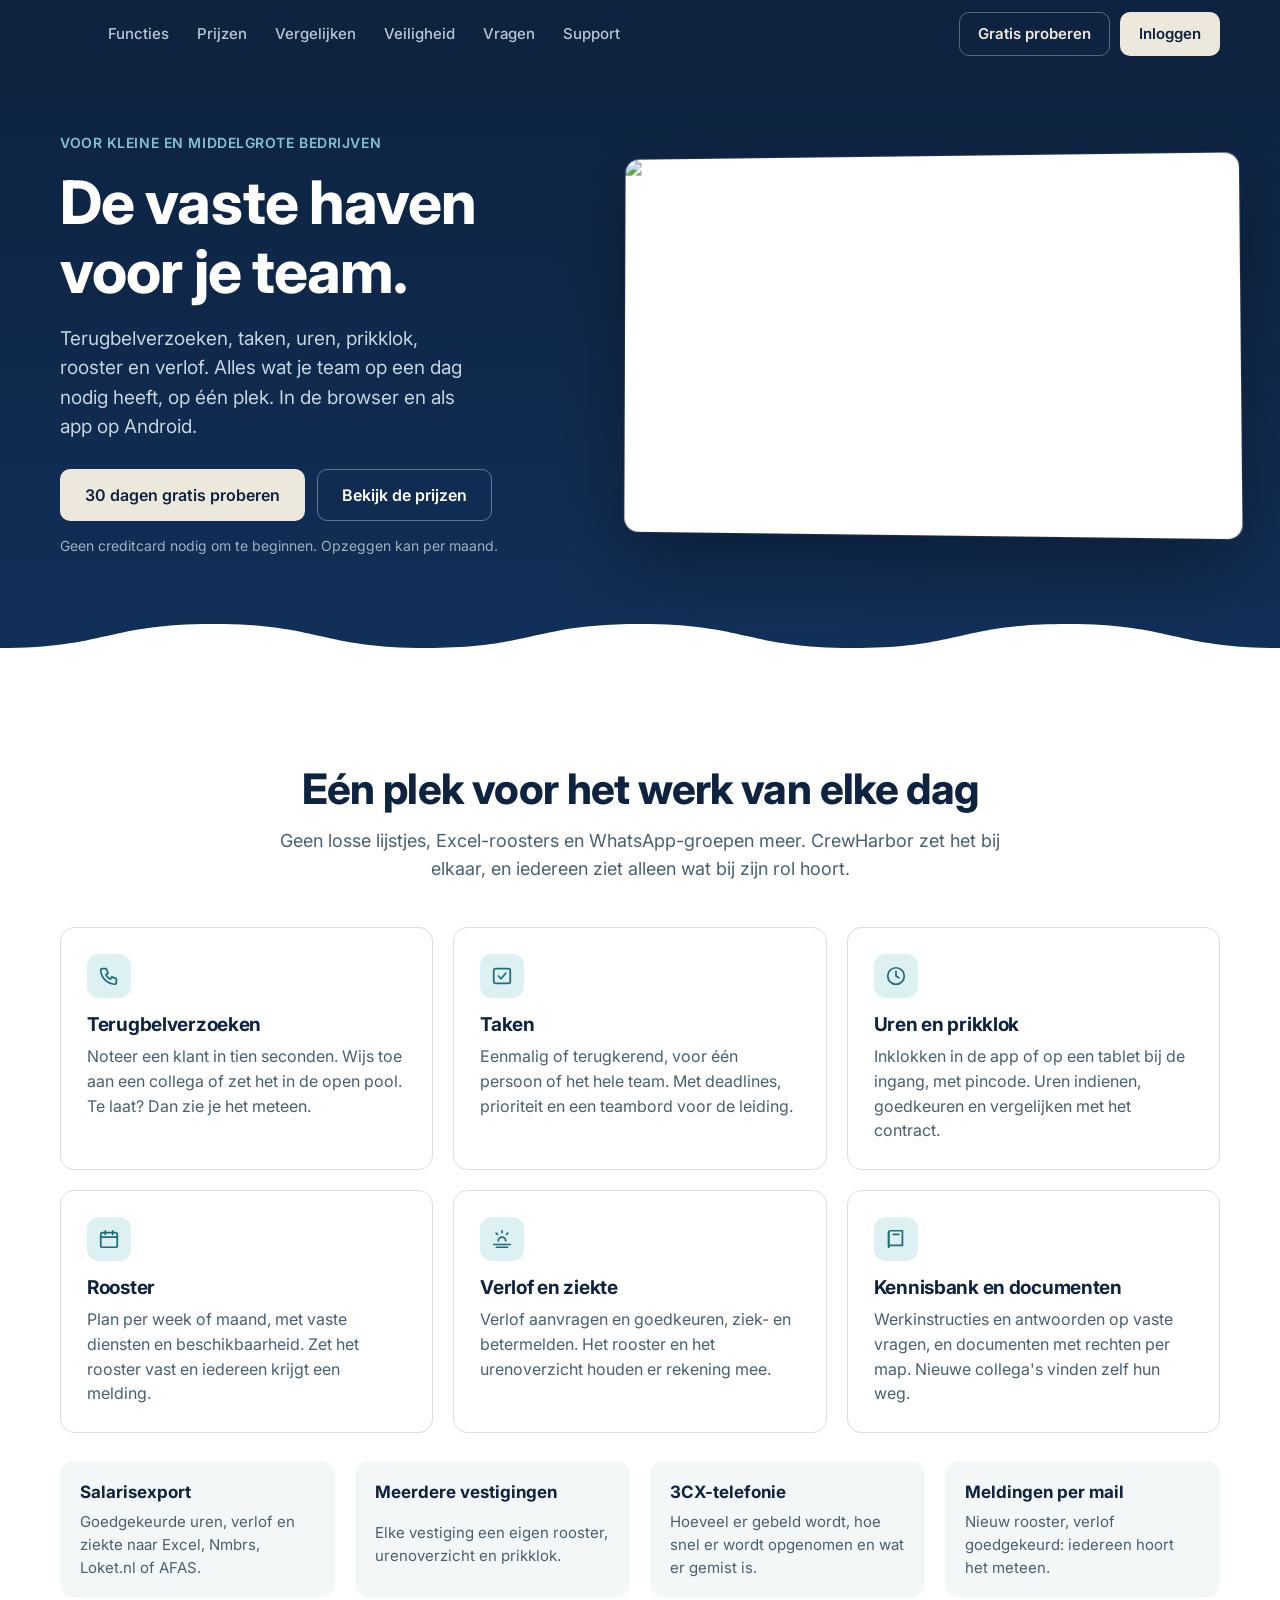
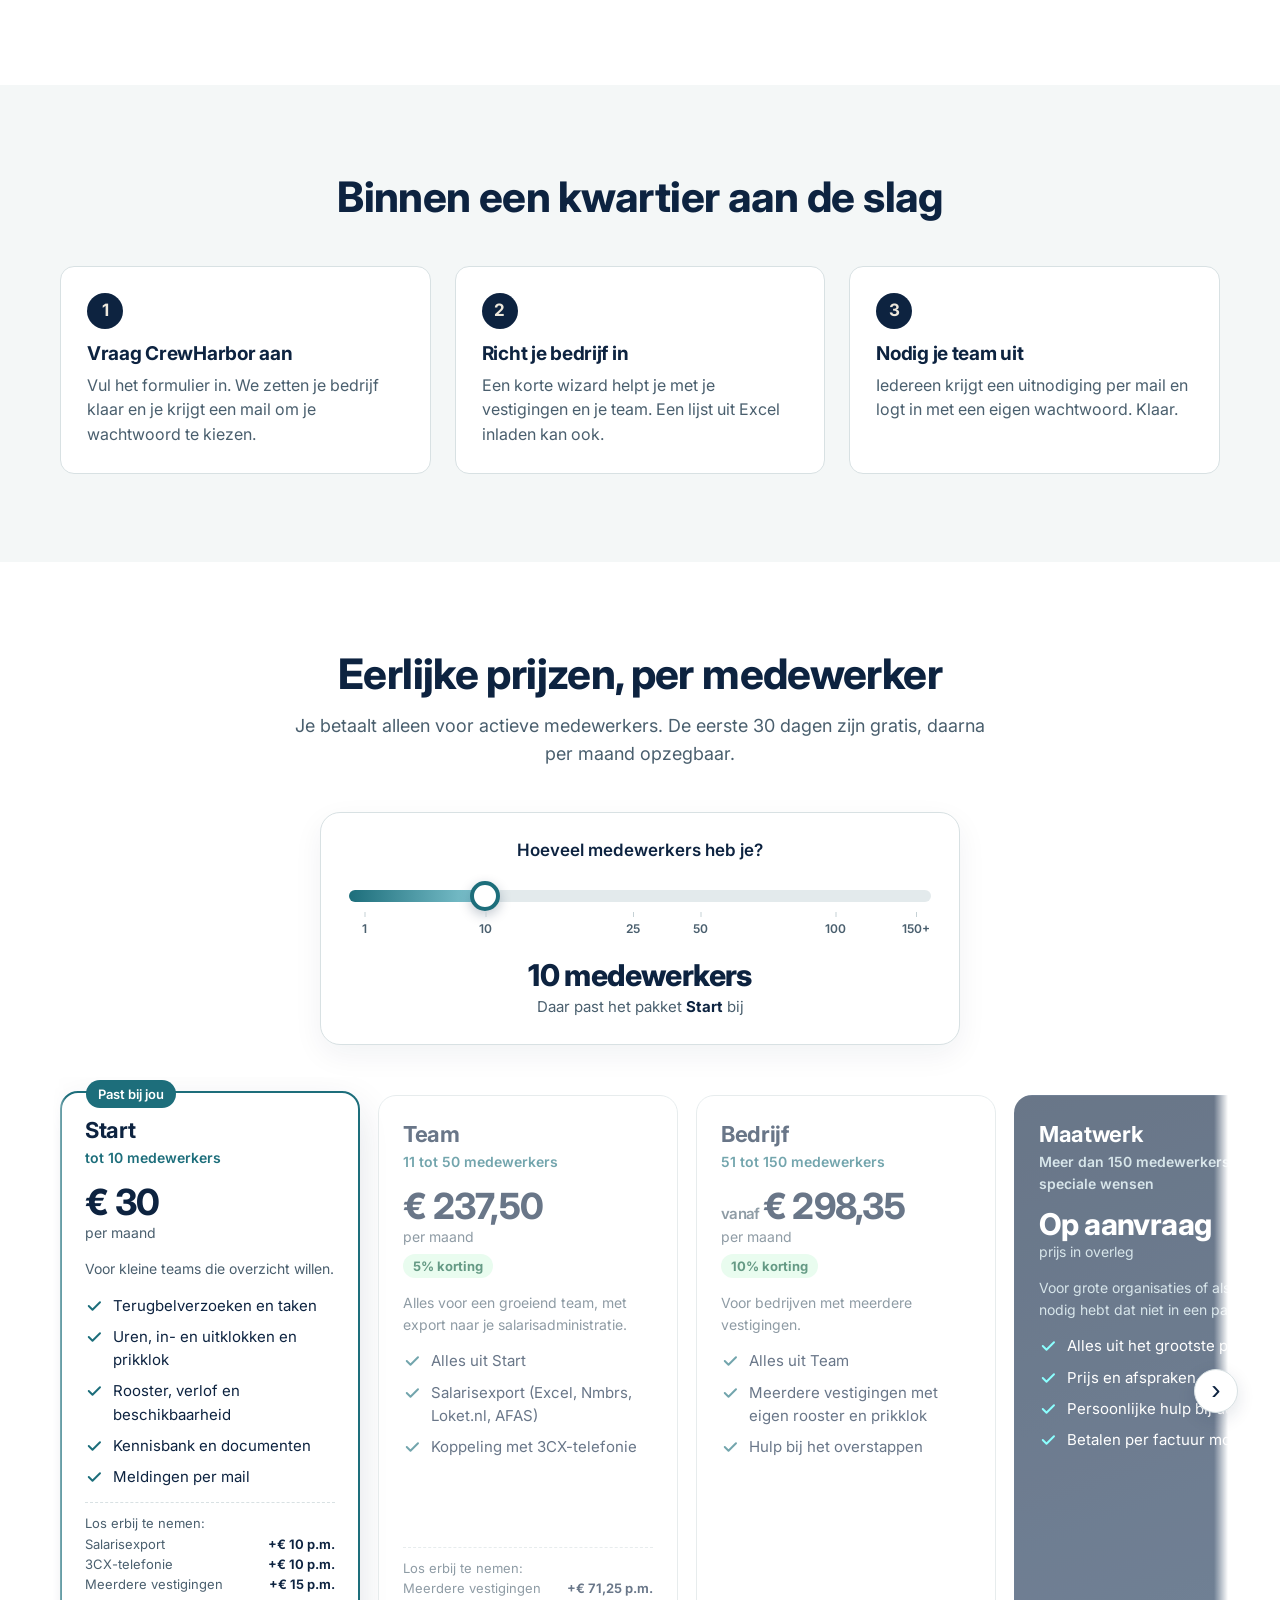
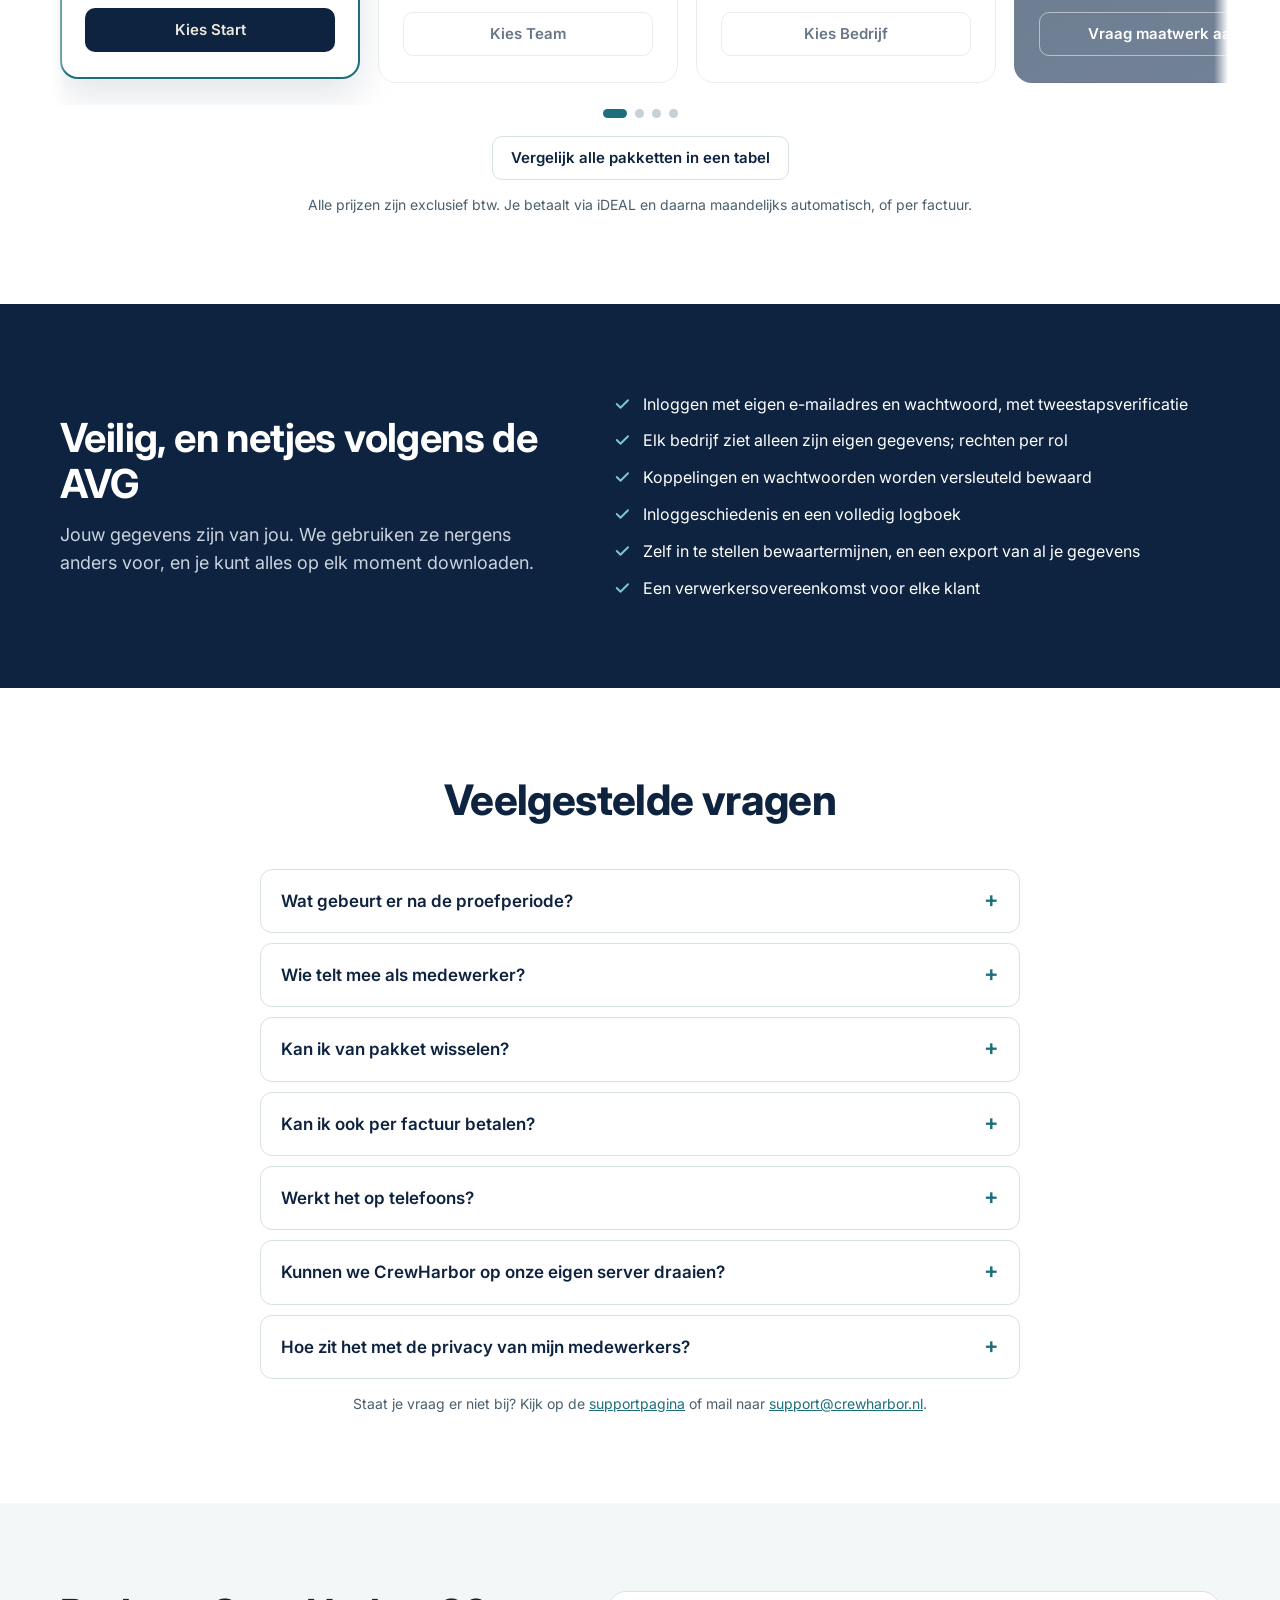
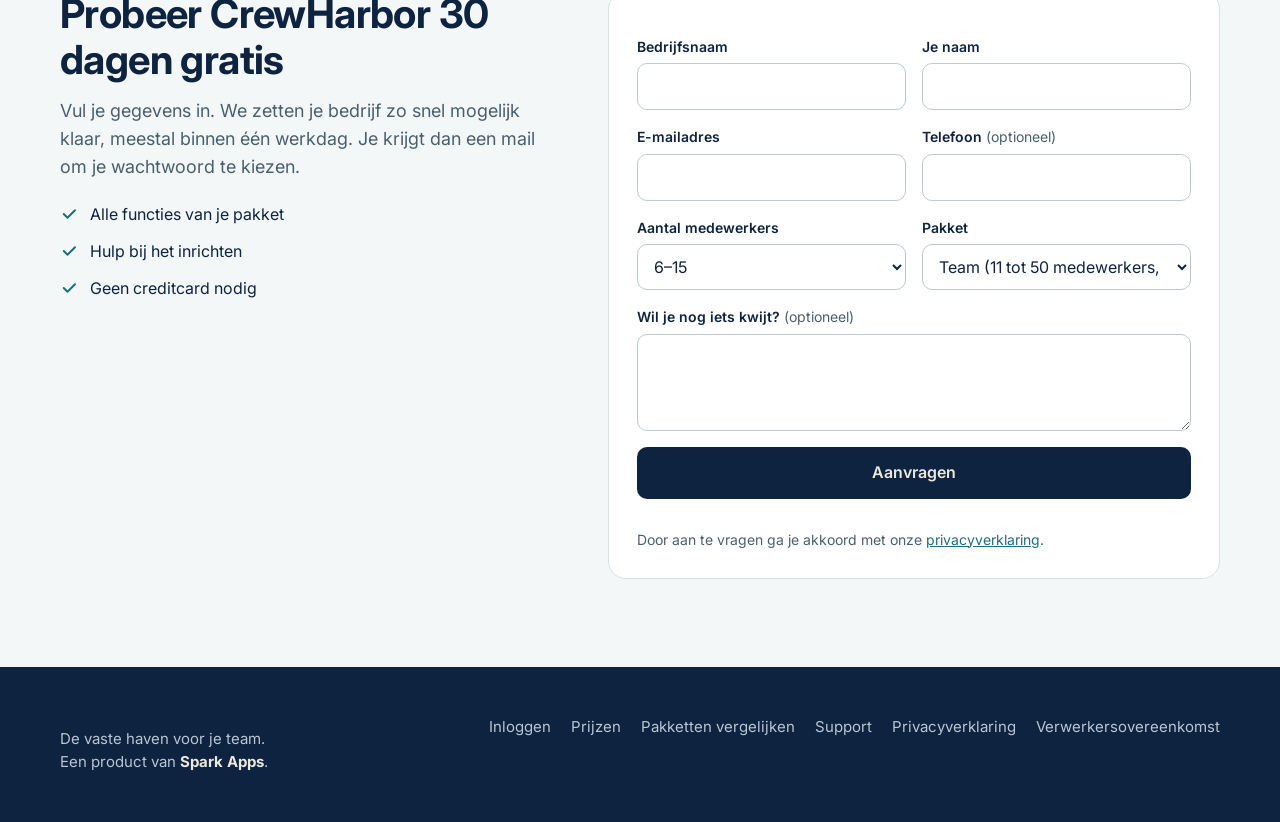
==== index.html @ 1b653700 "Pakketten: bladeren met de schuif, vergelijkingspagina, schuif-max in Beheer, afronden op € 100 Co-A" ====
<!doctype html>
<html lang="nl">
<head>
<meta charset="utf-8">
<meta name="viewport" content="width=device-width, initial-scale=1, viewport-fit=cover">
<meta name="theme-color" content="#0D2340">
<title>CrewHarbor · de vaste haven voor je team</title>
<meta name="description" content="CrewHarbor is het werkplatform voor kleine bedrijven: terugbelverzoeken, taken, uren, prikklok, rooster en verlof op één plek. 30 dagen gratis proberen.">
<meta property="og:title" content="CrewHarbor · de vaste haven voor je team">
<meta property="og:description" content="Terugbelverzoeken, taken, uren, rooster en verlof voor kleine bedrijven. Op één plek.">
<meta property="og:image" content="img/app-overzicht.png">
<link rel="icon" href="app/icon.svg" type="image/svg+xml">
<link rel="preconnect" href="https://fonts.googleapis.com">
<link rel="preconnect" href="https://fonts.gstatic.com" crossorigin>
<link rel="stylesheet" href="https://fonts.googleapis.com/css2?family=Inter:opsz,wght@14..32,400..750&display=swap">
<link rel="stylesheet" href="site.css?v=7">
<script>
  // oude links (uitnodigingen, wachtwoord) gaan naar de app
  if (/^#\/[a-z]/.test(location.hash)) location.replace('app/' + location.hash);
</script>
</head>
<body>
<a class="skip" href="#main">Naar de inhoud</a>
<header class="top" id="top">
  <div class="wrap top-in">
    <a class="brand" href="./" aria-label="CrewHarbor, naar het begin"><span id="logo"></span></a>
    <nav class="nav" aria-label="Hoofdmenu">
      <a href="#functies">Functies</a>
      <a href="#prijzen">Prijzen</a>
      <a href="prijzen.html">Vergelijken</a>
      <a href="#veilig">Veiligheid</a>
      <a href="#vragen">Vragen</a>
      <a href="support.html">Support</a>
    </nav>
    <div class="top-act">
      <a class="btn ghost-light hide-s" href="#aanvragen">Gratis proberen</a>
      <a class="btn light" href="app/">Inloggen</a>
    </div>
  </div>
</header>

<main id="main">
  <section class="hero">
    <div class="wrap hero-in">
      <div class="hero-copy">
        <p class="eyebrow">Voor kleine en middelgrote bedrijven</p>
        <h1>De vaste haven voor je team.</h1>
        <p class="lead">Terugbelverzoeken, taken, uren, prikklok, rooster en verlof. Alles wat je team op een dag nodig heeft, op één plek. In de browser en als app op Android.</p>
        <div class="cta">
          <a class="btn primary big" href="#aanvragen">30 dagen gratis proberen</a>
          <a class="btn outline big" href="#prijzen">Bekijk de prijzen</a>
        </div>
        <p class="fine">Geen creditcard nodig om te beginnen. Opzeggen kan per maand.</p>
      </div>
      <figure class="hero-shot">
        <img src="img/app-overzicht.png" width="1440" height="900" alt="Het overzicht van CrewHarbor met open terugbelverzoeken, taken en het rooster van vandaag" fetchpriority="high">
      </figure>
    </div>
    <svg class="wave" viewBox="0 0 1440 60" preserveAspectRatio="none" aria-hidden="true"><path d="M0 30c120 0 120-24 240-24s120 24 240 24 120-24 240-24 120 24 240 24 120-24 240-24 120 24 240 24v30H0z"/></svg>
  </section>

  <section class="band" id="functies" aria-labelledby="f-h">
    <div class="wrap">
      <div class="sec-head">
        <h2 id="f-h">Eén plek voor het werk van elke dag</h2>
        <p>Geen losse lijstjes, Excel-roosters en WhatsApp-groepen meer. CrewHarbor zet het bij elkaar, en iedereen ziet alleen wat bij zijn rol hoort.</p>
      </div>
      <div class="features">
        <article class="feat"><span class="ico" aria-hidden="true"><svg viewBox="0 0 24 24"><path d="M5 4h4l2 5-2.5 1.5a11 11 0 0 0 5 5L15 13l5 2v4a2 2 0 0 1-2 2A16 16 0 0 1 3 6a2 2 0 0 1 2-2"/></svg></span>
          <h3>Terugbelverzoeken</h3><p>Noteer een klant in tien seconden. Wijs toe aan een collega of zet het in de open pool. Te laat? Dan zie je het meteen.</p></article>
        <article class="feat"><span class="ico" aria-hidden="true"><svg viewBox="0 0 24 24"><rect x="3" y="4" width="18" height="16" rx="2"/><path d="m8 12 3 3 5-6"/></svg></span>
          <h3>Taken</h3><p>Eenmalig of terugkerend, voor één persoon of het hele team. Met deadlines, prioriteit en een teambord voor de leiding.</p></article>
        <article class="feat"><span class="ico" aria-hidden="true"><svg viewBox="0 0 24 24"><circle cx="12" cy="12" r="9"/><path d="M12 7v5l3 2"/></svg></span>
          <h3>Uren en prikklok</h3><p>Inklokken in de app of op een tablet bij de ingang, met pincode. Uren indienen, goedkeuren en vergelijken met het contract.</p></article>
        <article class="feat"><span class="ico" aria-hidden="true"><svg viewBox="0 0 24 24"><rect x="3" y="5" width="18" height="16" rx="2"/><path d="M3 10h18M8 3v4M16 3v4"/></svg></span>
          <h3>Rooster</h3><p>Plan per week of maand, met vaste diensten en beschikbaarheid. Zet het rooster vast en iedereen krijgt een melding.</p></article>
        <article class="feat"><span class="ico" aria-hidden="true"><svg viewBox="0 0 24 24"><path d="M8 14a4 4 0 0 1 8 0"/><path d="M3 18h18M6 21h12M12 3v2M5.6 5.6 7 7M17 7l1.4-1.4"/></svg></span>
          <h3>Verlof en ziekte</h3><p>Verlof aanvragen en goedkeuren, ziek- en betermelden. Het rooster en het urenoverzicht houden er rekening mee.</p></article>
        <article class="feat"><span class="ico" aria-hidden="true"><svg viewBox="0 0 24 24"><path d="M4 5a2 2 0 0 1 2-2h13v16H6a2 2 0 0 0-2 2z"/><path d="M4 19V5M9 7h6"/></svg></span>
          <h3>Kennisbank en documenten</h3><p>Werkinstructies en antwoorden op vaste vragen, en documenten met rechten per map. Nieuwe collega's vinden zelf hun weg.</p></article>
      </div>
      <div class="extras">
        <div class="extra"><strong>Salarisexport</strong><span>Goedgekeurde uren, verlof en ziekte naar Excel, Nmbrs, Loket.nl of AFAS.</span></div>
        <div class="extra"><strong>Meerdere vestigingen</strong><span>Elke vestiging een eigen rooster, urenoverzicht en prikklok.</span></div>
        <div class="extra"><strong>3CX-telefonie</strong><span>Hoeveel er gebeld wordt, hoe snel er wordt opgenomen en wat er gemist is.</span></div>
        <div class="extra"><strong>Meldingen per mail</strong><span>Nieuw rooster, verlof goedgekeurd: iedereen hoort het meteen.</span></div>
      </div>
    </div>
  </section>

  <section class="band light" aria-labelledby="s-h">
    <div class="wrap">
      <div class="sec-head"><h2 id="s-h">Binnen een kwartier aan de slag</h2></div>
      <ol class="steps">
        <li><span class="num">1</span><h3>Vraag CrewHarbor aan</h3><p>Vul het formulier in. We zetten je bedrijf klaar en je krijgt een mail om je wachtwoord te kiezen.</p></li>
        <li><span class="num">2</span><h3>Richt je bedrijf in</h3><p>Een korte wizard helpt je met je vestigingen en je team. Een lijst uit Excel inladen kan ook.</p></li>
        <li><span class="num">3</span><h3>Nodig je team uit</h3><p>Iedereen krijgt een uitnodiging per mail en logt in met een eigen wachtwoord. Klaar.</p></li>
      </ol>
    </div>
  </section>

  <section class="band" id="prijzen" aria-labelledby="p-h">
    <div class="wrap">
      <div class="sec-head">
        <h2 id="p-h">Eerlijke prijzen, per medewerker</h2>
        <p>Je betaalt alleen voor actieve medewerkers. De eerste 30 dagen zijn gratis, daarna per maand opzegbaar.</p>
      </div>
      <div class="calc">
        <label for="calc-n">Hoeveel medewerkers heb je?</label>
        <div class="calc-row">
          <div class="calc-slider">
            <input type="range" id="calc-n" min="0" max="100" value="9" step="1" aria-describedby="calc-out" aria-valuetext="10 medewerkers">
            <div class="calc-ticks" id="calc-ticks" aria-hidden="true"></div>
          </div>
        </div>
        <div class="calc-out" id="calc-out" aria-live="polite"></div>
      </div>
      <div class="plans-wrap">
        <button type="button" class="plans-arrow prev" id="plans-prev" aria-label="Vorige pakketten">&#8249;</button>
        <div class="plans" id="plans" aria-live="polite"></div>
        <button type="button" class="plans-arrow next" id="plans-next" aria-label="Volgende pakketten">&#8250;</button>
      </div>
      <div class="plans-dots" id="plans-dots"></div>
      <p class="center plans-more"><a class="btn outline" href="prijzen.html">Vergelijk alle pakketten in een tabel</a></p>
      <p class="fine center">Alle prijzen zijn exclusief btw. Je betaalt via iDEAL en daarna maandelijks automatisch, of per factuur.</p>
    </div>
  </section>

  <section class="band dark" id="veilig" aria-labelledby="v-h">
    <div class="wrap veilig">
      <div>
        <h2 id="v-h">Veilig, en netjes volgens de AVG</h2>
        <p>Jouw gegevens zijn van jou. We gebruiken ze nergens anders voor, en je kunt alles op elk moment downloaden.</p>
      </div>
      <ul class="checks">
        <li>Inloggen met eigen e-mailadres en wachtwoord, met tweestapsverificatie</li>
        <li>Elk bedrijf ziet alleen zijn eigen gegevens; rechten per rol</li>
        <li>Koppelingen en wachtwoorden worden versleuteld bewaard</li>
        <li>Inloggeschiedenis en een volledig logboek</li>
        <li>Zelf in te stellen bewaartermijnen, en een export van al je gegevens</li>
        <li>Een verwerkersovereenkomst voor elke klant</li>
      </ul>
    </div>
  </section>

  <section class="band" id="vragen" aria-labelledby="q-h">
    <div class="wrap narrow">
      <div class="sec-head"><h2 id="q-h">Veelgestelde vragen</h2></div>
      <div class="faq">
        <details><summary>Wat gebeurt er na de proefperiode?</summary><p>Je krijgt een week van tevoren een seintje in CrewHarbor. Stel je een betaling in, dan ga je gewoon door. Doe je niets, dan nemen we contact met je op; er wordt niets automatisch afgeschreven.</p></details>
        <details><summary>Wie telt mee als medewerker?</summary><p>Iedereen met een actief account. Oud-medewerkers in het archief tellen niet mee. Komt er iemand bij of gaat er iemand weg, dan past het bedrag zich vanzelf aan.</p></details>
        <details><summary>Kan ik van pakket wisselen?</summary><p>Ja, op elk moment bij Instellingen → Abonnement. Het nieuwe bedrag geldt vanaf de volgende betaling.</p></details>
        <details><summary>Kan ik ook per factuur betalen?</summary><p>Ja. Kies bij Instellingen → Abonnement voor betalen per factuur. Je krijgt dan elke maand een factuur per mail, ook als PDF te downloaden.</p></details>
        <details><summary>Werkt het op telefoons?</summary><p>CrewHarbor werkt in elke browser. Voor Android is er een app; op iPhone gebruik je de website, die je op je beginscherm kunt zetten.</p></details>
        <details><summary>Kunnen we CrewHarbor op onze eigen server draaien?</summary><p>Ja, voor het pakket Bedrijf kan CrewHarbor ook op een eigen server. Vraag ons naar de mogelijkheden.</p></details>
        <details><summary>Hoe zit het met de privacy van mijn medewerkers?</summary><p>Je bent zelf verantwoordelijk voor de gegevens van je medewerkers; CrewHarbor verwerkt ze in jouw opdracht. Daarvoor sluiten we een verwerkersovereenkomst. Lees ook onze <a href="app/privacy.html">privacyverklaring</a>.</p></details>
      </div>
      <p class="fine center">Staat je vraag er niet bij? Kijk op de <a href="support.html">supportpagina</a> of mail naar <a href="mailto:support@crewharbor.nl">support@crewharbor.nl</a>.</p>
    </div>
  </section>

  <section class="band light" id="aanvragen" aria-labelledby="a-h">
    <div class="wrap ask">
      <div class="ask-copy">
        <h2 id="a-h">Probeer CrewHarbor 30 dagen gratis</h2>
        <p>Vul je gegevens in. We zetten je bedrijf zo snel mogelijk klaar, meestal binnen één werkdag. Je krijgt dan een mail om je wachtwoord te kiezen.</p>
        <ul class="checks dark-ink">
          <li>Alle functies van je pakket</li>
          <li>Hulp bij het inrichten</li>
          <li>Geen creditcard nodig</li>
        </ul>
      </div>
      <form class="card ask-form" id="ask" novalidate>
        <div id="ask-msg" role="status" aria-live="polite"></div>
        <div class="fields2">
          <div class="field"><label for="a-company">Bedrijfsnaam</label><input class="input" id="a-company" name="company" autocomplete="organization" required></div>
          <div class="field"><label for="a-name">Je naam</label><input class="input" id="a-name" name="contactName" autocomplete="name" required></div>
          <div class="field"><label for="a-email">E-mailadres</label><input class="input" id="a-email" name="email" type="email" autocomplete="email" autocapitalize="none" spellcheck="false" required></div>
          <div class="field"><label for="a-phone">Telefoon <span class="opt">(optioneel)</span></label><input class="input" id="a-phone" name="phone" type="tel" autocomplete="tel"></div>
          <div class="field"><label for="a-emp">Aantal medewerkers</label><select class="input" id="a-emp" name="employees"><option>1–5</option><option selected>6–15</option><option>16–50</option><option>51–150</option><option>151–500</option><option>Meer dan 500</option></select></div>
          <div class="field"><label for="a-plan">Pakket</label><select class="input" id="a-plan" name="plan"></select></div>
        </div>
        <div class="field"><label for="a-msg">Wil je nog iets kwijt? <span class="opt">(optioneel)</span></label><textarea class="input" id="a-msg" name="message" rows="3" maxlength="1000"></textarea></div>
        <div class="hp" aria-hidden="true"><label for="a-web">Website</label><input id="a-web" name="website" tabindex="-1" autocomplete="off"></div>
        <button class="btn primary big" type="submit">Aanvragen</button>
        <p class="fine">Door aan te vragen ga je akkoord met onze <a href="app/privacy.html">privacyverklaring</a>.</p>
      </form>
    </div>
  </section>
</main>

<footer class="foot">
  <div class="wrap foot-in">
    <div><span id="logo2"></span><p>De vaste haven voor je team.<br>Een product van <strong>Spark Apps</strong>.</p></div>
    <nav aria-label="Onderaan">
      <a href="app/">Inloggen</a>
      <a href="#prijzen">Prijzen</a>
      <a href="prijzen.html">Pakketten vergelijken</a>
      <a href="support.html">Support</a>
      <a href="app/privacy.html">Privacyverklaring</a>
      <a href="app/verwerkersovereenkomst.html">Verwerkersovereenkomst</a>
    </nav>
  </div>
</footer>

<script src="app/config.js"></script>
<script src="app/logo.js"></script>
<script src="site.js?v=6"></script>
</body>
</html>
---- site.css ----
/* CrewHarbor · website */
:root {
  --ink: #0D2340; --ink-2: #2E4560; --muted: #4A5F6E; --line: #D8E1E3; --bg: #F4F7F7; --card: #fff;
  --navy: #0D2340; --navy-2: #1B3557; --cream: #EDE8DC; --water: #7FC4CF; --accent: #1D6E7B; --accent-soft: #DDF0F2;
  --red: #B3261E; --green: #2F7A4D;
  --logo-top: #EDE8DC; --logo-water: #7FC4CF;
  --r: 14px;
}
* { box-sizing: border-box; }
html { scroll-behavior: smooth; -webkit-text-size-adjust: 100%; }
@media (prefers-reduced-motion: reduce) { html { scroll-behavior: auto; } }
body { margin: 0; font-family: Inter, "Segoe UI", system-ui, -apple-system, sans-serif; font-optical-sizing: auto; color: var(--ink); background: #fff; font-size: 17px; line-height: 1.55; }
img { max-width: 100%; height: auto; display: block; }
a { color: var(--accent); }
h1, h2, h3 { line-height: 1.15; letter-spacing: -0.015em; margin: 0; }
p { margin: 0; }
.wrap { width: min(1160px, 100% - 32px); margin: 0 auto; }
.narrow { width: min(760px, 100% - 32px); }
.skip { position: absolute; left: -999px; top: 8px; background: #fff; padding: 8px 12px; border-radius: 8px; z-index: 50; }
.skip:focus { left: 8px; }
:focus-visible { outline: 3px solid var(--water); outline-offset: 2px; border-radius: 6px; }

/* knoppen */
.btn { display: inline-flex; align-items: center; justify-content: center; gap: 8px; min-height: 44px; padding: 0 18px; border-radius: 10px; font: inherit; font-size: 15px; font-weight: 600; text-decoration: none; border: 1px solid transparent; cursor: pointer; white-space: nowrap; }
.btn.big { min-height: 52px; padding: 0 24px; font-size: 16px; }
.btn.primary { background: var(--navy); color: var(--cream); }
.btn.primary:hover { background: var(--navy-2); }
.btn.outline { border-color: var(--line); color: var(--ink); background: #fff; }
.btn.outline:hover { border-color: var(--ink); }
.btn.light { background: var(--cream); color: var(--navy); }
.btn.light:hover { background: #fff; }
.btn.ghost-light { color: var(--cream); border-color: rgba(237, 232, 220, .35); }
.btn.ghost-light:hover { border-color: var(--cream); }
.btn[disabled] { opacity: .6; cursor: default; }

/* bovenbalk */
.top { position: sticky; top: 0; z-index: 20; background: var(--navy); color: var(--cream); }
.top-in { display: flex; align-items: center; gap: 24px; min-height: 68px; }
.brand { display: inline-flex; align-items: center; text-decoration: none; }
.brand svg { display: block; }
.nav { display: flex; gap: 4px; margin-left: 12px; }
.nav a { color: #B9C6D3; text-decoration: none; font-size: 15px; font-weight: 500; padding: 8px 12px; border-radius: 8px; }
.nav a:hover { color: #fff; background: var(--navy-2); }
.top-act { margin-left: auto; display: flex; gap: 10px; }

/* hero */
.hero { position: relative; background: linear-gradient(180deg, var(--navy) 0%, #12305A 100%); color: #fff; padding: 64px 0 120px; overflow: hidden; }
.hero-in { display: grid; grid-template-columns: minmax(0, 1fr) minmax(0, 1.15fr); gap: 48px; align-items: center; }
.eyebrow { color: var(--water); font-weight: 600; font-size: 14px; letter-spacing: .04em; text-transform: uppercase; margin-bottom: 14px; }
.hero h1 { font-size: clamp(38px, 5.2vw, 60px); font-weight: 750; color: #fff; }
.lead { font-size: 19px; color: #C8D3DE; margin-top: 18px; max-width: 34ch; }
.cta { display: flex; gap: 12px; flex-wrap: wrap; margin-top: 28px; }
.hero .btn.primary { background: var(--cream); color: var(--navy); }
.hero .btn.primary:hover { background: #fff; }
.hero .btn.outline { background: transparent; color: #fff; border-color: rgba(255, 255, 255, .35); }
.hero .btn.outline:hover { border-color: #fff; }
.fine { font-size: 14px; color: var(--muted); margin-top: 14px; }
.hero .fine { color: #9FB0C1; }
.center { text-align: center; }
.hero-shot { margin: 0; border-radius: 14px; overflow: hidden; box-shadow: 0 30px 80px rgba(0, 0, 0, .35), 0 0 0 1px rgba(255, 255, 255, .08); background: #fff; transform: perspective(1600px) rotateY(-6deg) rotateX(2deg); transform-origin: left center; }
@media (prefers-reduced-motion: reduce) { .hero-shot { transform: none; } }
.wave { position: absolute; left: 0; right: 0; bottom: -1px; width: 100%; height: 60px; fill: #fff; }

/* secties */
.band { padding: 88px 0; }
.band.light { background: var(--bg); }
.band.dark { background: var(--navy); color: #fff; }
.sec-head { max-width: 720px; margin: 0 auto 44px; text-align: center; }
.sec-head h2 { font-size: clamp(30px, 3.6vw, 42px); font-weight: 750; }
.sec-head p { margin-top: 14px; color: var(--muted); font-size: 18px; }
.features { display: grid; grid-template-columns: repeat(3, minmax(0, 1fr)); gap: 20px; }
.feat { padding: 26px; border: 1px solid var(--line); border-radius: var(--r); background: #fff; }
.feat h3 { font-size: 19px; margin: 16px 0 8px; }
.feat p { color: var(--muted); font-size: 16px; }
.ico { width: 44px; height: 44px; border-radius: 12px; background: var(--accent-soft); display: grid; place-items: center; }
.ico svg { width: 22px; height: 22px; fill: none; stroke: var(--accent); stroke-width: 1.9; stroke-linecap: round; stroke-linejoin: round; }
.extras { display: grid; grid-template-columns: repeat(4, minmax(0, 1fr)); gap: 20px; margin-top: 28px; }
.extra { padding: 18px 20px; border-radius: var(--r); background: var(--bg); display: grid; gap: 4px; }
.extra span { color: var(--muted); font-size: 15px; }
.steps { list-style: none; margin: 0; padding: 0; display: grid; grid-template-columns: repeat(3, minmax(0, 1fr)); gap: 24px; counter-reset: s; }
.steps li { background: #fff; border: 1px solid var(--line); border-radius: var(--r); padding: 26px; }
.steps h3 { font-size: 19px; margin: 14px 0 8px; }
.steps p { color: var(--muted); font-size: 16px; }
.num { width: 36px; height: 36px; border-radius: 50%; background: var(--navy); color: var(--cream); display: grid; place-items: center; font-weight: 700; }

/* prijzen */
.calc { max-width: 520px; margin: 0 auto 32px; text-align: center; }
.calc label { font-weight: 600; }
.calc-row { display: flex; align-items: center; gap: 16px; margin-top: 10px; }
.calc input[type=range] { flex: 1; accent-color: var(--navy); height: 32px; }
.calc output { min-width: 3ch; font-size: 22px; font-weight: 750; text-align: right; }
.plans { display: grid; grid-template-columns: repeat(auto-fit, minmax(260px, 1fr)); gap: 20px; align-items: stretch; }
.plan { position: relative; display: flex; flex-direction: column; gap: 16px; padding: 28px; border: 1px solid var(--line); border-radius: 18px; background: #fff; }
.plan.pop { border: 2px solid var(--accent); padding: 27px; box-shadow: 0 16px 40px rgba(13, 35, 64, .1); }
.plan .tag { position: absolute; top: -13px; left: 24px; background: var(--accent); color: #fff; font-size: 13px; font-weight: 600; padding: 4px 12px; border-radius: 99px; }
.plan h3 { font-size: 22px; }
.plan .tagline { color: var(--muted); font-size: 15px; min-height: 2.8em; }
.price { display: flex; align-items: baseline; gap: 6px; flex-wrap: wrap; }
.price strong { font-size: 40px; font-weight: 750; letter-spacing: -0.02em; }
.price span { color: var(--muted); font-size: 15px; }
.est { background: var(--bg); border-radius: 10px; padding: 10px 14px; font-size: 15px; }
.est strong { font-size: 17px; }
.plan ul { list-style: none; margin: 0; padding: 0; display: grid; gap: 8px; flex: 1; }
.plan li { display: flex; gap: 10px; font-size: 15px; }
.plan li::before, .checks li::before { content: ""; flex: none; width: 18px; height: 18px; margin-top: 3px; background: no-repeat center/18px url("data:image/svg+xml,%3Csvg xmlns='http://www.w3.org/2000/svg' viewBox='0 0 24 24' fill='none' stroke='%231D6E7B' stroke-width='2.6' stroke-linecap='round' stroke-linejoin='round'%3E%3Cpath d='M5 12l5 5L20 7'/%3E%3C/svg%3E"); }
.plan .btn { width: 100%; }

/* veilig */
.veilig { display: grid; grid-template-columns: minmax(0, 1fr) minmax(0, 1.2fr); gap: 48px; align-items: center; }
.veilig h2 { font-size: clamp(28px, 3.4vw, 40px); color: #fff; }
.veilig p { color: #C8D3DE; margin-top: 14px; font-size: 18px; }
.checks { list-style: none; margin: 0; padding: 0; display: grid; gap: 12px; }
.checks li { display: flex; gap: 12px; font-size: 16px; }
.band.dark .checks li::before { background-image: url("data:image/svg+xml,%3Csvg xmlns='http://www.w3.org/2000/svg' viewBox='0 0 24 24' fill='none' stroke='%237FC4CF' stroke-width='2.6' stroke-linecap='round' stroke-linejoin='round'%3E%3Cpath d='M5 12l5 5L20 7'/%3E%3C/svg%3E"); }

/* vragen */
.faq { display: grid; gap: 10px; }
.faq details { border: 1px solid var(--line); border-radius: 12px; padding: 0 20px; background: #fff; }
.faq summary { cursor: pointer; font-weight: 600; padding: 18px 0; list-style: none; display: flex; justify-content: space-between; gap: 16px; }
.faq summary::-webkit-details-marker { display: none; }
.faq summary::after { content: "+"; font-size: 22px; line-height: 1; color: var(--accent); }
.faq details[open] summary::after { content: "–"; }
.faq details p { padding: 0 0 18px; color: var(--ink-2); }

/* aanvragen */
.ask { display: grid; grid-template-columns: minmax(0, .9fr) minmax(0, 1.1fr); gap: 48px; align-items: start; }
.ask-copy h2 { font-size: clamp(28px, 3.4vw, 40px); }
.ask-copy p { margin: 14px 0 22px; color: var(--muted); font-size: 18px; }
.card { background: #fff; border: 1px solid var(--line); border-radius: 18px; padding: 28px; }
.ask-form { display: grid; gap: 16px; }
.fields2 { display: grid; grid-template-columns: repeat(2, minmax(0, 1fr)); gap: 16px; }
.field { display: grid; gap: 6px; min-width: 0; }
.field label { font-size: 14px; font-weight: 600; }
.opt { font-weight: 400; color: var(--muted); }
.input { width: 100%; min-height: 46px; padding: 10px 12px; border: 1px solid #BCCAD0; border-radius: 10px; font: inherit; font-size: 16px; color: var(--ink); background: #fff; }
textarea.input { resize: vertical; }
.input:focus { outline: 2px solid var(--accent); outline-offset: 0; border-color: var(--accent); }
.hp { position: absolute; left: -9999px; width: 1px; height: 1px; overflow: hidden; }
.alert { padding: 12px 16px; border-radius: 10px; font-size: 15px; }
.alert.error { background: #FBE6E4; color: var(--red); }
.alert.ok { background: #E3F3E8; color: #1E5A36; }
.done { text-align: center; display: grid; gap: 10px; padding: 24px 8px; }
.done h3 { font-size: 24px; }

/* voet */
.foot { background: var(--navy); color: #B9C6D3; padding: 48px 0; }
.foot-in { display: flex; justify-content: space-between; gap: 32px; flex-wrap: wrap; }
.foot p { margin-top: 12px; font-size: 15px; }
.foot strong { color: var(--cream); }
.foot nav { display: flex; gap: 8px 20px; flex-wrap: wrap; align-items: flex-start; }
.foot a { color: #B9C6D3; text-decoration: none; font-size: 15px; }
.foot a:hover { color: #fff; text-decoration: underline; }

@media (max-width: 980px) {
  .hero-in, .veilig, .ask { grid-template-columns: 1fr; }
  .hero { padding: 48px 0 96px; }
  .hero-shot { transform: none; }
  .features { grid-template-columns: repeat(2, minmax(0, 1fr)); }
  .extras { grid-template-columns: repeat(2, minmax(0, 1fr)); }
  .nav { display: none; }
}
@media (max-width: 640px) {
  body { font-size: 16px; }
  .band { padding: 64px 0; }
  .features, .extras, .steps, .fields2 { grid-template-columns: 1fr; }
  .hide-s { display: none; }
  .card, .plan { padding: 22px; }
  .plan.pop { padding: 21px; }
  .top-in { min-height: 60px; gap: 12px; }
  .lead { font-size: 17px; }
}
.ch-logo .lt { fill: var(--logo-top); }
.ch-logo .lw { fill: var(--logo-water); }

/* prijsmodel: pakket dat past bij het gekozen aantal medewerkers */
.plan.fits { border: 2px solid var(--accent); padding: 27px; box-shadow: 0 16px 40px rgba(13, 35, 64, .12); }
.plan .price small { font-size: 15px; font-weight: 600; color: var(--muted); }

/* ---------- prijzen v2 ---------- */
.calc { max-width: 640px; background: #fff; border: 1px solid var(--line); border-radius: 20px; padding: 24px 28px; box-shadow: 0 10px 30px rgba(13,35,64,.06); }
.calc-row { gap: 12px; }
.calc-min { font-size: 13px; color: var(--muted); font-weight: 600; }
.calc-num { width: 88px; min-height: 44px; border: 1px solid var(--line); border-radius: 10px; font: inherit; font-size: 18px; font-weight: 700; text-align: center; padding: 0 6px; }
.calc-out { display: flex; flex-direction: column; align-items: center; gap: 2px; margin-top: 14px; min-height: 92px; justify-content: center; }
.calc-big { font-size: 34px; font-weight: 800; letter-spacing: -0.02em; line-height: 1.15; }
.calc-big small { font-size: 15px; font-weight: 500; color: var(--muted); letter-spacing: 0; }
.calc-label { color: var(--muted); font-size: 15px; }
.calc-label strong { color: var(--ink); }
.plans { grid-template-columns: repeat(auto-fit, minmax(230px, 1fr)); gap: 18px; }
.plan { gap: 14px; padding: 26px 24px; transition: opacity .2s, transform .2s, box-shadow .2s; }
.plan.dim { opacity: .62; }
.plan.dim:hover { opacity: 1; }
.plan.fits { transform: translateY(-4px); padding: 25px 23px; }
.plan .range { margin: 4px 0 0; font-size: 14px; font-weight: 600; color: var(--accent); }
.plan .tagline { min-height: 0; margin: 0; font-size: 14px; }
.plan .price { flex-direction: column; gap: 0; align-items: flex-start; }
.plan .price strong { font-size: 36px; line-height: 1.1; }
.plan .price span { font-size: 14px; }
.plan .disc { font-style: normal; margin-top: 6px; display: inline-block; background: #DCFAE6; color: #085D3A; font-size: 13px; font-weight: 700; padding: 2px 10px; border-radius: 99px; }
.plan .extras { margin: 0; font-size: 13px; color: var(--muted); border-top: 1px dashed var(--line); padding-top: 10px; }
.plan .extras b { color: var(--ink); font-weight: 650; }
.plan.custom { background: linear-gradient(160deg, #0D2340, #1B3557); color: #fff; border-color: transparent; }
.plan.custom .range, .plan.custom .tagline, .plan.custom .price span { color: #BFD6DE; }
.plan.custom .price strong { font-size: 30px; }
.plan.custom li::before { filter: brightness(2.4); }
.plan.custom .btn.outline { color: #fff; border-color: rgba(255,255,255,.5); }
.plan.custom.fits { box-shadow: 0 16px 40px rgba(13,35,64,.3); }
@media (max-width: 600px) { .calc { padding: 20px; } .calc-big { font-size: 28px; } .calc-num { width: 72px; } }
.plan.custom .btn.outline { background: transparent; }
.plan.custom .btn.primary { background: var(--cream); color: var(--navy); }
.plan ul { align-content: start; }
.plan .extras { display: block; }
.plan .extras span { display: flex; justify-content: space-between; gap: 8px; }

/* ---------- supportpagina ---------- */
.sr-only { position: absolute; width: 1px; height: 1px; overflow: hidden; clip: rect(0 0 0 0); white-space: nowrap; }
.sup-hero h1 { font-size: clamp(32px, 5vw, 46px); margin: 0 0 8px; }
.sup-search .input { width: 100%; min-height: 56px; font-size: 18px; border-radius: 14px; padding: 0 18px; }
.sup-ways { display: grid; grid-template-columns: repeat(auto-fit, minmax(200px, 1fr)); gap: 12px; margin-top: 18px; }
.sup-way { display: flex; flex-direction: column; gap: 2px; padding: 16px 18px; border: 1px solid var(--line); border-radius: 14px; background: #fff; color: var(--ink); text-decoration: none; }
.sup-way:hover { border-color: var(--accent); }
.sup-way span { color: var(--muted); font-size: 15px; }
.faq-cat { font-size: 15px; text-transform: uppercase; letter-spacing: .06em; color: var(--accent); margin: 28px 0 10px; }
.faq-cat:first-child { margin-top: 0; }

/* ---------- schuifbalk v2 ---------- */
.calc-row { align-items: flex-start; gap: 18px; }
.calc-slider { flex: 1; position: relative; padding-top: 10px; }
.calc input[type=range] { -webkit-appearance: none; appearance: none; width: 100%; height: 12px; border-radius: 99px; outline: none; cursor: pointer; margin: 0;
  background: linear-gradient(90deg, var(--accent) 0%, var(--water) var(--p, 10%), #E3EAEC var(--p, 10%)); }
.calc input[type=range]::-webkit-slider-thumb { -webkit-appearance: none; width: 30px; height: 30px; border-radius: 50%; background: #fff; border: 4px solid var(--accent); box-shadow: 0 4px 12px rgba(13,35,64,.25); transition: transform .15s; }
.calc input[type=range]::-moz-range-thumb { width: 22px; height: 22px; border-radius: 50%; background: #fff; border: 4px solid var(--accent); box-shadow: 0 4px 12px rgba(13,35,64,.25); }
.calc input[type=range]::-moz-range-track { background: transparent; }
.calc input[type=range]:hover::-webkit-slider-thumb, .calc input[type=range]:active::-webkit-slider-thumb { transform: scale(1.15); }
.calc input[type=range]:focus-visible::-webkit-slider-thumb { outline: 3px solid var(--water); outline-offset: 2px; }
.calc-ticks { position: relative; height: 22px; margin: 10px 15px 0; }
.calc-ticks span { position: absolute; transform: translateX(-50%); font-size: 12px; font-weight: 600; color: var(--muted); }
.calc-ticks span::before { content: ""; position: absolute; left: 50%; top: -8px; width: 1px; height: 5px; background: #C5D1D5; }
.calc-numwrap { display: flex; align-items: center; border: 1px solid var(--line); border-radius: 12px; overflow: hidden; background: #fff; flex: none; }
.calc-num { border: 0 !important; border-radius: 0 !important; width: 64px !important; -moz-appearance: textfield; }
.calc-num::-webkit-outer-spin-button, .calc-num::-webkit-inner-spin-button { -webkit-appearance: none; margin: 0; }
.calc-step { width: 38px; height: 46px; border: 0; background: var(--bg); color: var(--ink); font-size: 20px; font-weight: 700; cursor: pointer; }
.calc-step:hover { background: var(--accent-soft); color: var(--accent); }
@media (max-width: 600px) { .calc-row { flex-direction: column; align-items: stretch; } .calc-numwrap { align-self: center; } }
.calc-out { min-height: 64px; }
.calc-n { font-size: 30px; font-weight: 800; letter-spacing: -0.02em; line-height: 1.2; }

/* pakketten: horizontaal bladeren, nooit onder elkaar */
.plans-wrap { position: relative; }
.plans { display: flex !important; gap: 18px; overflow-x: auto; scroll-snap-type: x mandatory; scroll-padding: 0 8px; padding: 18px 8px 22px; margin: 0 -8px; scrollbar-width: none; overscroll-behavior-x: contain; }
.plans::-webkit-scrollbar { display: none; }
.plans .plan { flex: 0 0 300px; scroll-snap-align: center; transition: opacity .2s, transform .2s, box-shadow .2s; }
@media (max-width: 600px) { .plans .plan { flex-basis: 82%; } }
.plans-arrow { position: absolute; top: 50%; z-index: 2; width: 44px; height: 44px; margin-top: -22px; border-radius: 50%; border: 1px solid var(--line); background: #fff; color: var(--navy); font-size: 28px; line-height: 1; cursor: pointer; box-shadow: 0 6px 18px rgba(13,35,64,.12); display: grid; place-items: center; padding-bottom: 3px; }
.plans-arrow.prev { left: -18px; } .plans-arrow.next { right: -18px; }
.plans-arrow:disabled { opacity: 0; pointer-events: none; }
.plans-arrow:hover { background: var(--accent-soft); color: var(--accent); }
@media (max-width: 760px) { .plans-arrow { display: none; } }
.plans-dots { display: flex; justify-content: center; gap: 8px; margin: 4px 0 18px; }
.plans-dots button { width: 9px; height: 9px; border-radius: 50%; border: 0; padding: 0; background: #C5D1D5; cursor: pointer; transition: width .2s, background .2s; }
.plans-dots button.on { width: 24px; border-radius: 99px; background: var(--accent); }
.plan .tag[hidden] { display: none; }
.plans-more { margin: 0 0 10px; }

/* vergelijkingstabel */
.cmp-wrap { overflow-x: auto; border: 1px solid var(--line); border-radius: 18px; background: #fff; }
.cmp { width: 100%; border-collapse: collapse; min-width: 640px; font-size: 15px; }
.cmp th, .cmp td { padding: 13px 16px; text-align: center; border-bottom: 1px solid var(--line); }
.cmp th:first-child, .cmp td:first-child { text-align: left; position: sticky; left: 0; background: #fff; font-weight: 500; min-width: 190px; }
.cmp thead th { vertical-align: bottom; padding-top: 22px; }
.cmp thead th h3 { font-size: 20px; margin: 0 0 4px; }
.cmp thead .pr { font-size: 24px; font-weight: 750; letter-spacing: -.02em; }
.cmp thead .pr small { font-size: 13px; font-weight: 500; color: var(--muted); }
.cmp thead .rg { color: var(--muted); font-size: 13px; font-weight: 500; }
.cmp .grp td { background: var(--bg); font-weight: 700; font-size: 13px; text-transform: uppercase; letter-spacing: .04em; color: var(--muted); text-align: left; }
.cmp .yes { color: var(--accent); font-weight: 800; font-size: 18px; }
.cmp .no { color: #B4C0C6; }
.cmp .add { color: var(--ink-2); font-size: 14px; white-space: nowrap; }
.cmp .pop { background: rgba(29,110,123,.05); }
.cmp tbody tr:last-child td { border-bottom: 0; }
.cmp .btn { padding: 8px 14px; font-size: 14px; }
.cmp-legend { display: flex; gap: 18px; justify-content: center; flex-wrap: wrap; color: var(--muted); font-size: 14px; margin-top: 14px; }
.plans { -webkit-mask-image: linear-gradient(90deg, transparent 0, #000 14px, #000 calc(100% - 14px), transparent 100%); mask-image: linear-gradient(90deg, transparent 0, #000 14px, #000 calc(100% - 14px), transparent 100%); }
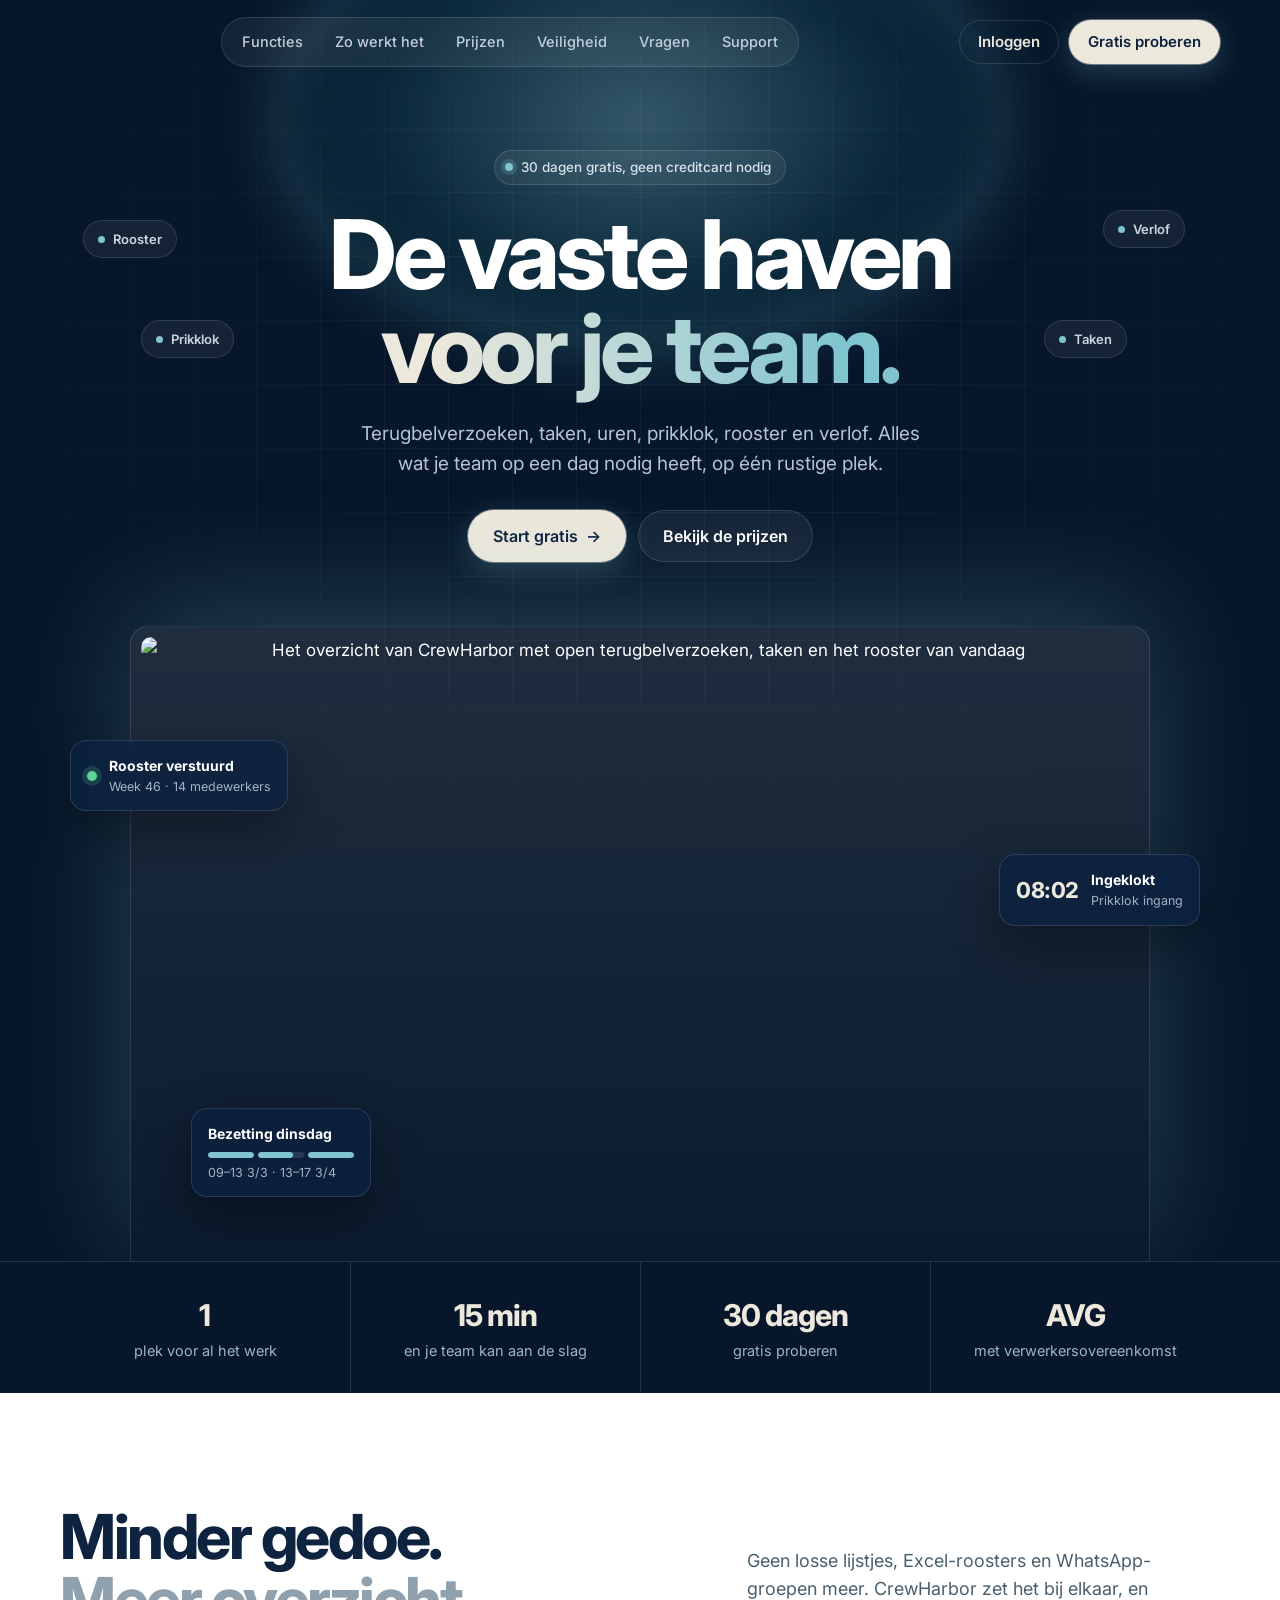
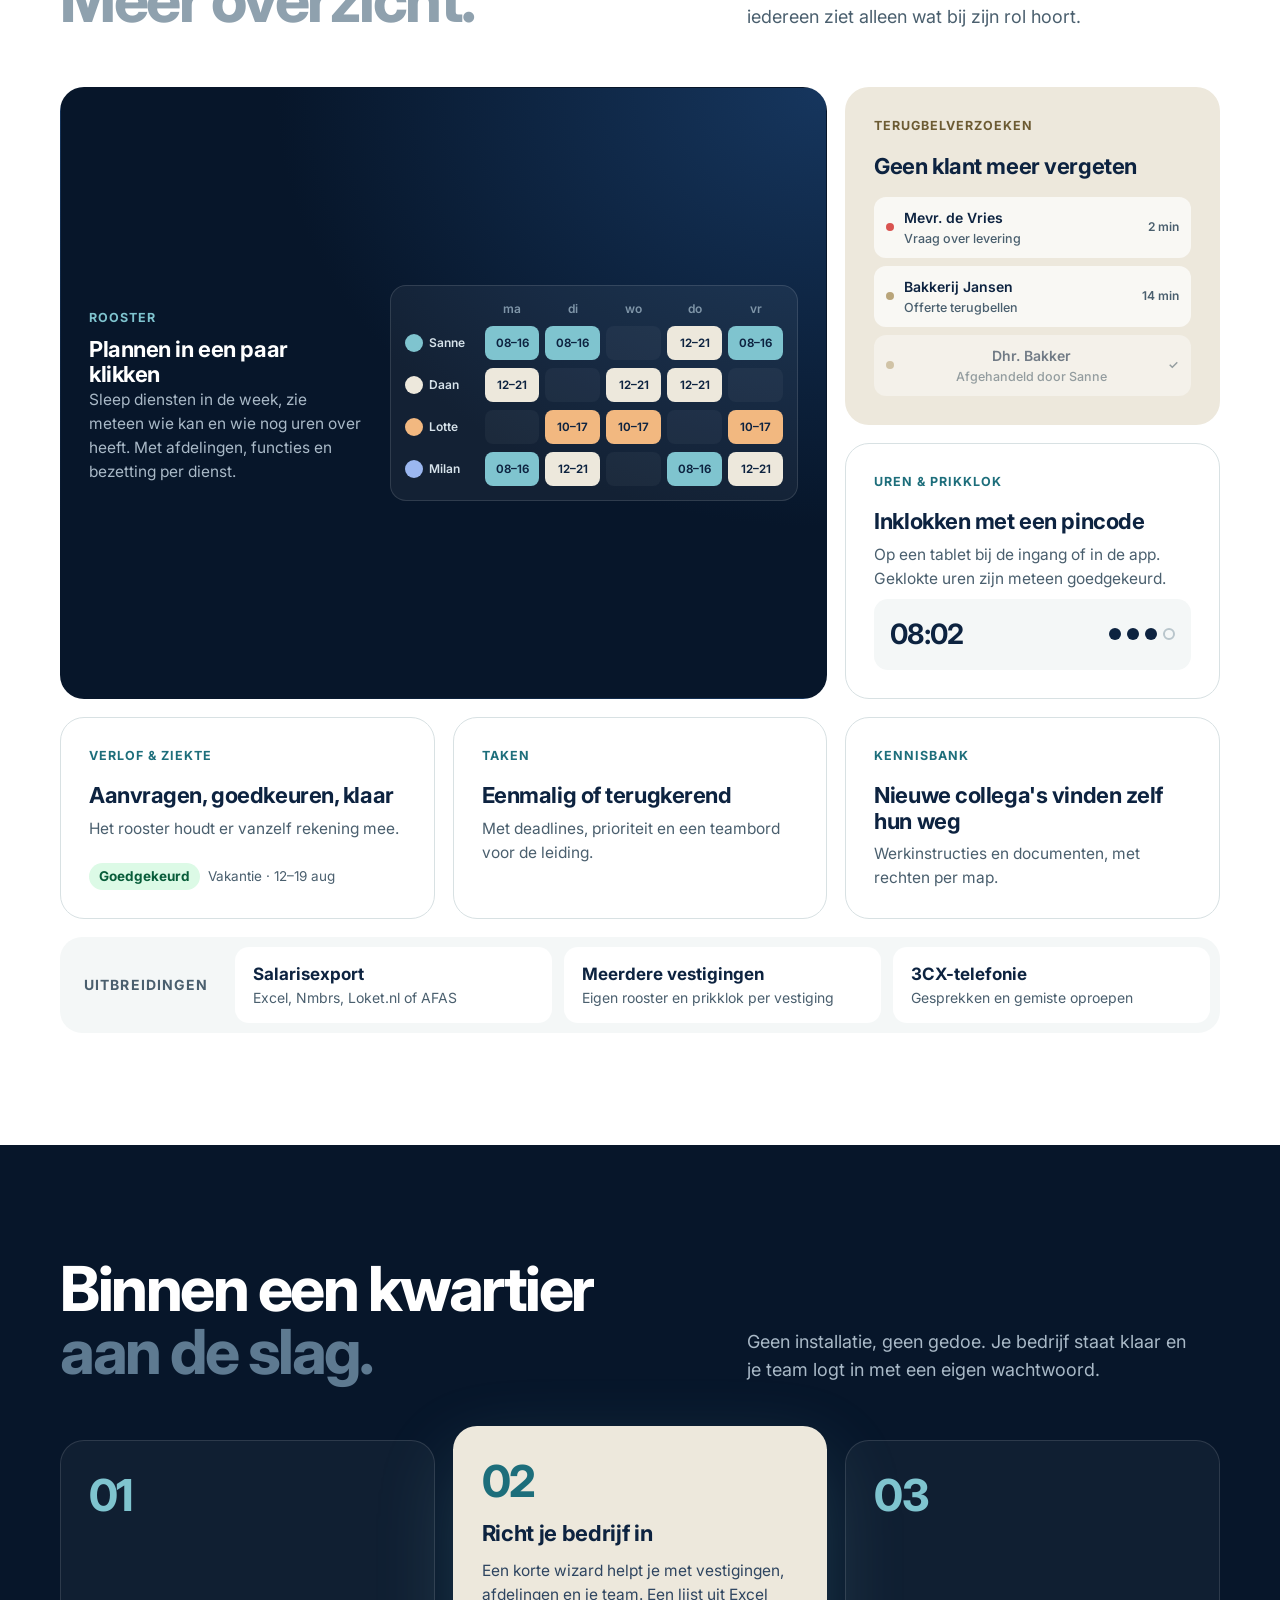
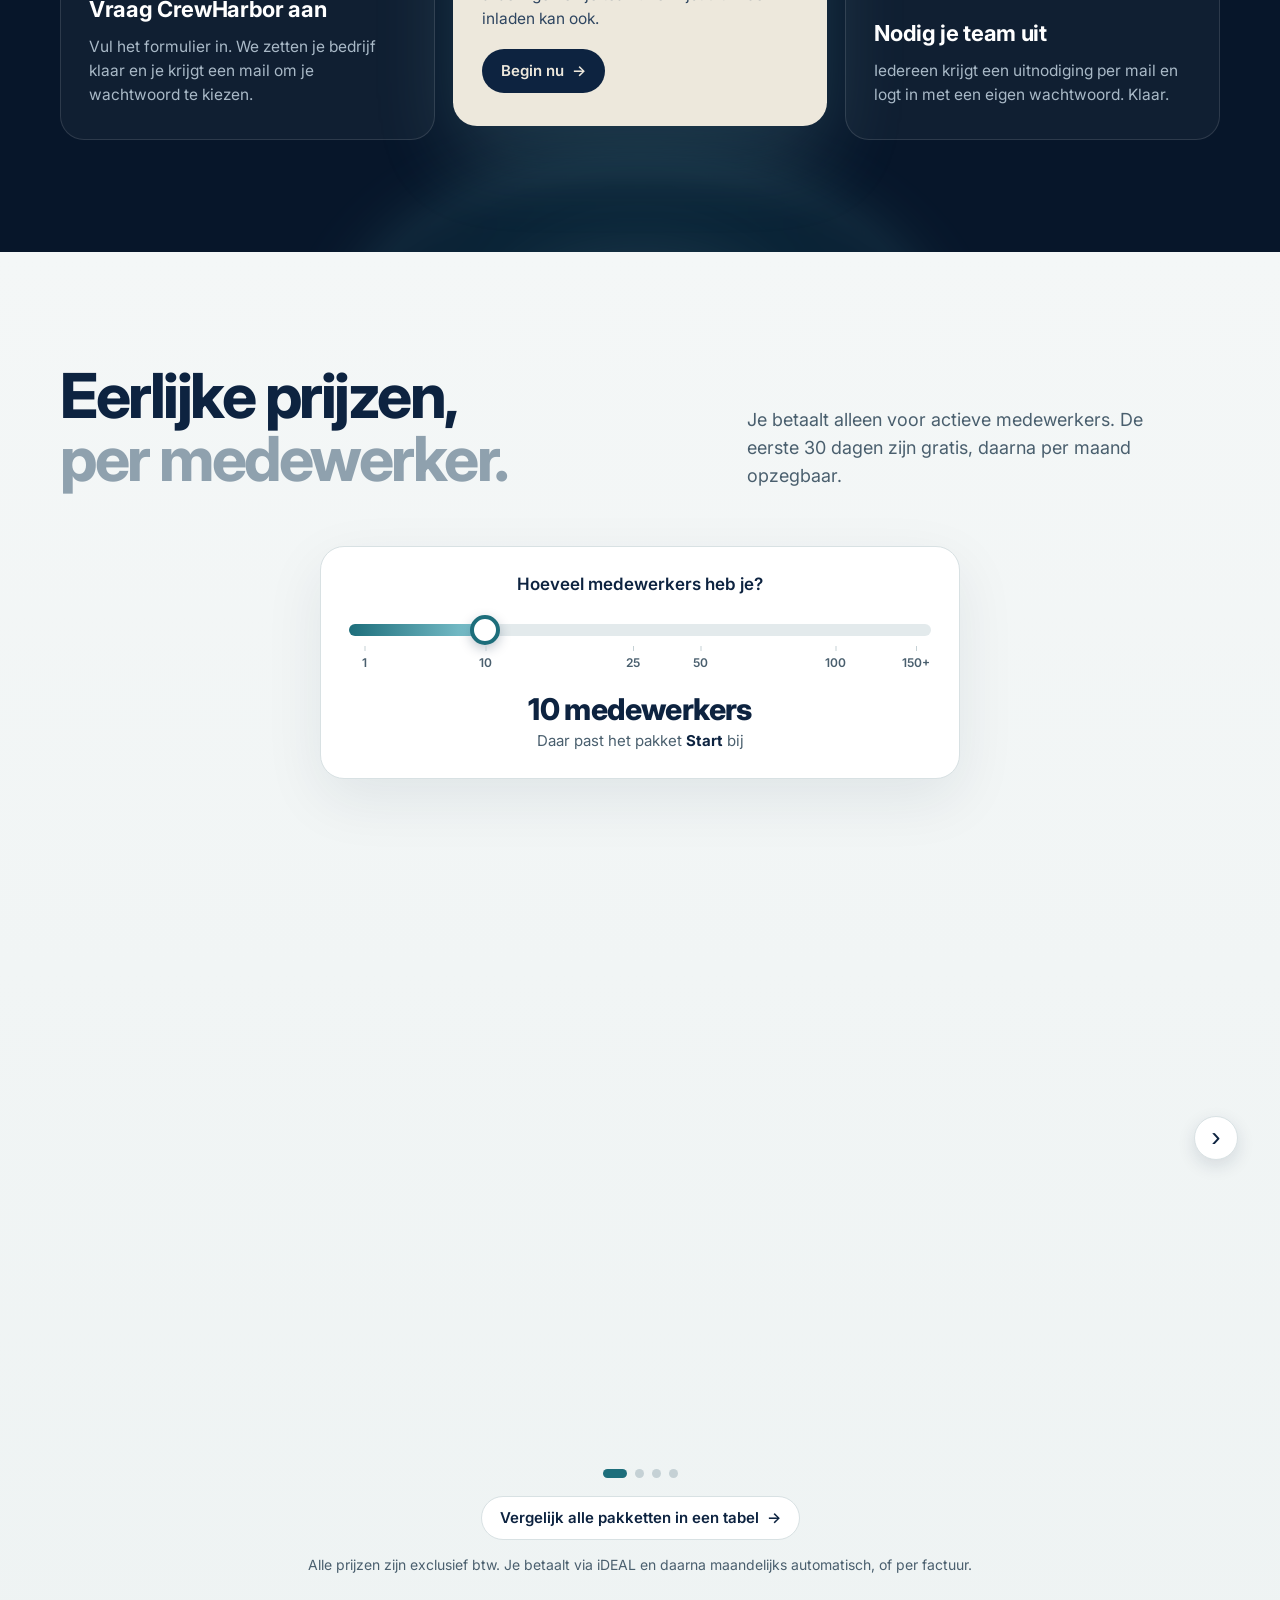
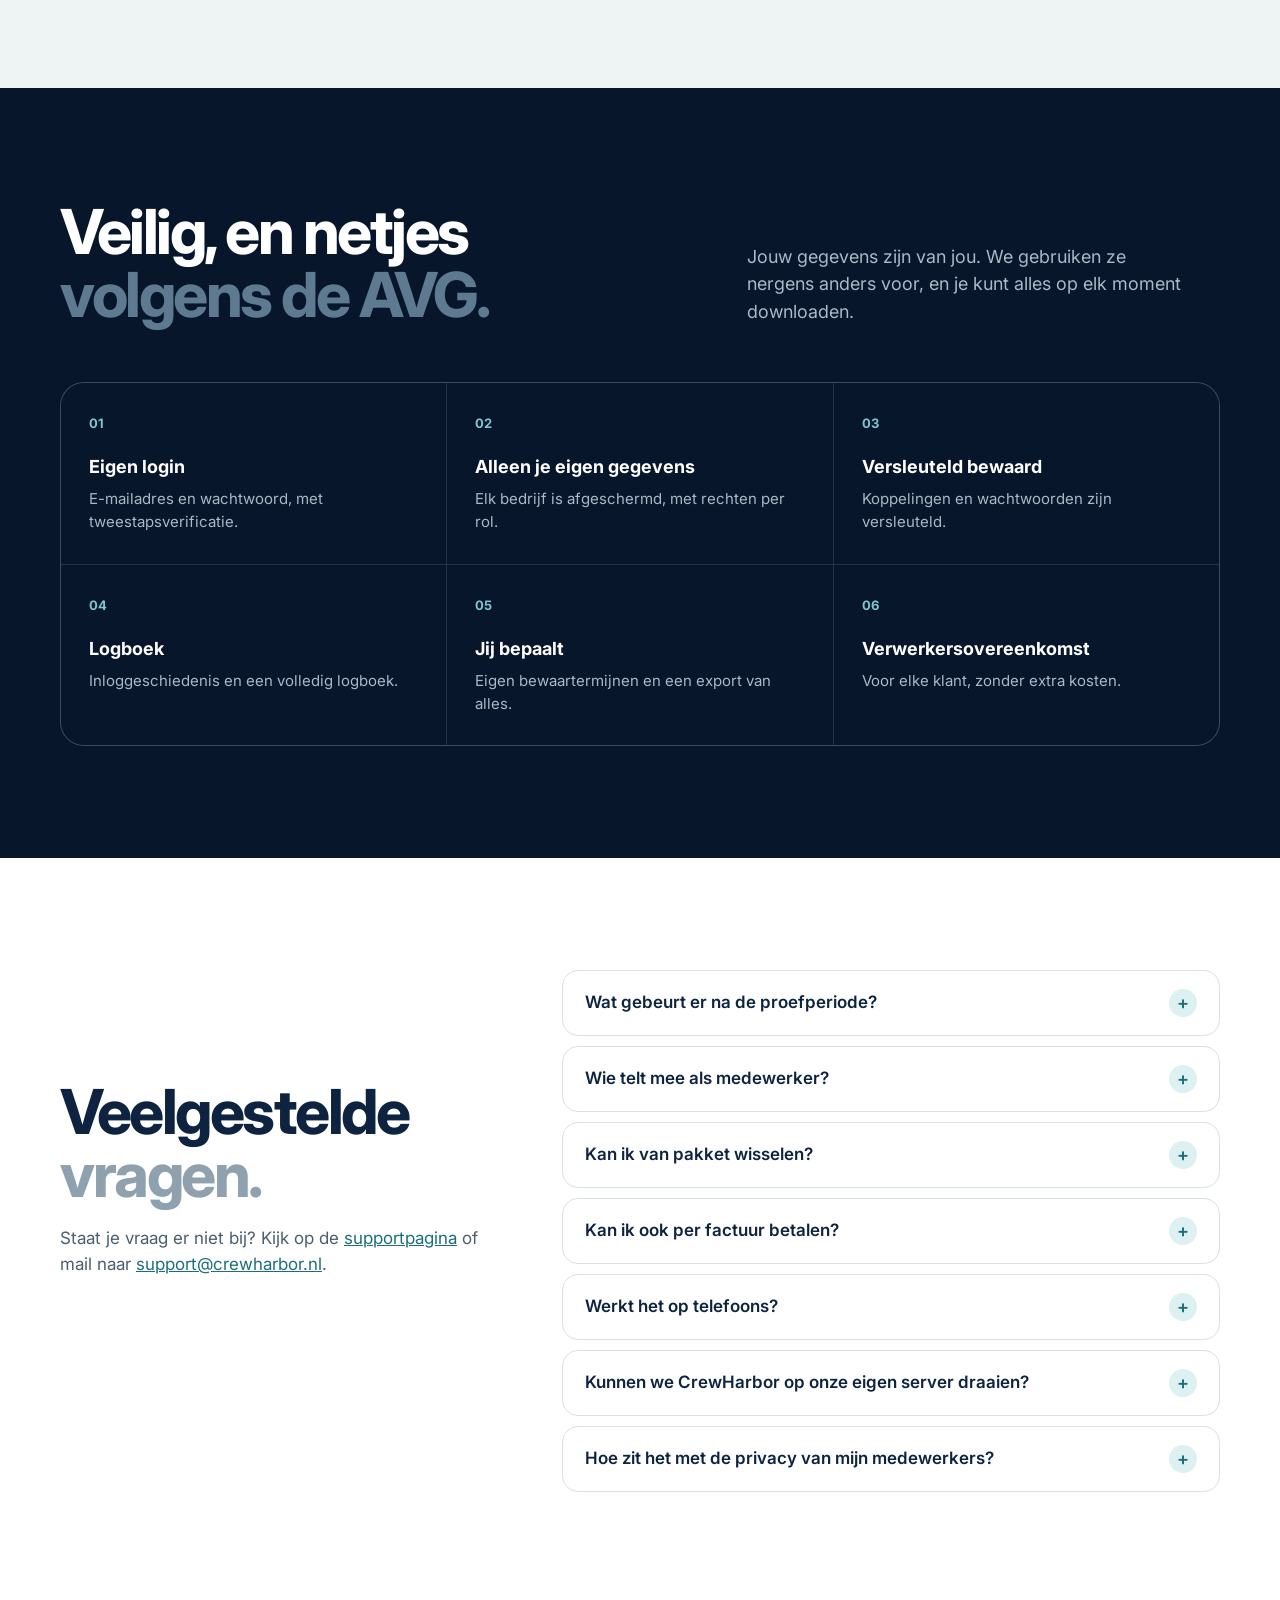
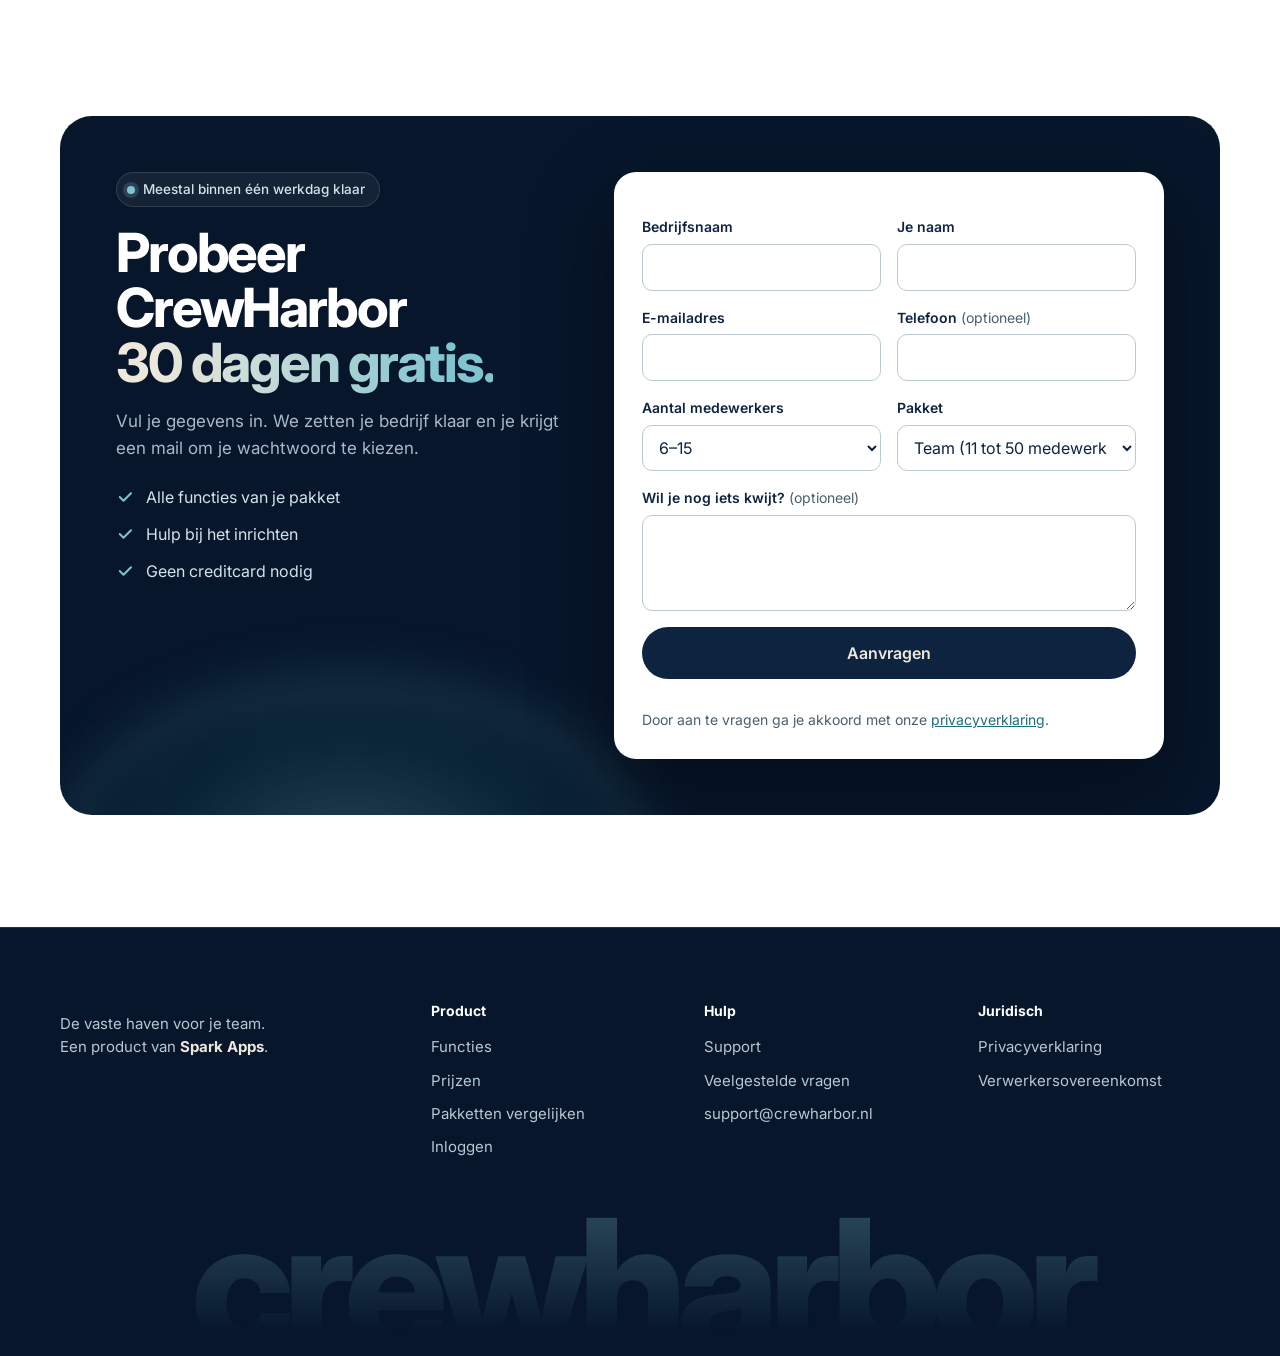
==== commit 5e15f999: "Website v3: nieuwe layout in CrewHarbor-huisstijl (zwevende menubalk, grote hero, bento-functies, st" ====
--- a/index.html
+++ b/index.html
@@ -13,96 +13,142 @@
 <link rel="preconnect" href="https://fonts.googleapis.com">
 <link rel="preconnect" href="https://fonts.gstatic.com" crossorigin>
 <link rel="stylesheet" href="https://fonts.googleapis.com/css2?family=Inter:opsz,wght@14..32,400..750&display=swap">
-<link rel="stylesheet" href="site.css?v=7">
+<link rel="stylesheet" href="site.css?v=8">
 <script>
   // oude links (uitnodigingen, wachtwoord) gaan naar de app
   if (/^#\/[a-z]/.test(location.hash)) location.replace('app/' + location.hash);
 </script>
 </head>
-<body>
+<body class="v3">
 <a class="skip" href="#main">Naar de inhoud</a>
 <header class="top" id="top">
   <div class="wrap top-in">
     <a class="brand" href="./" aria-label="CrewHarbor, naar het begin"><span id="logo"></span></a>
-    <nav class="nav" aria-label="Hoofdmenu">
+    <nav class="nav" id="nav" aria-label="Hoofdmenu">
       <a href="#functies">Functies</a>
+      <a href="#hoe">Zo werkt het</a>
       <a href="#prijzen">Prijzen</a>
-      <a href="prijzen.html">Vergelijken</a>
       <a href="#veilig">Veiligheid</a>
       <a href="#vragen">Vragen</a>
       <a href="support.html">Support</a>
     </nav>
     <div class="top-act">
-      <a class="btn ghost-light hide-s" href="#aanvragen">Gratis proberen</a>
-      <a class="btn light" href="app/">Inloggen</a>
+      <a class="btn light hide-s" href="app/">Inloggen</a>
+      <a class="btn glow" href="#aanvragen">Gratis proberen</a>
+      <button class="menu-btn" type="button" aria-label="Menu" aria-expanded="false" aria-controls="nav"><span></span></button>
     </div>
   </div>
 </header>
 
 <main id="main">
-  <section class="hero">
-    <div class="wrap hero-in">
-      <div class="hero-copy">
-        <p class="eyebrow">Voor kleine en middelgrote bedrijven</p>
-        <h1>De vaste haven voor je team.</h1>
-        <p class="lead">Terugbelverzoeken, taken, uren, prikklok, rooster en verlof. Alles wat je team op een dag nodig heeft, op één plek. In de browser en als app op Android.</p>
-        <div class="cta">
-          <a class="btn primary big" href="#aanvragen">30 dagen gratis proberen</a>
-          <a class="btn outline big" href="#prijzen">Bekijk de prijzen</a>
-        </div>
-        <p class="fine">Geen creditcard nodig om te beginnen. Opzeggen kan per maand.</p>
-      </div>
-      <figure class="hero-shot">
-        <img src="img/app-overzicht.png" width="1440" height="900" alt="Het overzicht van CrewHarbor met open terugbelverzoeken, taken en het rooster van vandaag" fetchpriority="high">
-      </figure>
-    </div>
-    <svg class="wave" viewBox="0 0 1440 60" preserveAspectRatio="none" aria-hidden="true"><path d="M0 30c120 0 120-24 240-24s120 24 240 24 120-24 240-24 120 24 240 24 120-24 240-24 120 24 240 24v30H0z"/></svg>
-  </section>
-
-  <section class="band" id="functies" aria-labelledby="f-h">
-    <div class="wrap">
-      <div class="sec-head">
-        <h2 id="f-h">Eén plek voor het werk van elke dag</h2>
+  <!-- hero -->
+  <section class="hx">
+    <div class="hx-glow" aria-hidden="true"></div>
+    <div class="wrap hx-in">
+      <span class="pill-badge"><i></i> 30 dagen gratis, geen creditcard nodig</span>
+      <h1>De vaste haven<br><span class="grad">voor je team.</span></h1>
+      <p class="hx-lead">Terugbelverzoeken, taken, uren, prikklok, rooster en verlof. Alles wat je team op een dag nodig heeft, op één rustige plek.</p>
+      <div class="cta">
+        <a class="btn glow big" href="#aanvragen">Start gratis <span class="arr" aria-hidden="true">→</span></a>
+        <a class="btn ghost big" href="#prijzen">Bekijk de prijzen</a>
+      </div>
+      <div class="hx-chips" aria-hidden="true">
+        <span class="chip c1">Rooster</span><span class="chip c2">Prikklok</span><span class="chip c3">Verlof</span><span class="chip c4">Taken</span>
+      </div>
+      <div class="hx-stage">
+        <figure class="hx-shot">
+          <img src="img/app-overzicht.png" width="1440" height="900" alt="Het overzicht van CrewHarbor met open terugbelverzoeken, taken en het rooster van vandaag" fetchpriority="high">
+        </figure>
+        <div class="float f1" aria-hidden="true"><span class="dot ok"></span><div><b>Rooster verstuurd</b><small>Week 46 · 14 medewerkers</small></div></div>
+        <div class="float f2" aria-hidden="true"><div class="clock">08:02</div><div><b>Ingeklokt</b><small>Prikklok ingang</small></div></div>
+        <div class="float f3" aria-hidden="true"><div><b>Bezetting dinsdag</b><div class="bars"><span style="--v:100%"></span><span style="--v:75%"></span><span style="--v:100%"></span></div><small>09–13 3/3 · 13–17 3/4</small></div></div>
+      </div>
+    </div>
+  </section>
+
+  <!-- kernwaarden -->
+  <section class="facts" aria-label="In het kort">
+    <div class="wrap facts-in">
+      <div><strong>1</strong><span>plek voor al het werk</span></div>
+      <div><strong>15 min</strong><span>en je team kan aan de slag</span></div>
+      <div><strong>30 dagen</strong><span>gratis proberen</span></div>
+      <div><strong>AVG</strong><span>met verwerkersovereenkomst</span></div>
+    </div>
+  </section>
+
+  <!-- intro + functies -->
+  <section class="sec" id="functies" aria-labelledby="f-h">
+    <div class="wrap">
+      <div class="split-head">
+        <h2 id="f-h">Minder gedoe.<br><span class="soft">Meer overzicht.</span></h2>
         <p>Geen losse lijstjes, Excel-roosters en WhatsApp-groepen meer. CrewHarbor zet het bij elkaar, en iedereen ziet alleen wat bij zijn rol hoort.</p>
       </div>
-      <div class="features">
-        <article class="feat"><span class="ico" aria-hidden="true"><svg viewBox="0 0 24 24"><path d="M5 4h4l2 5-2.5 1.5a11 11 0 0 0 5 5L15 13l5 2v4a2 2 0 0 1-2 2A16 16 0 0 1 3 6a2 2 0 0 1 2-2"/></svg></span>
-          <h3>Terugbelverzoeken</h3><p>Noteer een klant in tien seconden. Wijs toe aan een collega of zet het in de open pool. Te laat? Dan zie je het meteen.</p></article>
-        <article class="feat"><span class="ico" aria-hidden="true"><svg viewBox="0 0 24 24"><rect x="3" y="4" width="18" height="16" rx="2"/><path d="m8 12 3 3 5-6"/></svg></span>
-          <h3>Taken</h3><p>Eenmalig of terugkerend, voor één persoon of het hele team. Met deadlines, prioriteit en een teambord voor de leiding.</p></article>
-        <article class="feat"><span class="ico" aria-hidden="true"><svg viewBox="0 0 24 24"><circle cx="12" cy="12" r="9"/><path d="M12 7v5l3 2"/></svg></span>
-          <h3>Uren en prikklok</h3><p>Inklokken in de app of op een tablet bij de ingang, met pincode. Uren indienen, goedkeuren en vergelijken met het contract.</p></article>
-        <article class="feat"><span class="ico" aria-hidden="true"><svg viewBox="0 0 24 24"><rect x="3" y="5" width="18" height="16" rx="2"/><path d="M3 10h18M8 3v4M16 3v4"/></svg></span>
-          <h3>Rooster</h3><p>Plan per week of maand, met vaste diensten en beschikbaarheid. Zet het rooster vast en iedereen krijgt een melding.</p></article>
-        <article class="feat"><span class="ico" aria-hidden="true"><svg viewBox="0 0 24 24"><path d="M8 14a4 4 0 0 1 8 0"/><path d="M3 18h18M6 21h12M12 3v2M5.6 5.6 7 7M17 7l1.4-1.4"/></svg></span>
-          <h3>Verlof en ziekte</h3><p>Verlof aanvragen en goedkeuren, ziek- en betermelden. Het rooster en het urenoverzicht houden er rekening mee.</p></article>
-        <article class="feat"><span class="ico" aria-hidden="true"><svg viewBox="0 0 24 24"><path d="M4 5a2 2 0 0 1 2-2h13v16H6a2 2 0 0 0-2 2z"/><path d="M4 19V5M9 7h6"/></svg></span>
-          <h3>Kennisbank en documenten</h3><p>Werkinstructies en antwoorden op vaste vragen, en documenten met rechten per map. Nieuwe collega's vinden zelf hun weg.</p></article>
-      </div>
-      <div class="extras">
-        <div class="extra"><strong>Salarisexport</strong><span>Goedgekeurde uren, verlof en ziekte naar Excel, Nmbrs, Loket.nl of AFAS.</span></div>
-        <div class="extra"><strong>Meerdere vestigingen</strong><span>Elke vestiging een eigen rooster, urenoverzicht en prikklok.</span></div>
-        <div class="extra"><strong>3CX-telefonie</strong><span>Hoeveel er gebeld wordt, hoe snel er wordt opgenomen en wat er gemist is.</span></div>
-        <div class="extra"><strong>Meldingen per mail</strong><span>Nieuw rooster, verlof goedgekeurd: iedereen hoort het meteen.</span></div>
-      </div>
-    </div>
-  </section>
-
-  <section class="band light" aria-labelledby="s-h">
-    <div class="wrap">
-      <div class="sec-head"><h2 id="s-h">Binnen een kwartier aan de slag</h2></div>
-      <ol class="steps">
-        <li><span class="num">1</span><h3>Vraag CrewHarbor aan</h3><p>Vul het formulier in. We zetten je bedrijf klaar en je krijgt een mail om je wachtwoord te kiezen.</p></li>
-        <li><span class="num">2</span><h3>Richt je bedrijf in</h3><p>Een korte wizard helpt je met je vestigingen en je team. Een lijst uit Excel inladen kan ook.</p></li>
-        <li><span class="num">3</span><h3>Nodig je team uit</h3><p>Iedereen krijgt een uitnodiging per mail en logt in met een eigen wachtwoord. Klaar.</p></li>
+
+      <div class="bento">
+        <article class="bx big dark rv">
+          <div class="bx-txt"><span class="kicker">Rooster</span><h3>Plannen in een paar klikken</h3><p>Sleep diensten in de week, zie meteen wie kan en wie nog uren over heeft. Met afdelingen, functies en bezetting per dienst.</p></div>
+          <div class="mini-week" aria-hidden="true">
+            <div class="mw-h"><span></span><span>ma</span><span>di</span><span>wo</span><span>do</span><span>vr</span></div>
+            <div class="mw-r"><span class="who"><i style="--c:#7FC4CF"></i>Sanne</span><b class="s a">08–16</b><b class="s a">08–16</b><b></b><b class="s b">12–21</b><b class="s a">08–16</b></div>
+            <div class="mw-r"><span class="who"><i style="--c:#EDE8DC"></i>Daan</span><b class="s b">12–21</b><b></b><b class="s b">12–21</b><b class="s b">12–21</b><b></b></div>
+            <div class="mw-r"><span class="who"><i style="--c:#F2B880"></i>Lotte</span><b></b><b class="s c">10–17</b><b class="s c">10–17</b><b></b><b class="s c">10–17</b></div>
+            <div class="mw-r"><span class="who"><i style="--c:#9BB7F0"></i>Milan</span><b class="s a">08–16</b><b class="s b">12–21</b><b></b><b class="s a">08–16</b><b class="s b">12–21</b></div>
+          </div>
+        </article>
+        <article class="bx cream rv">
+          <span class="kicker">Terugbelverzoeken</span><h3>Geen klant meer vergeten</h3>
+          <div class="mini-list" aria-hidden="true">
+            <div><i class="pri hi"></i><span>Mevr. de Vries<small>Vraag over levering</small></span><em>2 min</em></div>
+            <div><i class="pri"></i><span>Bakkerij Jansen<small>Offerte terugbellen</small></span><em>14 min</em></div>
+            <div class="done"><i class="pri"></i><span>Dhr. Bakker<small>Afgehandeld door Sanne</small></span><em>✓</em></div>
+          </div>
+        </article>
+        <article class="bx rv">
+          <span class="kicker">Uren &amp; prikklok</span><h3>Inklokken met een pincode</h3><p>Op een tablet bij de ingang of in de app. Geklokte uren zijn meteen goedgekeurd.</p>
+          <div class="mini-pin" aria-hidden="true"><b>08:02</b><span><i></i><i></i><i></i><i class="e"></i></span></div>
+        </article>
+        <article class="bx rv">
+          <span class="kicker">Verlof &amp; ziekte</span><h3>Aanvragen, goedkeuren, klaar</h3><p>Het rooster houdt er vanzelf rekening mee.</p>
+          <div class="mini-leave" aria-hidden="true"><span class="ok">Goedgekeurd</span><span>Vakantie · 12–19 aug</span></div>
+        </article>
+        <article class="bx rv">
+          <span class="kicker">Taken</span><h3>Eenmalig of terugkerend</h3><p>Met deadlines, prioriteit en een teambord voor de leiding.</p>
+        </article>
+        <article class="bx rv">
+          <span class="kicker">Kennisbank</span><h3>Nieuwe collega's vinden zelf hun weg</h3><p>Werkinstructies en documenten, met rechten per map.</p>
+        </article>
+      </div>
+
+      <div class="addons">
+        <span class="addons-l">Uitbreidingen</span>
+        <div><strong>Salarisexport</strong><span>Excel, Nmbrs, Loket.nl of AFAS</span></div>
+        <div><strong>Meerdere vestigingen</strong><span>Eigen rooster en prikklok per vestiging</span></div>
+        <div><strong>3CX-telefonie</strong><span>Gesprekken en gemiste oproepen</span></div>
+      </div>
+    </div>
+  </section>
+
+  <!-- zo werkt het -->
+  <section class="sec deep" id="hoe" aria-labelledby="s-h">
+    <div class="hx-glow small" aria-hidden="true"></div>
+    <div class="wrap">
+      <div class="split-head light">
+        <h2 id="s-h">Binnen een kwartier<br><span class="soft">aan de slag.</span></h2>
+        <p>Geen installatie, geen gedoe. Je bedrijf staat klaar en je team logt in met een eigen wachtwoord.</p>
+      </div>
+      <ol class="steps3">
+        <li class="rv"><span class="no">01</span><h3>Vraag CrewHarbor aan</h3><p>Vul het formulier in. We zetten je bedrijf klaar en je krijgt een mail om je wachtwoord te kiezen.</p></li>
+        <li class="rv hl"><span class="no">02</span><h3>Richt je bedrijf in</h3><p>Een korte wizard helpt je met vestigingen, afdelingen en je team. Een lijst uit Excel inladen kan ook.</p><a class="btn dark" href="#aanvragen">Begin nu <span aria-hidden="true">→</span></a></li>
+        <li class="rv"><span class="no">03</span><h3>Nodig je team uit</h3><p>Iedereen krijgt een uitnodiging per mail en logt in met een eigen wachtwoord. Klaar.</p></li>
       </ol>
     </div>
   </section>
 
-  <section class="band" id="prijzen" aria-labelledby="p-h">
-    <div class="wrap">
-      <div class="sec-head">
-        <h2 id="p-h">Eerlijke prijzen, per medewerker</h2>
+  <!-- prijzen -->
+  <section class="sec tint" id="prijzen" aria-labelledby="p-h">
+    <div class="wrap">
+      <div class="split-head">
+        <h2 id="p-h">Eerlijke prijzen,<br><span class="soft">per medewerker.</span></h2>
         <p>Je betaalt alleen voor actieve medewerkers. De eerste 30 dagen zijn gratis, daarna per maand opzegbaar.</p>
       </div>
       <div class="calc">
@@ -121,31 +167,36 @@
         <button type="button" class="plans-arrow next" id="plans-next" aria-label="Volgende pakketten">&#8250;</button>
       </div>
       <div class="plans-dots" id="plans-dots"></div>
-      <p class="center plans-more"><a class="btn outline" href="prijzen.html">Vergelijk alle pakketten in een tabel</a></p>
+      <p class="center plans-more"><a class="btn outline" href="prijzen.html">Vergelijk alle pakketten in een tabel <span aria-hidden="true">→</span></a></p>
       <p class="fine center">Alle prijzen zijn exclusief btw. Je betaalt via iDEAL en daarna maandelijks automatisch, of per factuur.</p>
     </div>
   </section>
 
-  <section class="band dark" id="veilig" aria-labelledby="v-h">
-    <div class="wrap veilig">
-      <div>
-        <h2 id="v-h">Veilig, en netjes volgens de AVG</h2>
+  <!-- veilig -->
+  <section class="sec deep" id="veilig" aria-labelledby="v-h">
+    <div class="wrap">
+      <div class="split-head light">
+        <h2 id="v-h">Veilig, en netjes<br><span class="soft">volgens de AVG.</span></h2>
         <p>Jouw gegevens zijn van jou. We gebruiken ze nergens anders voor, en je kunt alles op elk moment downloaden.</p>
       </div>
-      <ul class="checks">
-        <li>Inloggen met eigen e-mailadres en wachtwoord, met tweestapsverificatie</li>
-        <li>Elk bedrijf ziet alleen zijn eigen gegevens; rechten per rol</li>
-        <li>Koppelingen en wachtwoorden worden versleuteld bewaard</li>
-        <li>Inloggeschiedenis en een volledig logboek</li>
-        <li>Zelf in te stellen bewaartermijnen, en een export van al je gegevens</li>
-        <li>Een verwerkersovereenkomst voor elke klant</li>
-      </ul>
-    </div>
-  </section>
-
-  <section class="band" id="vragen" aria-labelledby="q-h">
-    <div class="wrap narrow">
-      <div class="sec-head"><h2 id="q-h">Veelgestelde vragen</h2></div>
+      <div class="safe">
+        <div class="rv"><span class="si">01</span><b>Eigen login</b><p>E-mailadres en wachtwoord, met tweestapsverificatie.</p></div>
+        <div class="rv"><span class="si">02</span><b>Alleen je eigen gegevens</b><p>Elk bedrijf is afgeschermd, met rechten per rol.</p></div>
+        <div class="rv"><span class="si">03</span><b>Versleuteld bewaard</b><p>Koppelingen en wachtwoorden zijn versleuteld.</p></div>
+        <div class="rv"><span class="si">04</span><b>Logboek</b><p>Inloggeschiedenis en een volledig logboek.</p></div>
+        <div class="rv"><span class="si">05</span><b>Jij bepaalt</b><p>Eigen bewaartermijnen en een export van alles.</p></div>
+        <div class="rv"><span class="si">06</span><b>Verwerkersovereenkomst</b><p>Voor elke klant, zonder extra kosten.</p></div>
+      </div>
+    </div>
+  </section>
+
+  <!-- vragen -->
+  <section class="sec" id="vragen" aria-labelledby="q-h">
+    <div class="wrap qa">
+      <div class="qa-head">
+        <h2 id="q-h">Veelgestelde<br><span class="soft">vragen.</span></h2>
+        <p>Staat je vraag er niet bij? Kijk op de <a href="support.html">supportpagina</a> of mail naar <a href="mailto:support@crewharbor.nl">support@crewharbor.nl</a>.</p>
+      </div>
       <div class="faq">
         <details><summary>Wat gebeurt er na de proefperiode?</summary><p>Je krijgt een week van tevoren een seintje in CrewHarbor. Stel je een betaling in, dan ga je gewoon door. Doe je niets, dan nemen we contact met je op; er wordt niets automatisch afgeschreven.</p></details>
         <details><summary>Wie telt mee als medewerker?</summary><p>Iedereen met een actief account. Oud-medewerkers in het archief tellen niet mee. Komt er iemand bij of gaat er iemand weg, dan past het bedrag zich vanzelf aan.</p></details>
@@ -155,22 +206,25 @@
         <details><summary>Kunnen we CrewHarbor op onze eigen server draaien?</summary><p>Ja, voor het pakket Bedrijf kan CrewHarbor ook op een eigen server. Vraag ons naar de mogelijkheden.</p></details>
         <details><summary>Hoe zit het met de privacy van mijn medewerkers?</summary><p>Je bent zelf verantwoordelijk voor de gegevens van je medewerkers; CrewHarbor verwerkt ze in jouw opdracht. Daarvoor sluiten we een verwerkersovereenkomst. Lees ook onze <a href="app/privacy.html">privacyverklaring</a>.</p></details>
       </div>
-      <p class="fine center">Staat je vraag er niet bij? Kijk op de <a href="support.html">supportpagina</a> of mail naar <a href="mailto:support@crewharbor.nl">support@crewharbor.nl</a>.</p>
-    </div>
-  </section>
-
-  <section class="band light" id="aanvragen" aria-labelledby="a-h">
-    <div class="wrap ask">
-      <div class="ask-copy">
-        <h2 id="a-h">Probeer CrewHarbor 30 dagen gratis</h2>
-        <p>Vul je gegevens in. We zetten je bedrijf zo snel mogelijk klaar, meestal binnen één werkdag. Je krijgt dan een mail om je wachtwoord te kiezen.</p>
-        <ul class="checks dark-ink">
-          <li>Alle functies van je pakket</li>
-          <li>Hulp bij het inrichten</li>
-          <li>Geen creditcard nodig</li>
-        </ul>
-      </div>
-      <form class="card ask-form" id="ask" novalidate>
+    </div>
+  </section>
+
+  <!-- aanvragen -->
+  <section class="sec" id="aanvragen" aria-labelledby="a-h">
+    <div class="wrap">
+      <div class="cta-box">
+        <div class="hx-glow small" aria-hidden="true"></div>
+        <div class="cta-copy">
+          <span class="pill-badge"><i></i> Meestal binnen één werkdag klaar</span>
+          <h2 id="a-h">Probeer CrewHarbor<br><span class="grad">30 dagen gratis.</span></h2>
+          <p>Vul je gegevens in. We zetten je bedrijf klaar en je krijgt een mail om je wachtwoord te kiezen.</p>
+          <ul class="checks">
+            <li>Alle functies van je pakket</li>
+            <li>Hulp bij het inrichten</li>
+            <li>Geen creditcard nodig</li>
+          </ul>
+        </div>
+        <form class="ask-form" id="ask" novalidate>
         <div id="ask-msg" role="status" aria-live="polite"></div>
         <div class="fields2">
           <div class="field"><label for="a-company">Bedrijfsnaam</label><input class="input" id="a-company" name="company" autocomplete="organization" required></div>
@@ -185,26 +239,26 @@
         <button class="btn primary big" type="submit">Aanvragen</button>
         <p class="fine">Door aan te vragen ga je akkoord met onze <a href="app/privacy.html">privacyverklaring</a>.</p>
       </form>
+      </div>
     </div>
   </section>
 </main>
 
-<footer class="foot">
-  <div class="wrap foot-in">
-    <div><span id="logo2"></span><p>De vaste haven voor je team.<br>Een product van <strong>Spark Apps</strong>.</p></div>
-    <nav aria-label="Onderaan">
-      <a href="app/">Inloggen</a>
-      <a href="#prijzen">Prijzen</a>
-      <a href="prijzen.html">Pakketten vergelijken</a>
-      <a href="support.html">Support</a>
-      <a href="app/privacy.html">Privacyverklaring</a>
-      <a href="app/verwerkersovereenkomst.html">Verwerkersovereenkomst</a>
-    </nav>
+<footer class="foot v3f">
+  <div class="wrap">
+    <div class="foot-cols">
+      <div class="foot-brand"><span id="logo2"></span><p>De vaste haven voor je team.<br>Een product van <strong>Spark Apps</strong>.</p></div>
+      <nav aria-label="Product"><b>Product</b><a href="#functies">Functies</a><a href="#prijzen">Prijzen</a><a href="prijzen.html">Pakketten vergelijken</a><a href="app/">Inloggen</a></nav>
+      <nav aria-label="Hulp"><b>Hulp</b><a href="support.html">Support</a><a href="#vragen">Veelgestelde vragen</a><a href="mailto:support@crewharbor.nl">support@crewharbor.nl</a></nav>
+      <nav aria-label="Juridisch"><b>Juridisch</b><a href="app/privacy.html">Privacyverklaring</a><a href="app/verwerkersovereenkomst.html">Verwerkersovereenkomst</a></nav>
+    </div>
+    <div class="foot-word" aria-hidden="true">crewharbor</div>
   </div>
 </footer>
 
 <script src="app/config.js"></script>
 <script src="app/logo.js"></script>
-<script src="site.js?v=6"></script>
+<script src="site.js?v=7"></script>
+<script src="nav.js?v=1"></script>
 </body>
 </html>
--- a/site.css
+++ b/site.css
@@ -281,3 +281,195 @@
 .cmp .btn { padding: 8px 14px; font-size: 14px; }
 .cmp-legend { display: flex; gap: 18px; justify-content: center; flex-wrap: wrap; color: var(--muted); font-size: 14px; margin-top: 14px; }
 .plans { -webkit-mask-image: linear-gradient(90deg, transparent 0, #000 14px, #000 calc(100% - 14px), transparent 100%); mask-image: linear-gradient(90deg, transparent 0, #000 14px, #000 calc(100% - 14px), transparent 100%); }
+
+/* =====================================================================
+   Website v3: nieuwe layout, zelfde huisstijl (navy, crème, teal, Inter)
+   ===================================================================== */
+:root { --deep: #07162A; --deep-2: #0C2240; --glass: rgba(255,255,255,.06); --glass-line: rgba(255,255,255,.12); }
+
+/* balk: zwevende pil */
+.top { background: var(--deep); transition: background .25s, box-shadow .25s; }
+.v3 .top { position: sticky; background: transparent; margin-bottom: -84px; }
+.v3 .top::before { content: ""; position: absolute; inset: 0; background: rgba(7,22,42,.0); backdrop-filter: blur(0); transition: background .25s, backdrop-filter .25s; z-index: -1; }
+.v3 .top.scrolled::before { background: rgba(7,22,42,.82); backdrop-filter: blur(14px); -webkit-backdrop-filter: blur(14px); }
+.top-in { min-height: 84px; }
+.nav { margin: 0 auto; padding: 5px; gap: 2px; border-radius: 99px; background: var(--glass); border: 1px solid var(--glass-line); }
+.nav a { border-radius: 99px; padding: 8px 15px; font-size: 14.5px; color: #C3CFDB; }
+.nav a:hover, .nav a[aria-current] { background: rgba(255,255,255,.1); color: #fff; }
+.top-act { margin-left: 0; align-items: center; }
+.btn { border-radius: 99px; }
+.btn.light { background: transparent; color: var(--cream); border-color: var(--glass-line); }
+.btn.light:hover { background: rgba(255,255,255,.08); border-color: rgba(255,255,255,.3); }
+.btn.glow { background: var(--cream); color: var(--navy); box-shadow: 0 0 0 1px rgba(237,232,220,.4), 0 8px 30px rgba(127,196,207,.25); }
+.btn.glow:hover { background: #fff; box-shadow: 0 0 0 1px #fff, 0 10px 40px rgba(127,196,207,.45); }
+.btn.ghost { color: #fff; border-color: var(--glass-line); background: var(--glass); }
+.btn.ghost:hover { border-color: rgba(255,255,255,.4); }
+.btn.dark { background: var(--navy); color: var(--cream); }
+.btn .arr { transition: transform .2s; }
+.btn:hover .arr { transform: translateX(3px); }
+.menu-btn { display: none; width: 44px; height: 44px; border-radius: 50%; border: 1px solid var(--glass-line); background: var(--glass); cursor: pointer; position: relative; }
+.menu-btn span, .menu-btn span::before, .menu-btn span::after { position: absolute; left: 13px; width: 18px; height: 2px; background: var(--cream); border-radius: 2px; content: ""; transition: transform .2s, top .2s; }
+.menu-btn span { top: 21px; } .menu-btn span::before { left: 0; top: -6px; } .menu-btn span::after { left: 0; top: 6px; }
+.top.open .menu-btn span { background: transparent; } .top.open .menu-btn span::before { top: 0; transform: rotate(45deg); } .top.open .menu-btn span::after { top: 0; transform: rotate(-45deg); }
+
+/* hero */
+.hx { position: relative; overflow: hidden; background: var(--deep); color: #fff; padding: 150px 0 0; text-align: center; isolation: isolate; }
+.hx::after { content: ""; position: absolute; inset: 0; z-index: -1; background-image: linear-gradient(rgba(255,255,255,.035) 1px, transparent 1px), linear-gradient(90deg, rgba(255,255,255,.035) 1px, transparent 1px); background-size: 64px 64px; -webkit-mask-image: radial-gradient(ellipse 70% 60% at 50% 30%, #000 30%, transparent 75%); mask-image: radial-gradient(ellipse 70% 60% at 50% 30%, #000 30%, transparent 75%); }
+.hx-glow { position: absolute; z-index: -1; left: 50%; top: -260px; width: 1100px; height: 760px; transform: translateX(-50%); pointer-events: none;
+  background: radial-gradient(closest-side, rgba(127,196,207,.38), rgba(29,110,123,.22) 45%, transparent 75%); filter: blur(10px); animation: glow 9s ease-in-out infinite alternate; }
+.hx-glow::after { content: ""; position: absolute; inset: 22% 18%; border-radius: 50%; border: 1px solid rgba(127,196,207,.25); box-shadow: 0 0 80px rgba(127,196,207,.25), inset 0 0 80px rgba(127,196,207,.12); }
+.hx-glow.small { top: auto; bottom: -420px; width: 900px; height: 640px; opacity: .7; }
+@keyframes glow { to { transform: translateX(-50%) scale(1.08); opacity: .85; } }
+.hx-in { position: relative; }
+.pill-badge { display: inline-flex; align-items: center; gap: 8px; padding: 6px 14px 6px 10px; border-radius: 99px; background: var(--glass); border: 1px solid var(--glass-line); color: #D6E2EA; font-size: 13.5px; font-weight: 500; }
+.pill-badge i { width: 8px; height: 8px; border-radius: 50%; background: var(--water); box-shadow: 0 0 0 4px rgba(127,196,207,.2); }
+.hx h1 { margin: 22px auto 0; font-size: clamp(44px, 7.6vw, 96px); font-weight: 750; letter-spacing: -0.045em; line-height: .98; color: #fff; }
+.grad { background: linear-gradient(90deg, var(--cream) 10%, var(--water) 90%); -webkit-background-clip: text; background-clip: text; color: transparent; }
+.hx-lead { max-width: 560px; margin: 24px auto 0; font-size: 19px; color: #B6C4D2; }
+.hx .cta { justify-content: center; margin-top: 32px; }
+.hx-chips .chip { position: absolute; padding: 8px 14px; border-radius: 99px; background: var(--glass); border: 1px solid var(--glass-line); color: #C9D6E1; font-size: 13px; font-weight: 600; backdrop-filter: blur(6px); animation: bob 6s ease-in-out infinite; }
+.hx-chips .chip::before { content: ""; display: inline-block; width: 7px; height: 7px; border-radius: 50%; background: var(--water); margin-right: 8px; vertical-align: 1px; }
+.chip.c1 { left: 2%; top: 70px; } .chip.c2 { left: 7%; top: 170px; animation-delay: -2s; } .chip.c3 { right: 3%; top: 60px; animation-delay: -1s; } .chip.c4 { right: 8%; top: 170px; animation-delay: -3s; }
+@keyframes bob { 50% { transform: translateY(-8px); } }
+.hx-stage { position: relative; max-width: 1020px; margin: 64px auto 0; }
+.hx-shot { margin: 0; border-radius: 18px 18px 0 0; overflow: hidden; border: 1px solid var(--glass-line); border-bottom: 0; padding: 10px 10px 0; background: linear-gradient(180deg, rgba(255,255,255,.1), rgba(255,255,255,.02)); box-shadow: 0 -20px 120px rgba(127,196,207,.25); }
+.hx-shot img { border-radius: 10px 10px 0 0; }
+.float { position: absolute; display: flex; gap: 12px; align-items: center; text-align: left; padding: 14px 16px; border-radius: 16px; background: rgba(12,34,64,.78); border: 1px solid var(--glass-line); backdrop-filter: blur(14px); -webkit-backdrop-filter: blur(14px); box-shadow: 0 20px 50px rgba(0,0,0,.35); animation: bob 7s ease-in-out infinite; }
+.float b { display: block; font-size: 14px; color: #fff; } .float small { display: block; font-size: 12.5px; color: #9FB3C4; }
+.float .dot { width: 10px; height: 10px; border-radius: 50%; } .float .dot.ok { background: #5FD39A; box-shadow: 0 0 0 5px rgba(95,211,154,.18); }
+.float .clock { font-size: 22px; font-weight: 750; color: var(--cream); letter-spacing: -.02em; }
+.float .bars { display: flex; gap: 4px; margin: 7px 0 5px; } .float .bars span { width: 46px; height: 6px; border-radius: 9px; background: rgba(255,255,255,.12); position: relative; overflow: hidden; }
+.float .bars span::after { content: ""; position: absolute; inset: 0; width: var(--v); background: var(--water); border-radius: 9px; }
+.f1 { left: -60px; top: 18%; } .f2 { right: -50px; top: 36%; animation-delay: -2.5s; } .f3 { left: 6%; bottom: 10%; animation-delay: -4s; }
+
+/* feiten */
+.facts { background: var(--deep); border-top: 1px solid var(--glass-line); }
+.facts-in { display: grid; grid-template-columns: repeat(4, 1fr); }
+.facts-in div { padding: 30px 20px; display: grid; gap: 2px; text-align: center; border-left: 1px solid var(--glass-line); }
+.facts-in div:first-child { border-left: 0; }
+.facts strong { font-size: 30px; font-weight: 750; letter-spacing: -.03em; color: var(--cream); }
+.facts span { color: #9FB3C4; font-size: 14.5px; }
+
+/* secties */
+.sec { position: relative; padding: 112px 0; overflow: hidden; }
+.sec.deep { background: var(--deep); color: #fff; isolation: isolate; }
+.sec.tint { background: linear-gradient(180deg, #F4F7F7, #EEF3F3); }
+.split-head { display: grid; grid-template-columns: 1.15fr .85fr; gap: 48px; align-items: end; margin-bottom: 56px; }
+.split-head h2, .qa-head h2 { font-size: clamp(36px, 5vw, 62px); font-weight: 750; letter-spacing: -0.04em; line-height: 1.02; }
+.split-head p { font-size: 18px; color: var(--muted); max-width: 440px; }
+.soft { color: #8FA1AE; }
+.split-head.light p { color: #A9B9C7; } .split-head.light .soft, .deep .soft { color: #5E7A91; }
+.kicker { display: inline-block; font-size: 12.5px; font-weight: 700; letter-spacing: .08em; text-transform: uppercase; color: var(--accent); margin-bottom: 10px; }
+
+/* bento */
+.bento { display: grid; grid-template-columns: repeat(3, 1fr); gap: 18px; }
+.bx { position: relative; padding: 28px; border-radius: 24px; background: #fff; border: 1px solid var(--line); display: flex; flex-direction: column; gap: 8px; overflow: hidden; transition: transform .25s, box-shadow .25s; }
+.bx:hover { transform: translateY(-4px); box-shadow: 0 24px 50px rgba(13,35,64,.1); }
+.bx h3 { font-size: 22px; letter-spacing: -.02em; } .bx p { color: var(--muted); font-size: 15.5px; }
+.bx.big { grid-column: span 2; grid-row: span 2; display: grid; grid-template-columns: .8fr 1.2fr; gap: 28px; align-items: center; }
+.bx.dark { background: radial-gradient(120% 120% at 100% 0%, #16365E, var(--deep) 60%); color: #fff; border-color: transparent; }
+.bx.dark p { color: #A9B9C7; } .bx.dark .kicker { color: var(--water); }
+.bx.cream { background: var(--cream); border-color: transparent; } .bx.cream .kicker { color: #6C5B33; }
+.mini-week { background: rgba(255,255,255,.05); border: 1px solid var(--glass-line); border-radius: 16px; padding: 14px; display: grid; gap: 8px; font-size: 12px; }
+.mw-h, .mw-r { display: grid; grid-template-columns: 74px repeat(5, 1fr); gap: 6px; align-items: center; }
+.mw-h span { color: #7F95A8; font-weight: 600; text-align: center; }
+.mw-r .who { display: flex; align-items: center; gap: 6px; color: #D6E2EA; font-weight: 600; }
+.mw-r .who i { width: 18px; height: 18px; border-radius: 50%; background: var(--c); }
+.mw-r b { height: 34px; border-radius: 8px; background: rgba(255,255,255,.04); display: grid; place-items: center; font-weight: 650; font-size: 11.5px; }
+.mw-r b.s { color: var(--navy); } .s.a { background: var(--water); } .s.b { background: var(--cream); } .s.c { background: #F2B880; }
+.mini-list { display: grid; gap: 8px; margin-top: 10px; }
+.mini-list div { display: grid; grid-template-columns: auto 1fr auto; gap: 10px; align-items: center; padding: 10px 12px; border-radius: 12px; background: rgba(255,255,255,.7); font-size: 14px; font-weight: 600; }
+.mini-list small { display: block; font-weight: 500; color: var(--muted); font-size: 12.5px; }
+.mini-list em { font-style: normal; font-size: 12px; color: var(--muted); }
+.mini-list .pri { width: 8px; height: 8px; border-radius: 50%; background: #B9A57A; } .mini-list .pri.hi { background: #D9534F; }
+.mini-list .done { opacity: .55; }
+.mini-pin { margin-top: auto; display: flex; justify-content: space-between; align-items: center; padding: 14px 16px; border-radius: 14px; background: var(--bg); }
+.mini-pin b { font-size: 28px; letter-spacing: -.03em; } .mini-pin span { display: flex; gap: 6px; }
+.mini-pin i { width: 12px; height: 12px; border-radius: 50%; background: var(--navy); } .mini-pin i.e { background: transparent; border: 2px solid #B9C6CC; }
+.mini-leave { margin-top: auto; display: flex; gap: 8px; align-items: center; flex-wrap: wrap; font-size: 13.5px; color: var(--muted); }
+.mini-leave .ok { background: #DCFAE6; color: #085D3A; font-weight: 700; padding: 3px 10px; border-radius: 99px; }
+.addons { display: flex; gap: 12px; align-items: stretch; flex-wrap: wrap; margin-top: 18px; padding: 10px; border-radius: 22px; background: var(--bg); }
+.addons-l { align-self: center; padding: 0 14px; font-size: 12.5px; font-weight: 700; letter-spacing: .08em; text-transform: uppercase; color: var(--accent); }
+.addons div { flex: 1 1 200px; padding: 14px 18px; border-radius: 14px; background: #fff; display: grid; }
+.addons span { color: var(--muted); font-size: 14px; }
+
+/* stappen */
+.steps3 { list-style: none; margin: 0; padding: 0; display: grid; grid-template-columns: repeat(3, 1fr); gap: 18px; }
+.steps3 li { padding: 32px 28px; border-radius: 24px; background: rgba(255,255,255,.04); border: 1px solid var(--glass-line); display: flex; flex-direction: column; gap: 12px; min-height: 300px; }
+.steps3 .no { font-size: 44px; font-weight: 750; letter-spacing: -.04em; color: var(--water); line-height: 1; margin-bottom: auto; }
+.steps3 h3 { font-size: 22px; color: #fff; } .steps3 p { color: #A9B9C7; font-size: 15.5px; }
+.steps3 li.hl { background: var(--cream); border-color: transparent; transform: translateY(-14px); box-shadow: 0 30px 80px rgba(127,196,207,.2); }
+.steps3 li.hl .no { color: var(--accent); } .steps3 li.hl h3 { color: var(--navy); } .steps3 li.hl p { color: var(--ink-2); }
+.steps3 li.hl .btn { align-self: flex-start; margin-top: 6px; }
+
+/* prijzen in v3 */
+.v3 .calc { box-shadow: 0 20px 60px rgba(13,35,64,.08); border-radius: 24px; }
+.v3 .plan { border-radius: 22px; }
+.v3 .btn.outline { border-radius: 99px; }
+
+/* veilig */
+.safe { display: grid; grid-template-columns: repeat(3, 1fr); gap: 1px; background: var(--glass-line); border: 1px solid var(--glass-line); border-radius: 24px; overflow: hidden; }
+.safe div { background: var(--deep); padding: 30px 28px; display: grid; gap: 6px; align-content: start; transition: background .25s; }
+.safe div:hover { background: #0B1F3A; }
+.safe .si { font-size: 13px; font-weight: 700; color: var(--water); margin-bottom: 14px; }
+.safe b { font-size: 18px; } .safe p { color: #A9B9C7; font-size: 15px; }
+
+/* vragen */
+.qa { display: grid; grid-template-columns: .8fr 1.2fr; gap: 64px; align-items: start; }
+.qa-head { position: sticky; top: 110px; } .qa-head p { margin-top: 18px; color: var(--muted); }
+.v3 .faq details { border-radius: 16px; padding: 0 22px; transition: border-color .2s, box-shadow .2s; }
+.v3 .faq details[open] { border-color: var(--accent); box-shadow: 0 10px 30px rgba(13,35,64,.06); }
+.v3 .faq summary::after { width: 28px; height: 28px; flex: none; border-radius: 50%; background: var(--accent-soft); display: grid; place-items: center; font-size: 18px; }
+
+/* aanvragen */
+.cta-box { position: relative; isolation: isolate; overflow: hidden; display: grid; grid-template-columns: .9fr 1.1fr; gap: 48px; padding: 56px; border-radius: 32px; background: var(--deep); color: #fff; }
+.cta-box .hx-glow.small { left: 25%; bottom: -380px; }
+.cta-copy h2 { margin-top: 18px; font-size: clamp(34px, 4.4vw, 54px); font-weight: 750; letter-spacing: -.04em; line-height: 1.02; }
+.cta-copy p { margin: 18px 0 24px; color: #A9B9C7; font-size: 17px; }
+.cta-copy .checks li { color: #D6E2EA; }
+.cta-copy .checks li::before { background-image: url("data:image/svg+xml,%3Csvg xmlns='http://www.w3.org/2000/svg' viewBox='0 0 24 24' fill='none' stroke='%237FC4CF' stroke-width='2.6' stroke-linecap='round' stroke-linejoin='round'%3E%3Cpath d='M5 12l5 5L20 7'/%3E%3C/svg%3E"); }
+.cta-box .ask-form { background: #fff; color: var(--ink); border-radius: 22px; padding: 28px; box-shadow: 0 30px 80px rgba(0,0,0,.35); }
+.cta-box .ask-form .btn.primary { width: 100%; }
+.cta-box .done h3 { color: var(--ink); }
+
+/* voet */
+.v3f { background: var(--deep); padding: 72px 0 0; overflow: hidden; border-top: 1px solid var(--glass-line); }
+.foot-cols { display: grid; grid-template-columns: 1.4fr repeat(3, 1fr); gap: 32px; }
+.v3f nav { display: grid; gap: 10px; align-content: start; }
+.v3f nav b { color: #fff; font-size: 14px; margin-bottom: 4px; }
+.foot-word { margin-top: 56px; font-size: clamp(64px, 17vw, 240px); font-weight: 800; letter-spacing: -.06em; line-height: .78; text-align: center; color: transparent;
+  background: linear-gradient(180deg, rgba(127,196,207,.28), rgba(127,196,207,0) 85%); -webkit-background-clip: text; background-clip: text; user-select: none; }
+
+/* inschuiven */
+.rv-on .rv { opacity: 0; transform: translateY(24px); transition: opacity .7s ease, transform .7s cubic-bezier(.2,.7,.2,1); }
+.rv-on .rv.in { opacity: 1; transform: none; }
+.rv-on .steps3 li.hl.in { transform: translateY(-14px); }
+@media (prefers-reduced-motion: reduce) { .hx-glow, .chip, .float { animation: none !important; } }
+
+/* responsief */
+@media (max-width: 1100px) { .f1 { left: -10px; } .f2 { right: -10px; } .chip.c2, .chip.c4 { display: none; } }
+@media (max-width: 980px) {
+  .v3 .nav { display: none; position: absolute; left: 16px; right: 16px; top: 76px; flex-direction: column; border-radius: 20px; padding: 8px; background: rgba(7,22,42,.97); backdrop-filter: blur(14px); }
+  .v3 .top.open .nav { display: flex; } .v3 .nav a { padding: 12px 16px; font-size: 16px; }
+  .menu-btn { display: block; } .top-act { margin-left: auto; }
+  .split-head, .qa, .cta-box { grid-template-columns: 1fr; } .split-head { gap: 18px; } .qa { gap: 28px; } .qa-head { position: static; }
+  .bento { grid-template-columns: 1fr 1fr; } .bx.big { grid-template-columns: 1fr; }
+  .steps3 { grid-template-columns: 1fr; } .steps3 li { min-height: 0; } .steps3 li.hl, .rv-on .steps3 li.hl.in { transform: none; } .steps3 .no { margin-bottom: 10px; }
+  .safe { grid-template-columns: 1fr 1fr; }
+  .facts-in { grid-template-columns: 1fr 1fr; } .facts-in div:nth-child(3) { border-left: 0; } .facts-in div:nth-child(n+3) { border-top: 1px solid var(--glass-line); }
+  .foot-cols { grid-template-columns: 1fr 1fr; }
+  .chip { display: none; }
+  .cta-box { padding: 36px 28px; }
+}
+@media (max-width: 640px) {
+  .hx { padding-top: 120px; } .hx-lead { font-size: 17px; }
+  .hx-stage { margin-top: 44px; } .float { display: none; } .float.f1 { display: flex; left: 8px; top: auto; bottom: 14px; padding: 10px 12px; }
+  .sec { padding: 80px 0; }
+  .bento, .safe { grid-template-columns: 1fr; } .bx.big { grid-column: auto; grid-row: auto; }
+  .mw-h, .mw-r { grid-template-columns: 56px repeat(5, 1fr); gap: 4px; } .mw-r b { font-size: 10px; height: 30px; }
+  .cta-box { padding: 28px 18px; border-radius: 24px; } .cta-box .ask-form { padding: 20px; }
+  .foot-cols { grid-template-columns: 1fr; }
+}
+.foot-word { font-size: clamp(54px, 14.2vw, 196px); white-space: nowrap; }
+.v3 .plans { padding: 22px 12px 44px; margin: 0 -12px; }
+@media (max-width: 640px) { .facts strong { font-size: 22px; } .facts-in div { padding: 20px 10px; } .facts span { font-size: 13px; } }
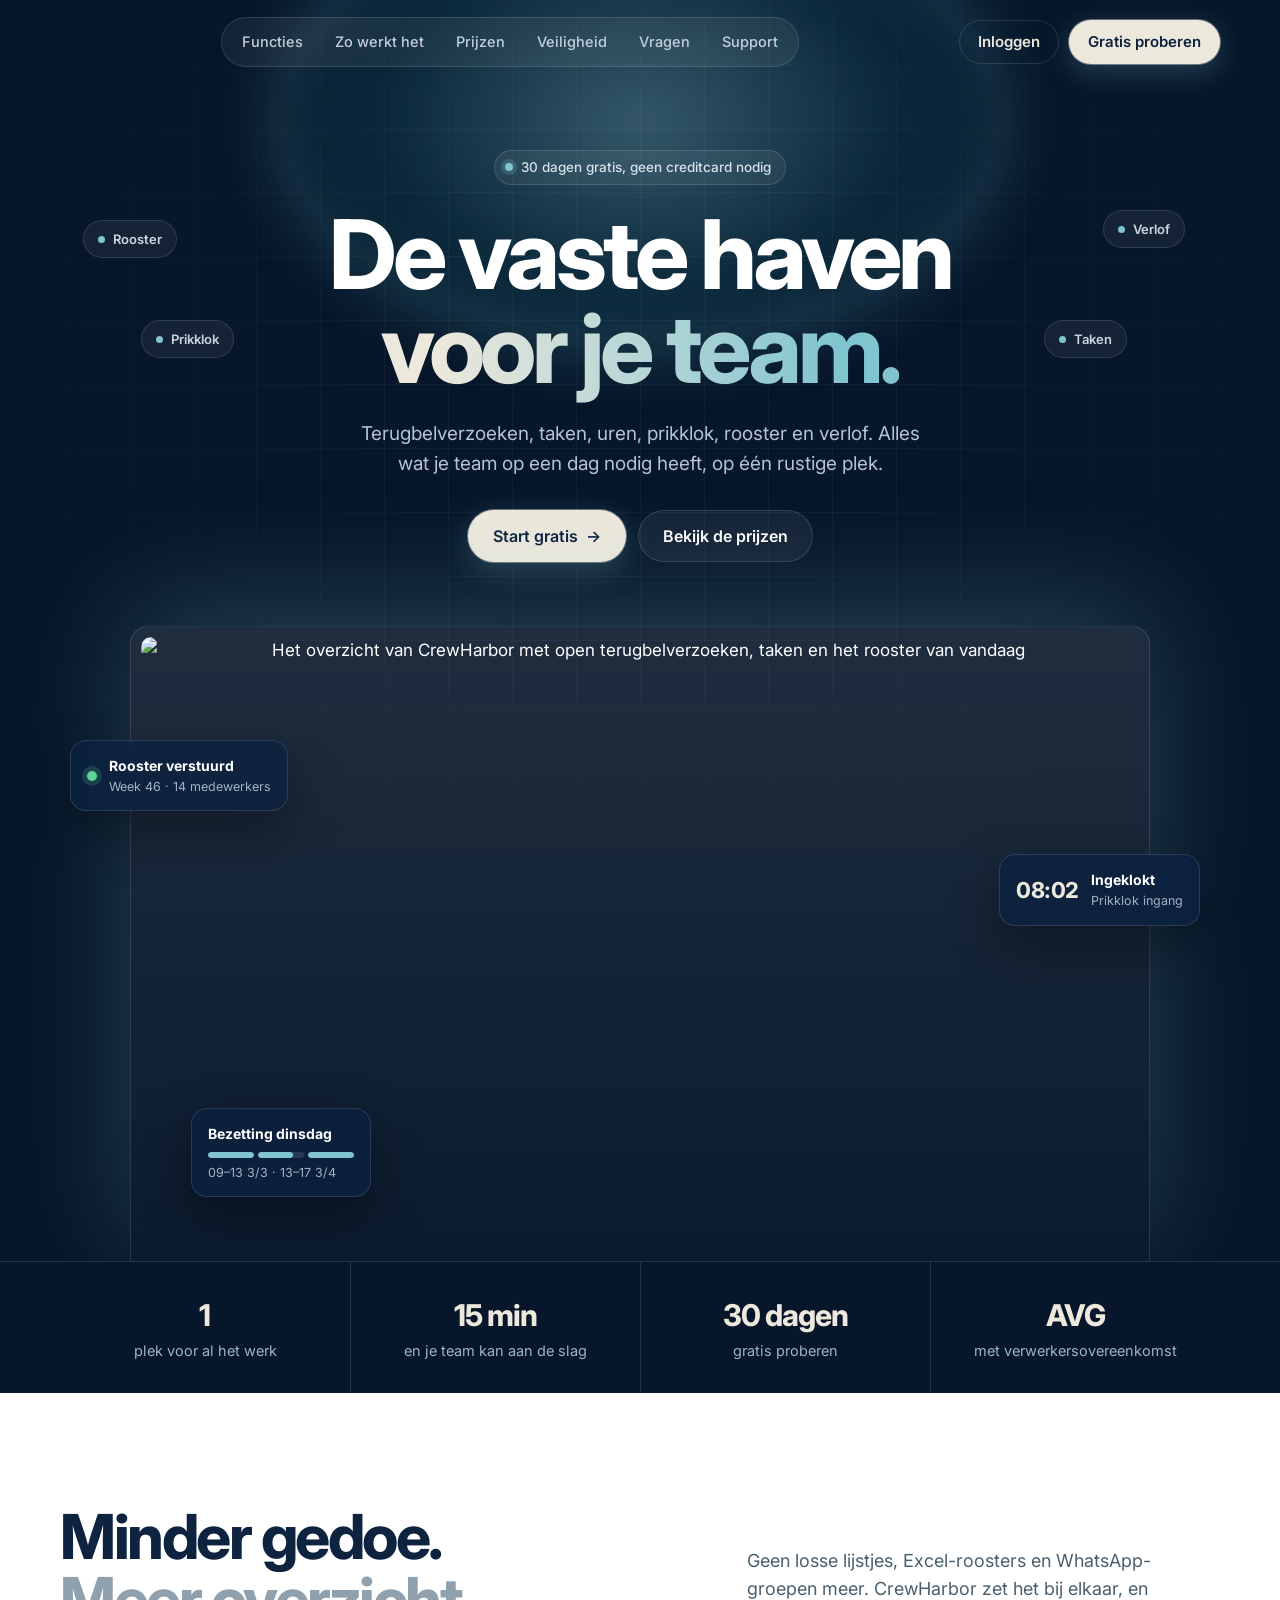
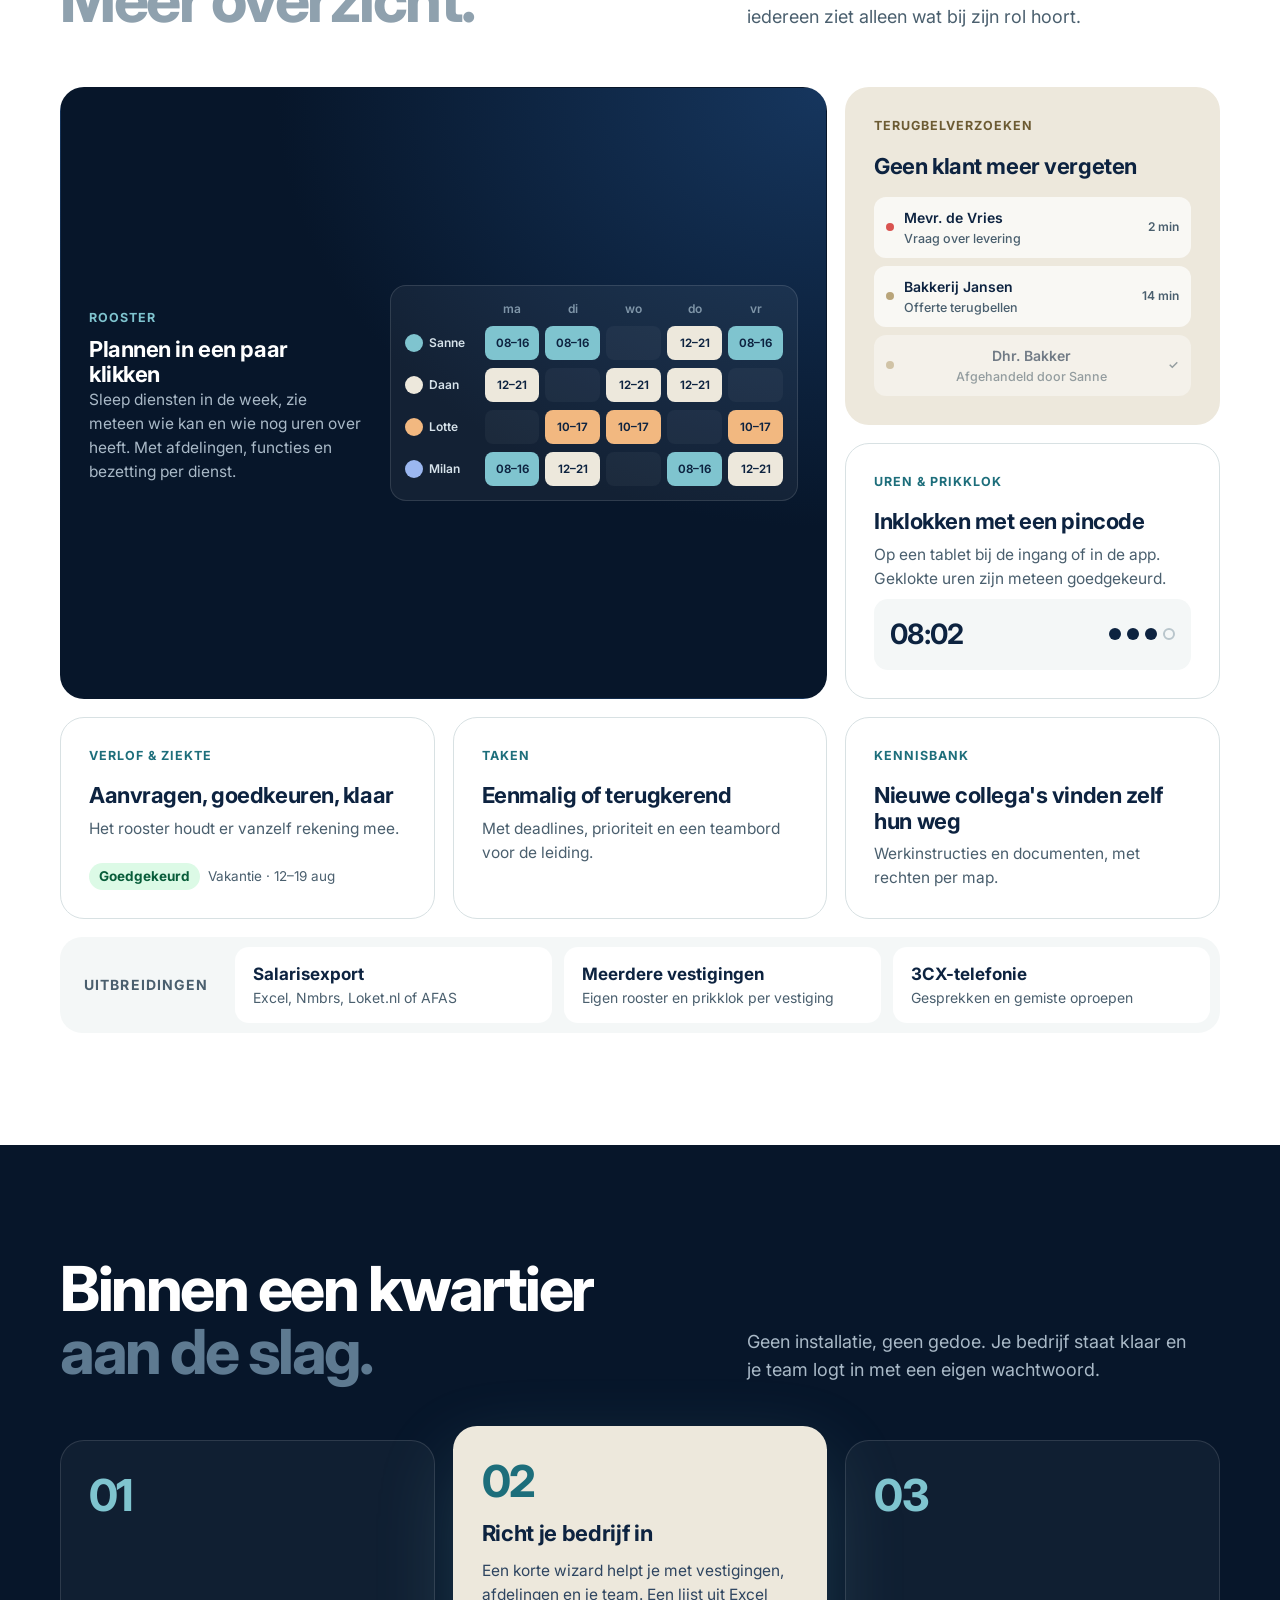
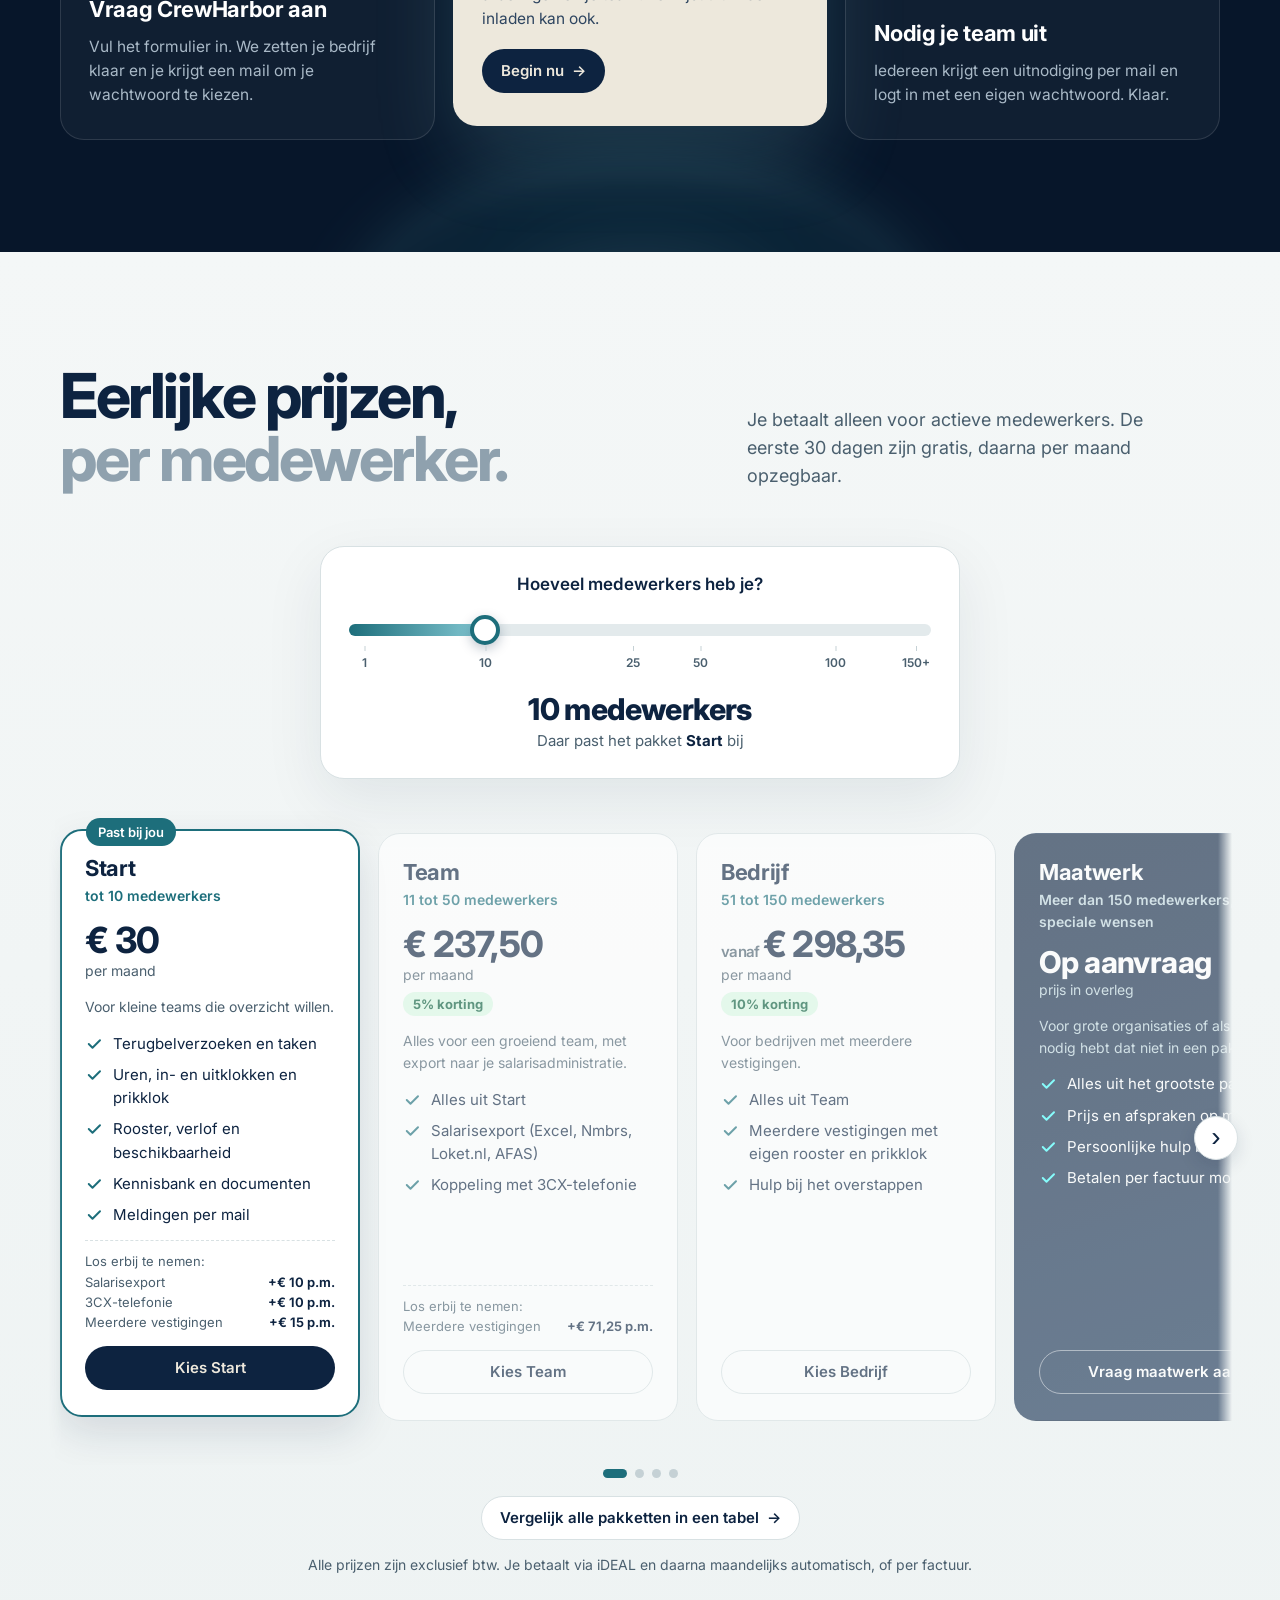
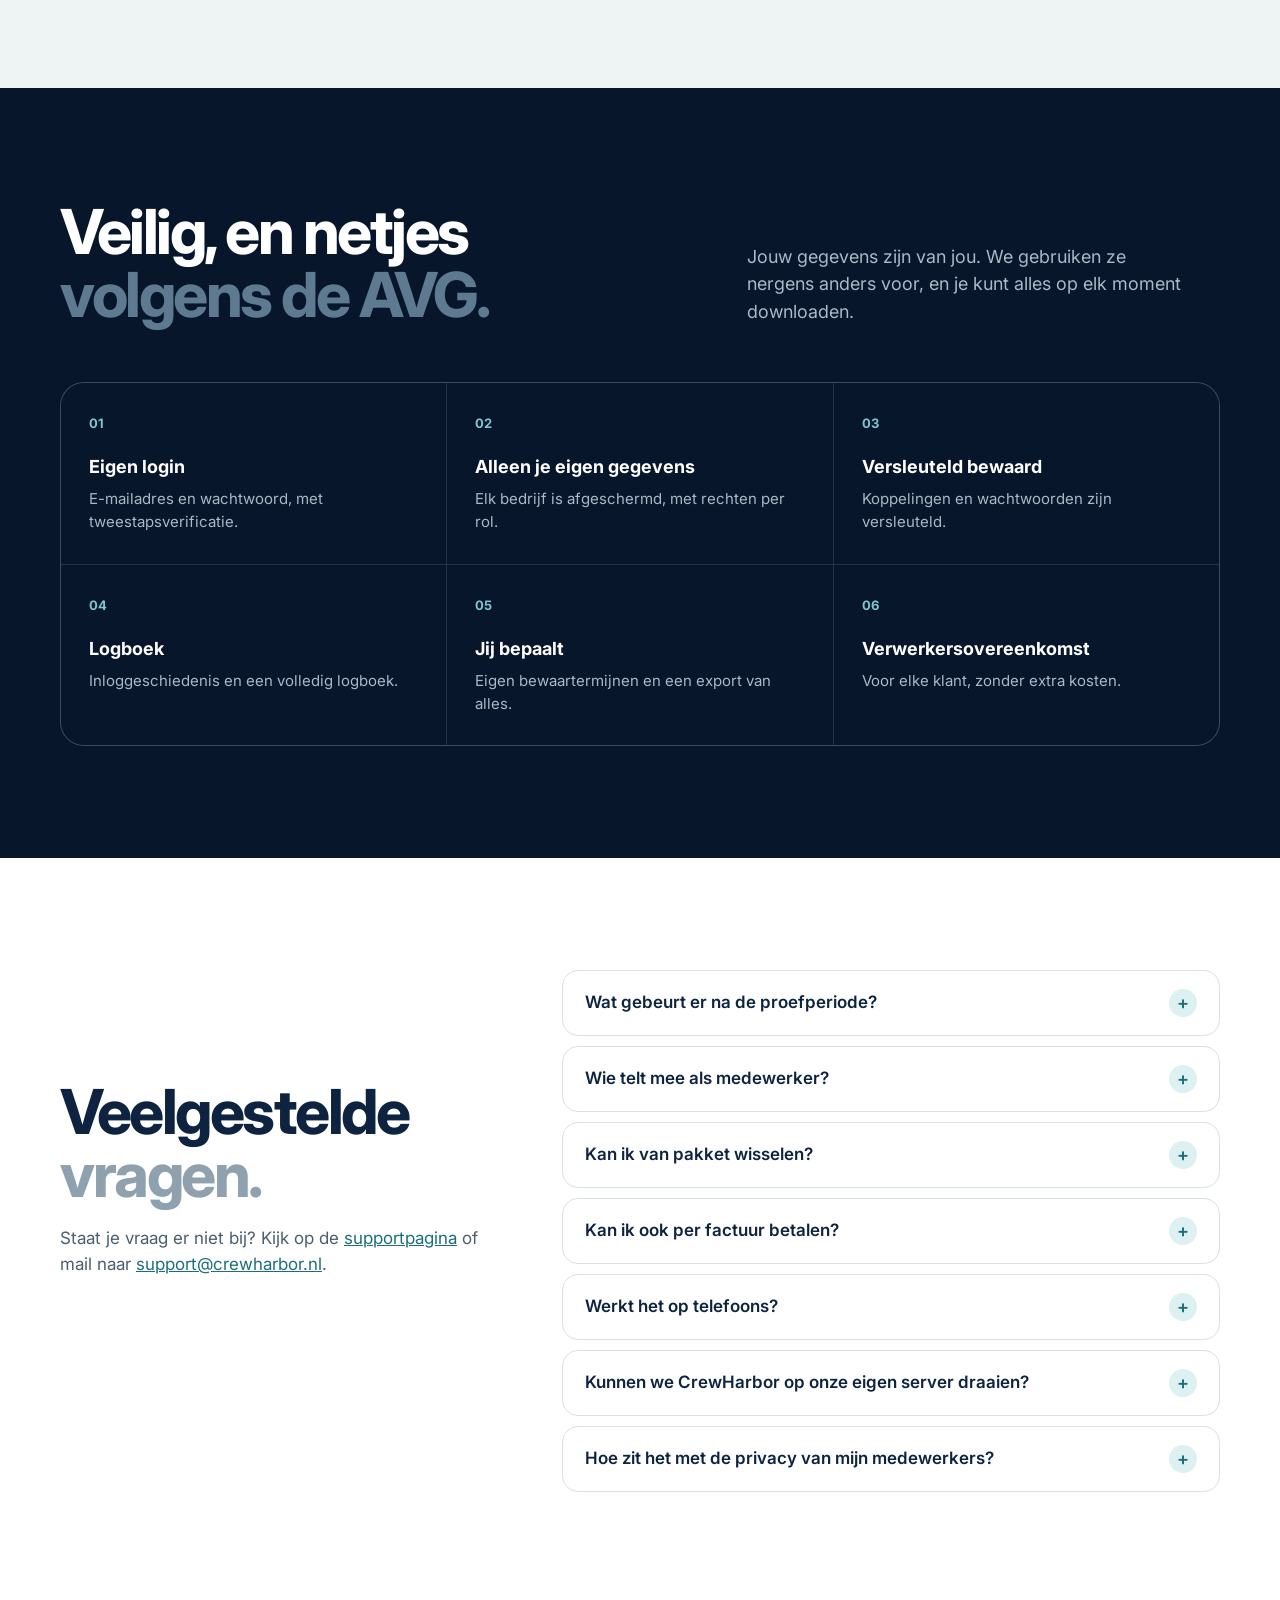
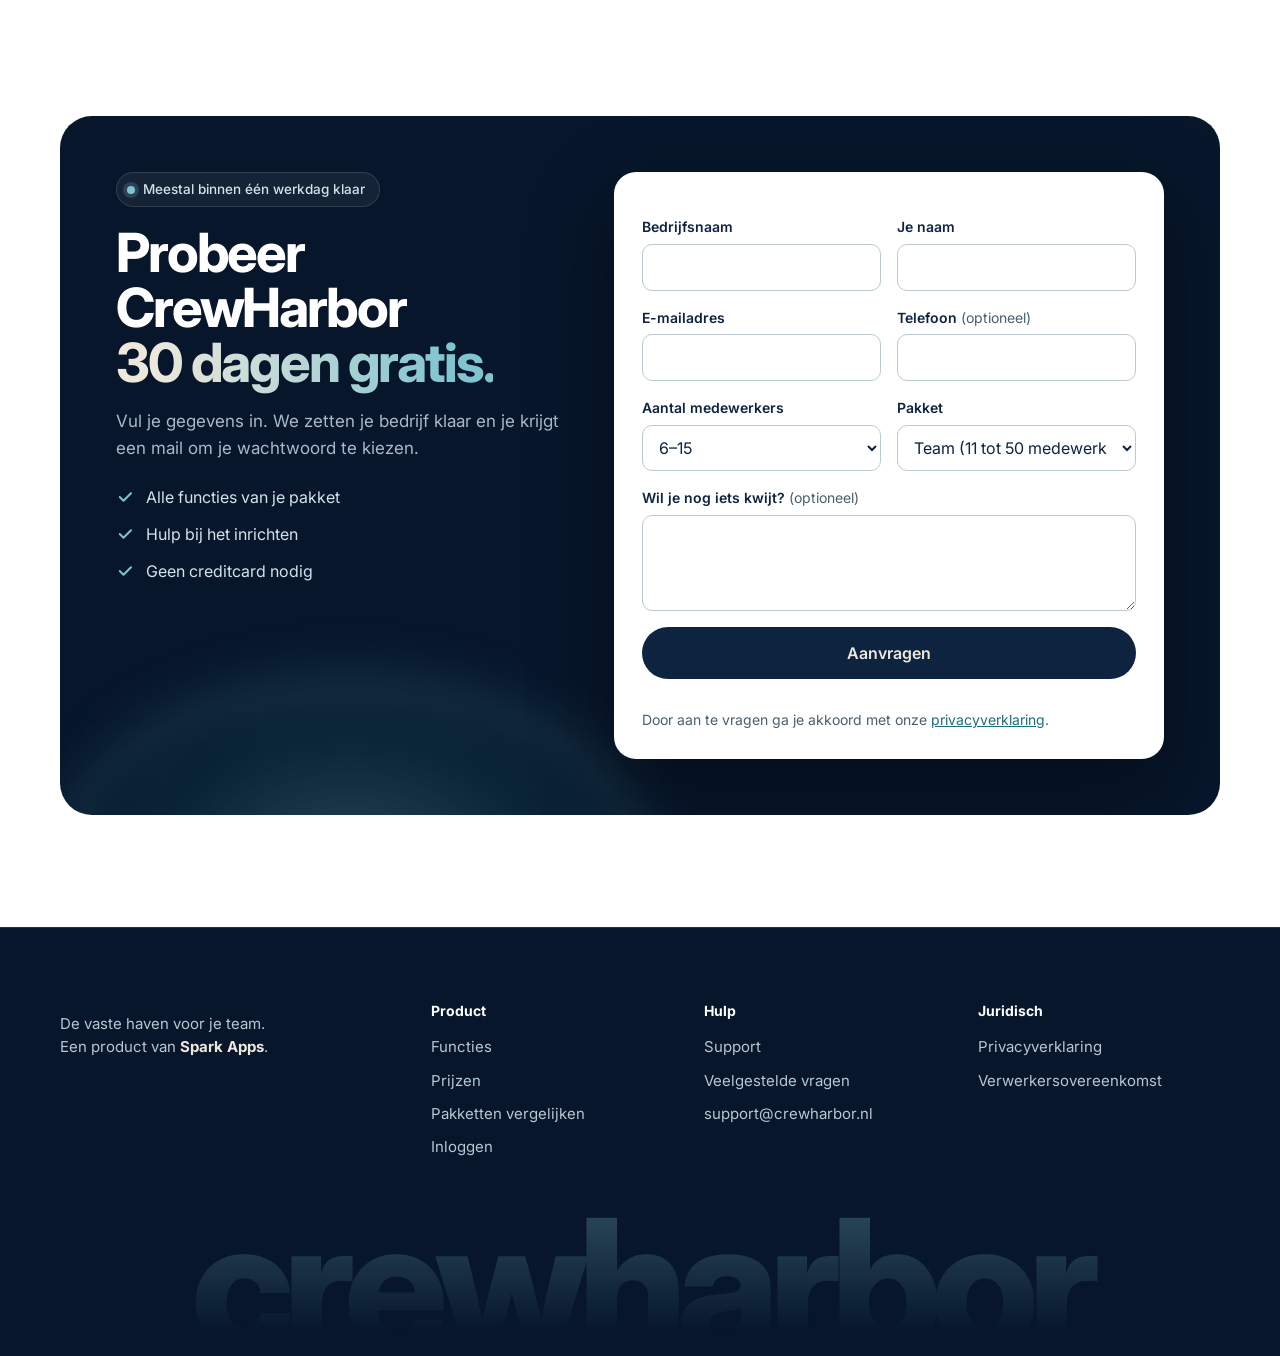
==== commit 40be3482: "Support en Vergelijken: dezelfde menubalk en voet als de homepage, pagina's in de nieuwe stijl Co-Au" ====
--- a/index.html
+++ b/index.html
@@ -13,7 +13,7 @@
 <link rel="preconnect" href="https://fonts.googleapis.com">
 <link rel="preconnect" href="https://fonts.gstatic.com" crossorigin>
 <link rel="stylesheet" href="https://fonts.googleapis.com/css2?family=Inter:opsz,wght@14..32,400..750&display=swap">
-<link rel="stylesheet" href="site.css?v=8">
+<link rel="stylesheet" href="site.css?v=9">
 <script>
   // oude links (uitnodigingen, wachtwoord) gaan naar de app
   if (/^#\/[a-z]/.test(location.hash)) location.replace('app/' + location.hash);
--- a/site.css
+++ b/site.css
@@ -473,3 +473,23 @@
 .foot-word { font-size: clamp(54px, 14.2vw, 196px); white-space: nowrap; }
 .v3 .plans { padding: 22px 12px 44px; margin: 0 -12px; }
 @media (max-width: 640px) { .facts strong { font-size: 22px; } .facts-in div { padding: 20px 10px; } .facts span { font-size: 13px; } }
+
+/* subpagina's (support, vergelijken) in v3-stijl */
+.sub .hx { padding: 150px 0 96px; }
+.sub .hx h1 { font-size: clamp(42px, 6.4vw, 80px); }
+.sup-hx .sup-search { max-width: 640px; margin: 34px auto 0; }
+.sup-hx .sup-search .input { min-height: 60px; border-radius: 99px; padding: 0 26px; font-size: 17px; background: rgba(255,255,255,.96); border: 0; box-shadow: 0 20px 60px rgba(0,0,0,.35), 0 0 0 6px rgba(127,196,207,.12); }
+.sup-hx .sup-ways { max-width: 640px; margin: 16px auto 0; grid-template-columns: repeat(auto-fit, minmax(190px, 1fr)); }
+.sup-hx .sup-way { background: var(--glass); border: 1px solid var(--glass-line); color: #fff; border-radius: 18px; text-align: left; transition: background .2s, border-color .2s; }
+.sup-hx .sup-way:hover { background: rgba(255,255,255,.1); border-color: rgba(127,196,207,.5); }
+.sup-hx .sup-way span { color: #A9B9C7; }
+.sup-cats { display: flex; flex-wrap: wrap; gap: 8px; margin-top: 22px; }
+.sup-cats a { padding: 8px 14px; border-radius: 99px; background: var(--bg); color: var(--ink); text-decoration: none; font-size: 14px; font-weight: 600; border: 1px solid var(--line); }
+.sup-cats a:hover { border-color: var(--accent); color: var(--accent); }
+.v3 .faq-cat { margin: 34px 0 12px; scroll-margin-top: 110px; }
+.v3 #faq-groups .faq-cat:first-child { margin-top: 0; }
+.v3 #faq-groups .faq { display: grid; gap: 10px; }
+.cmp-sec { padding-top: 64px; }
+.cmp-sec .cmp-wrap { border-radius: 24px; box-shadow: 0 20px 60px rgba(13,35,64,.08); }
+.cmp-sec .btn.outline, .cmp-sec .btn.primary { border-radius: 99px; }
+@media (max-width: 640px) { .sub .hx { padding: 120px 0 64px; } }
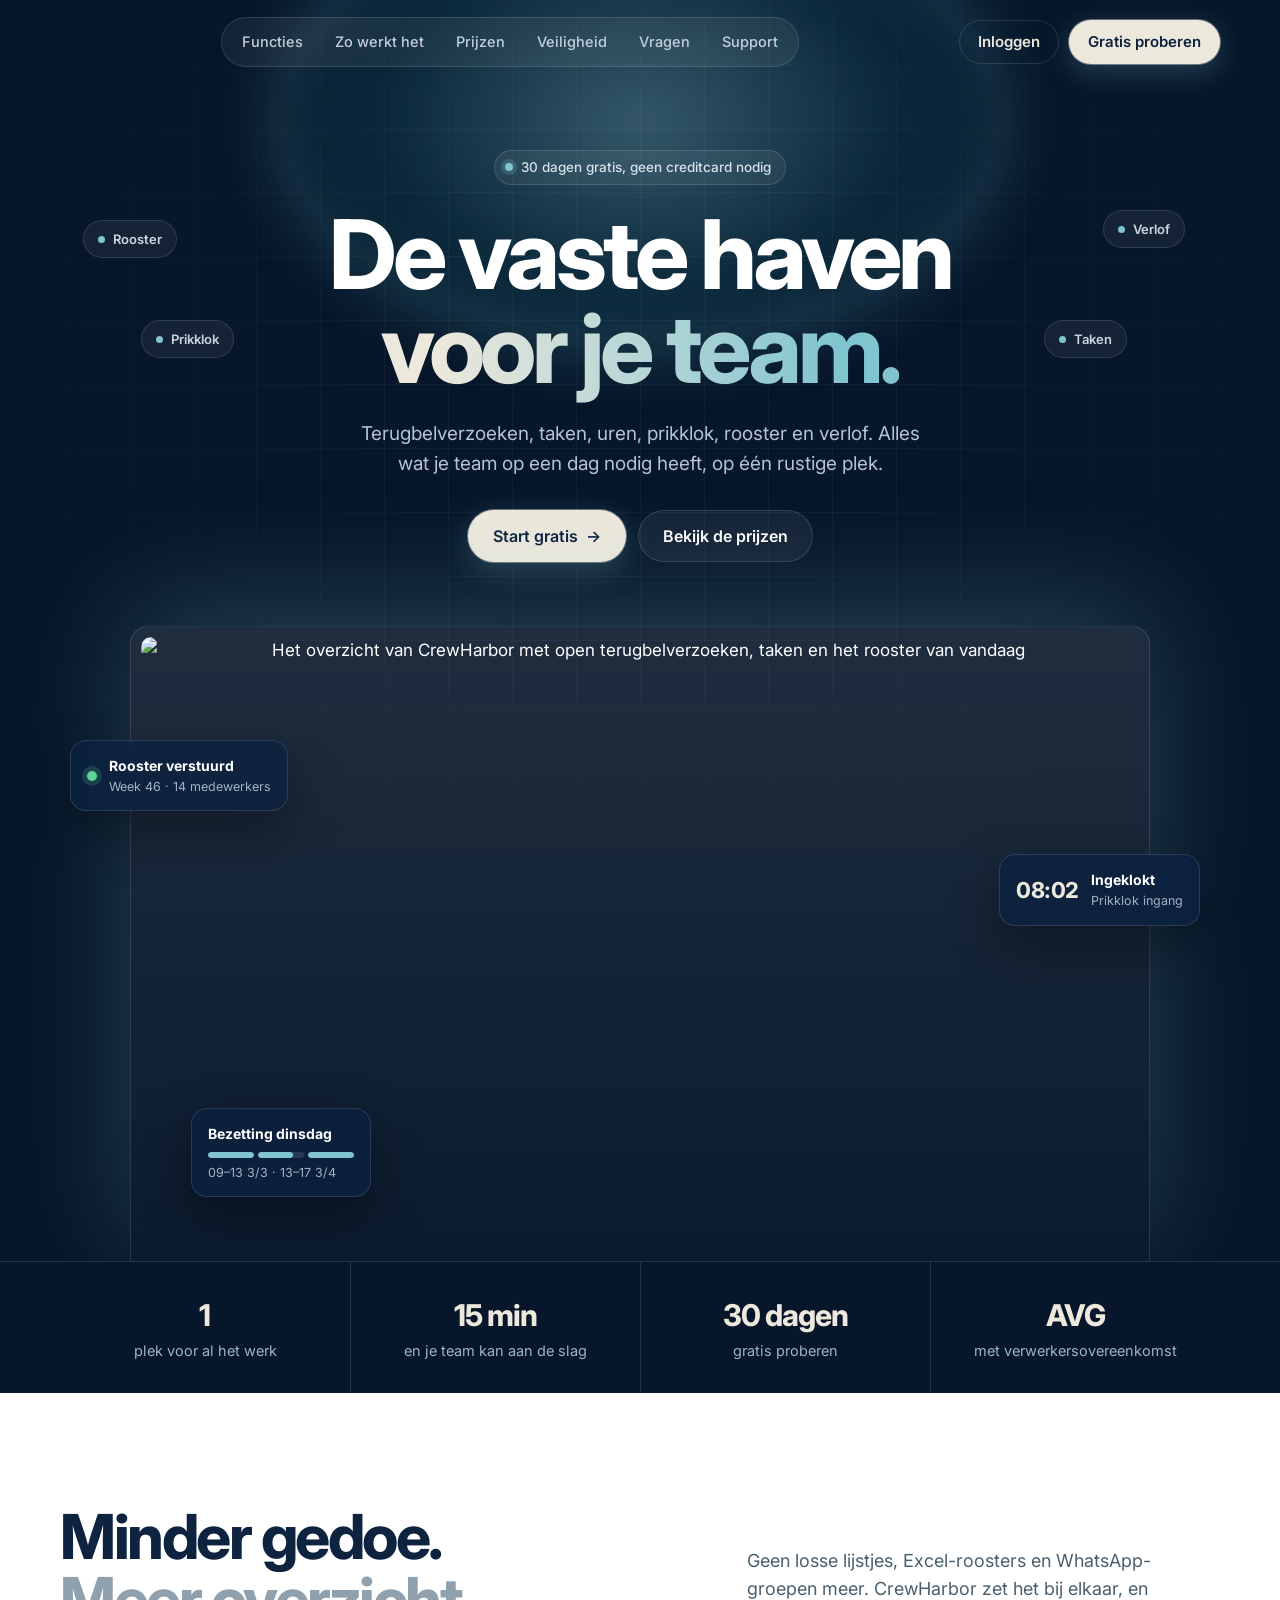
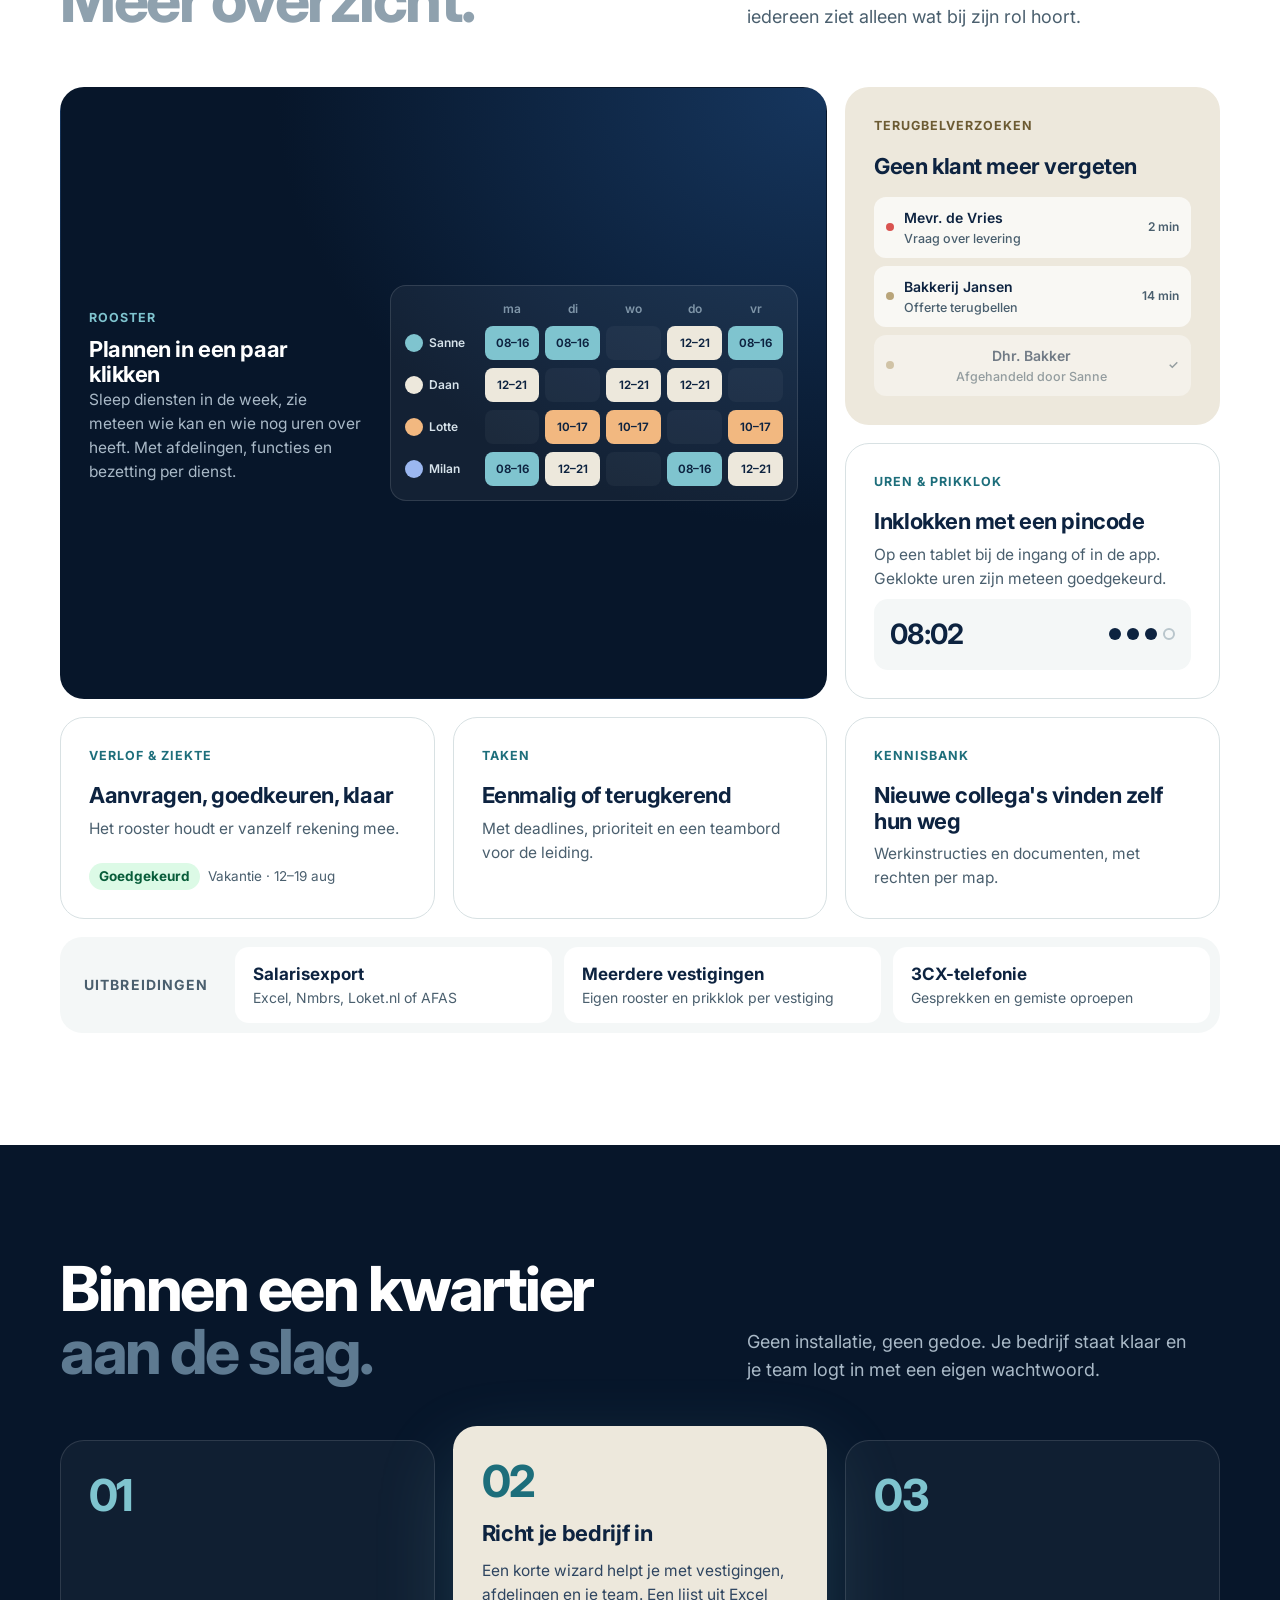
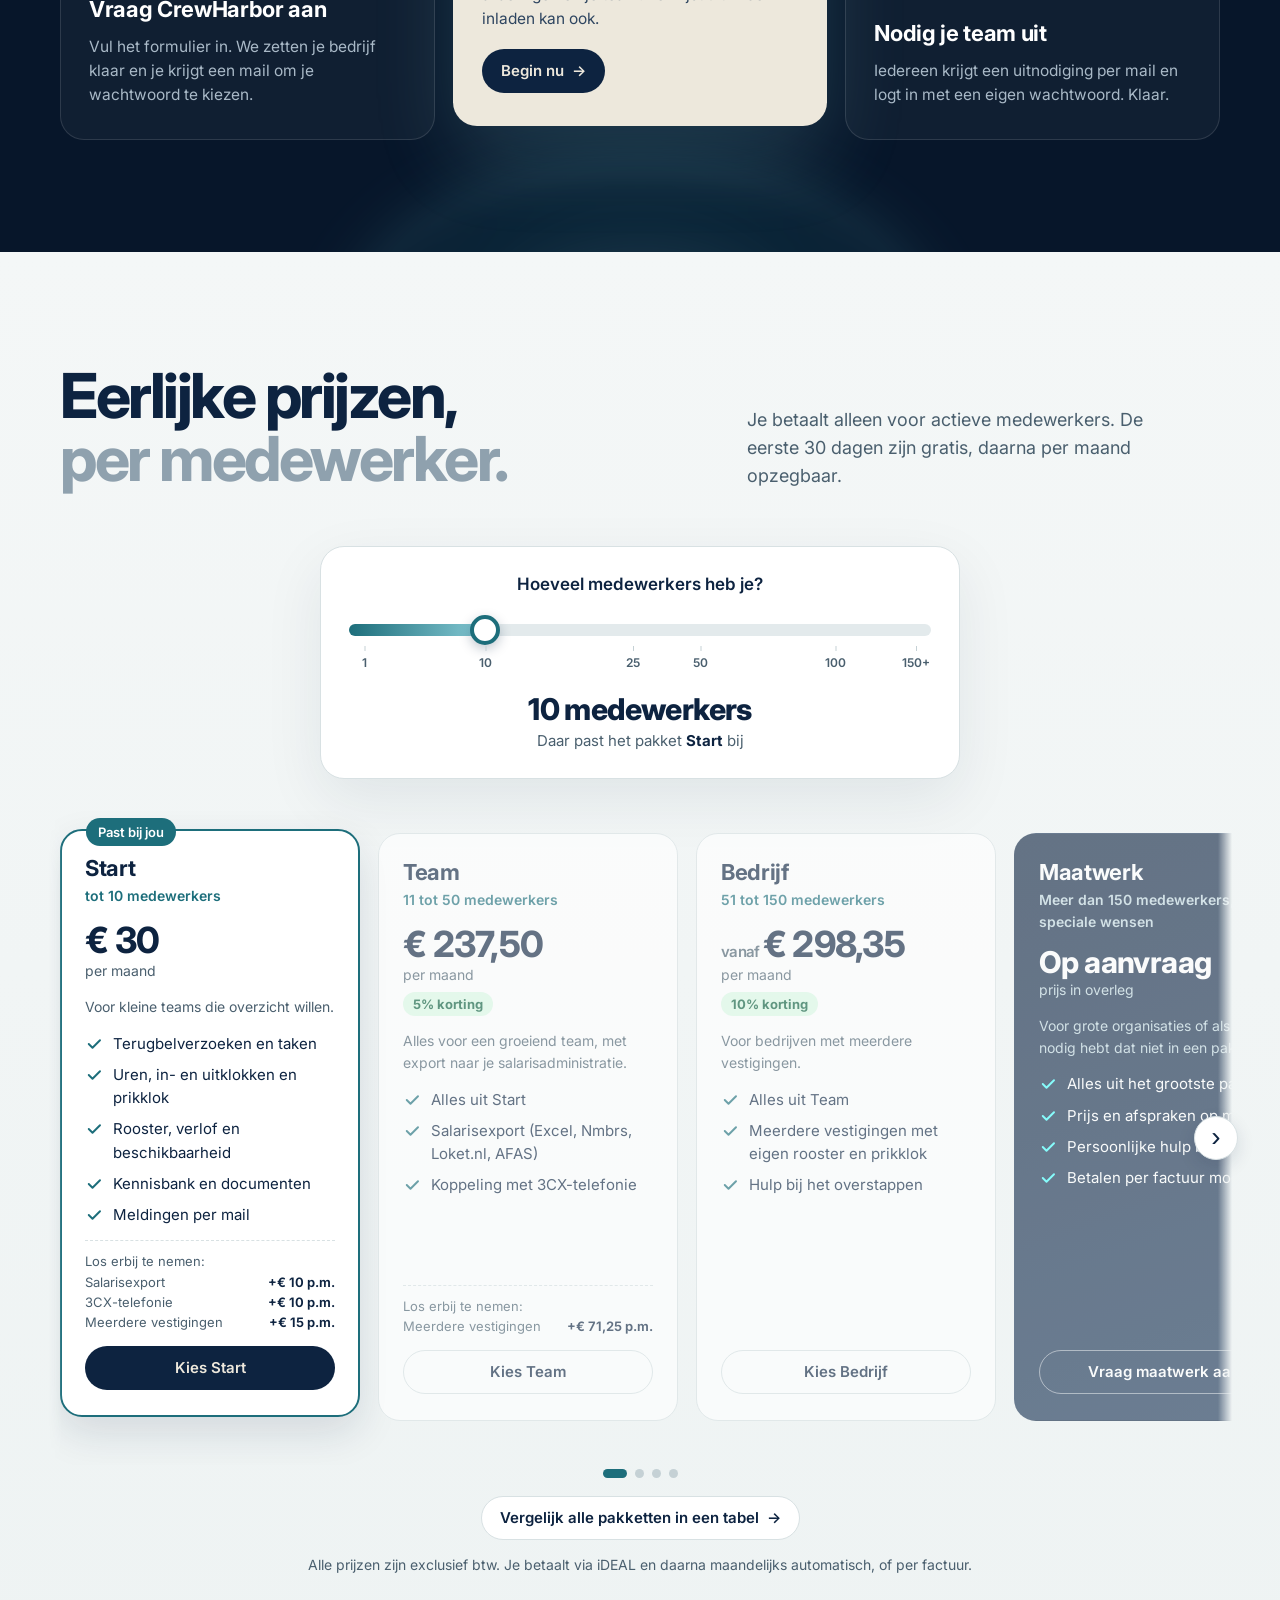
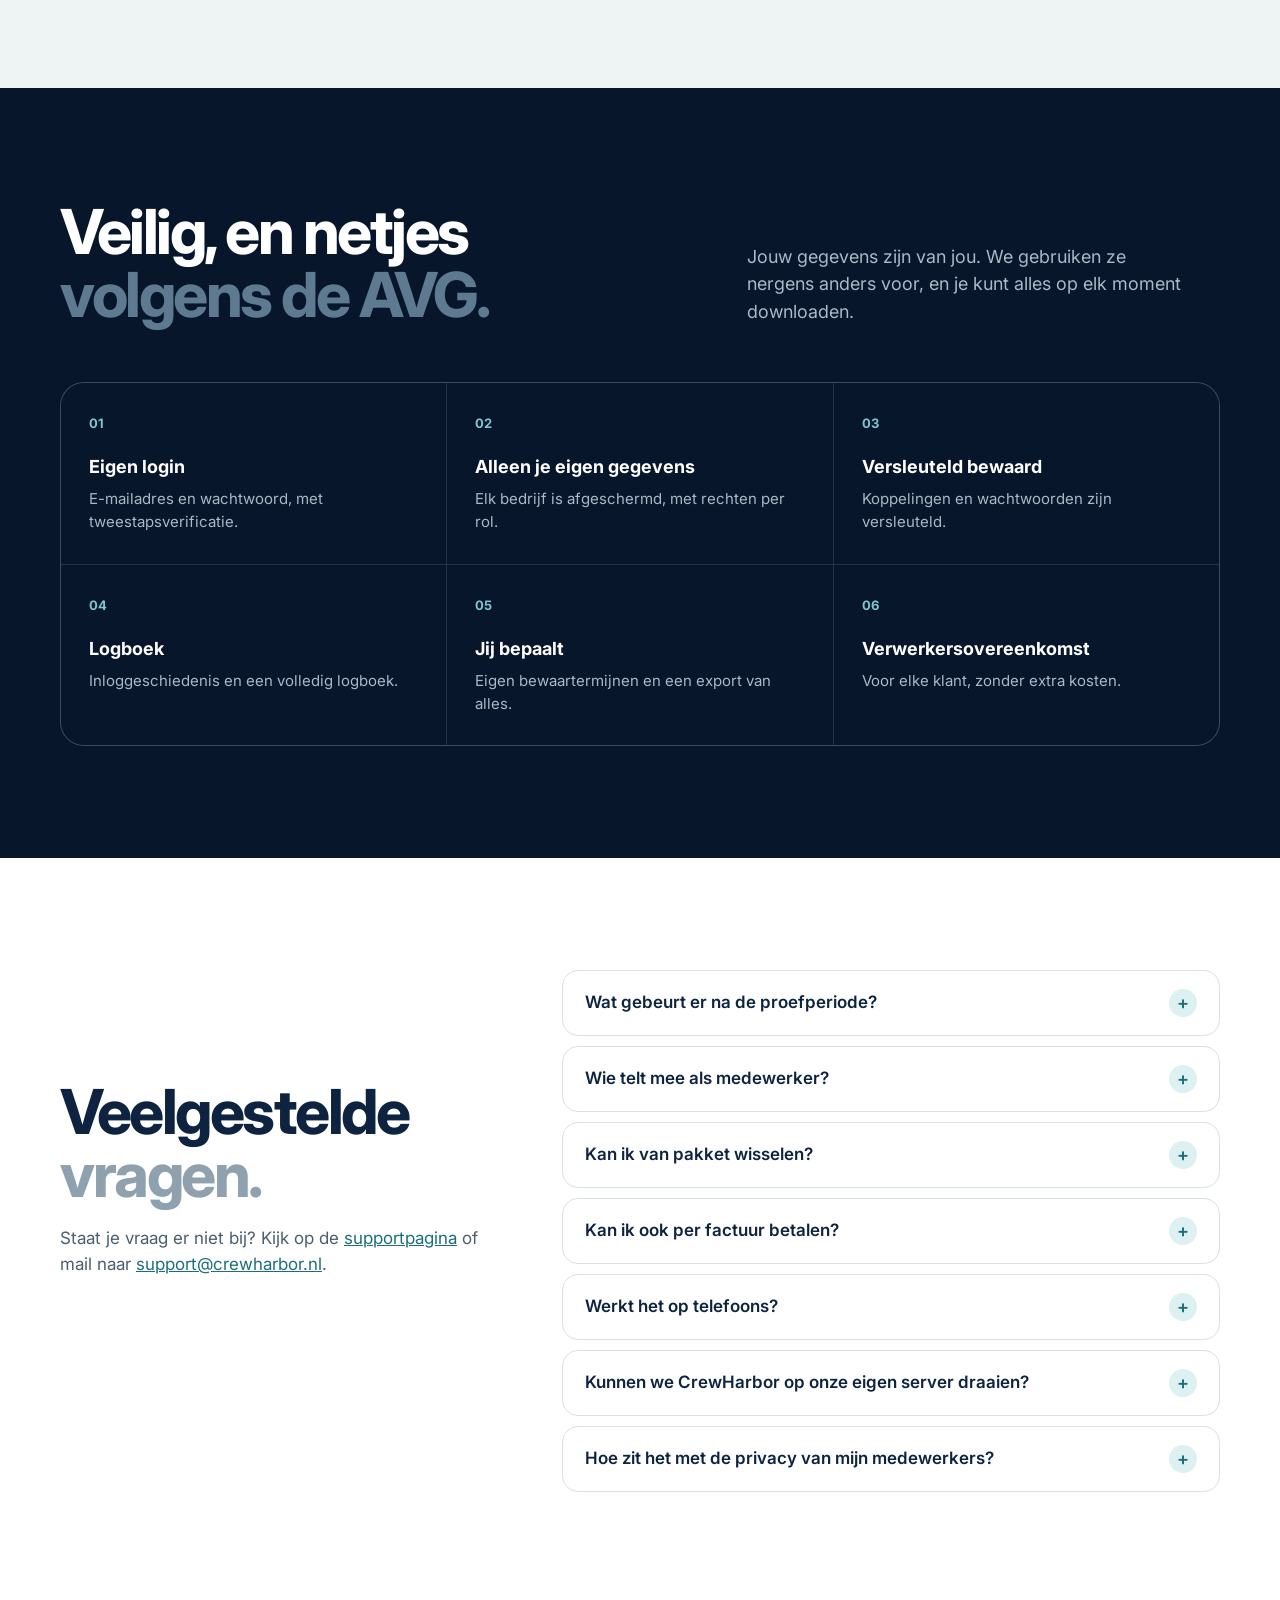
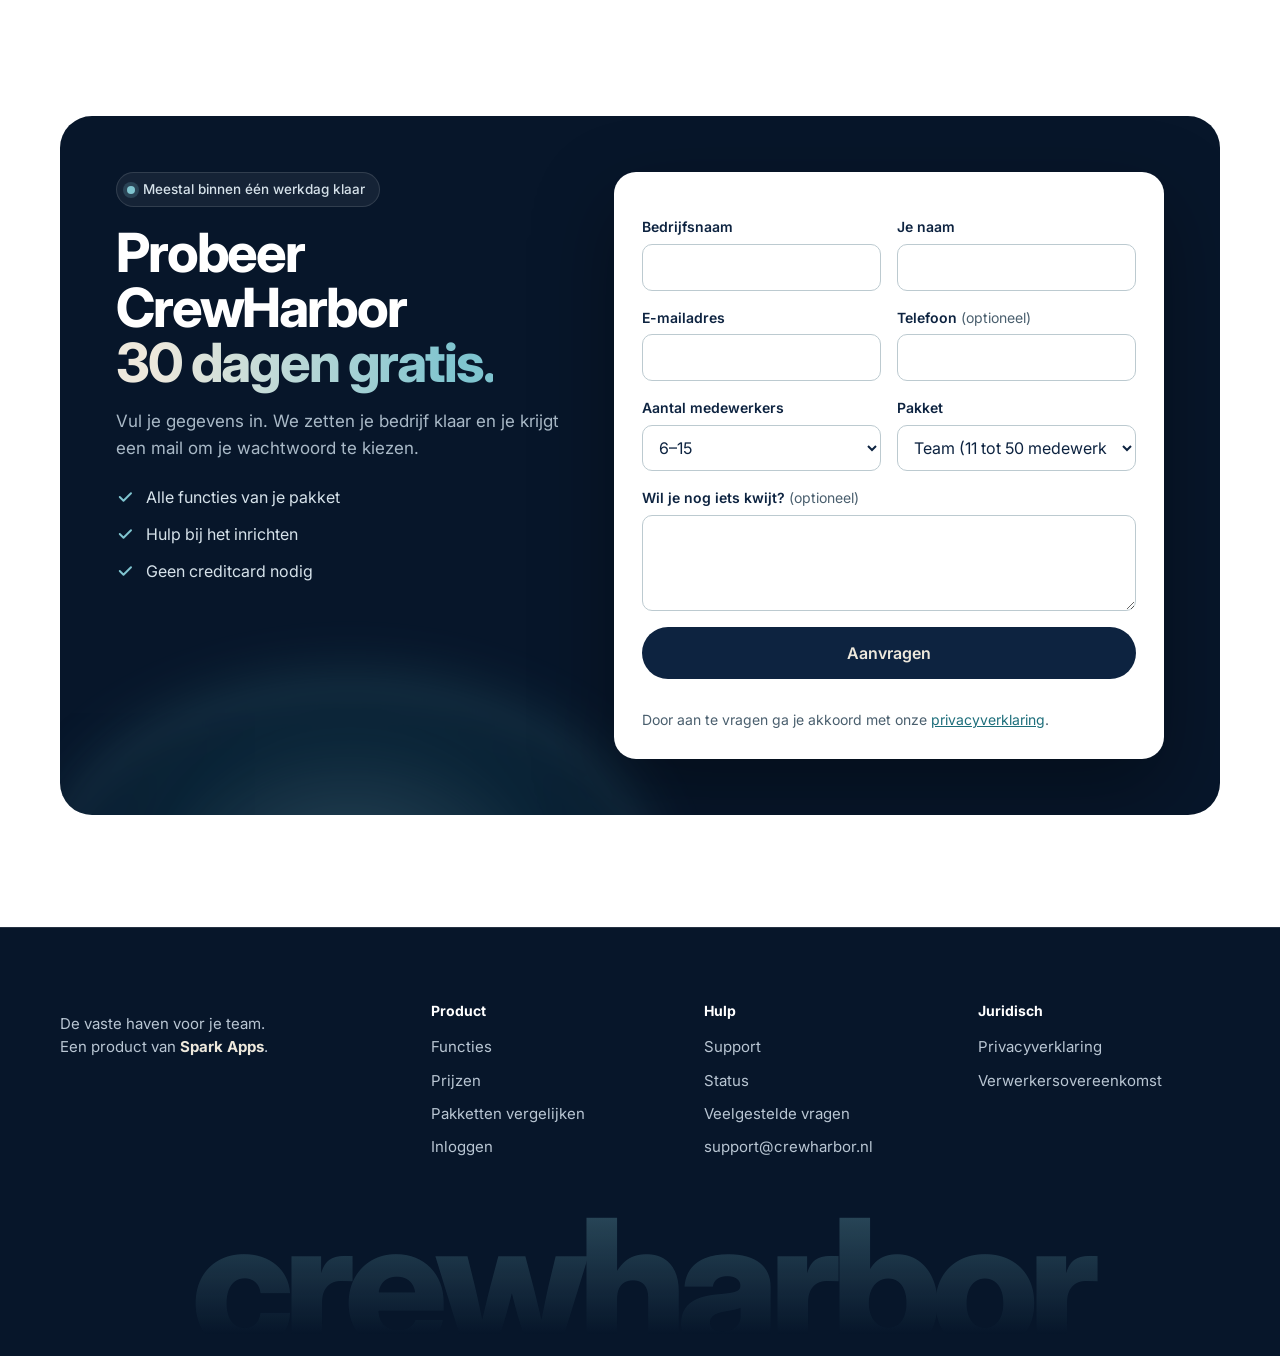
==== commit 7e6a1af3: "Diensten ruilen, dashboard voor de eigenaar en een statuspagina (met storingen beheren in Beheer) Co" ====
--- a/index.html
+++ b/index.html
@@ -13,7 +13,7 @@
 <link rel="preconnect" href="https://fonts.googleapis.com">
 <link rel="preconnect" href="https://fonts.gstatic.com" crossorigin>
 <link rel="stylesheet" href="https://fonts.googleapis.com/css2?family=Inter:opsz,wght@14..32,400..750&display=swap">
-<link rel="stylesheet" href="site.css?v=9">
+<link rel="stylesheet" href="site.css?v=10">
 <script>
   // oude links (uitnodigingen, wachtwoord) gaan naar de app
   if (/^#\/[a-z]/.test(location.hash)) location.replace('app/' + location.hash);
@@ -249,7 +249,7 @@
     <div class="foot-cols">
       <div class="foot-brand"><span id="logo2"></span><p>De vaste haven voor je team.<br>Een product van <strong>Spark Apps</strong>.</p></div>
       <nav aria-label="Product"><b>Product</b><a href="#functies">Functies</a><a href="#prijzen">Prijzen</a><a href="prijzen.html">Pakketten vergelijken</a><a href="app/">Inloggen</a></nav>
-      <nav aria-label="Hulp"><b>Hulp</b><a href="support.html">Support</a><a href="#vragen">Veelgestelde vragen</a><a href="mailto:support@crewharbor.nl">support@crewharbor.nl</a></nav>
+      <nav aria-label="Hulp"><b>Hulp</b><a href="support.html">Support</a><a href="status.html">Status</a><a href="#vragen">Veelgestelde vragen</a><a href="mailto:support@crewharbor.nl">support@crewharbor.nl</a></nav>
       <nav aria-label="Juridisch"><b>Juridisch</b><a href="app/privacy.html">Privacyverklaring</a><a href="app/verwerkersovereenkomst.html">Verwerkersovereenkomst</a></nav>
     </div>
     <div class="foot-word" aria-hidden="true">crewharbor</div>
--- a/site.css
+++ b/site.css
@@ -493,3 +493,41 @@
 .cmp-sec .cmp-wrap { border-radius: 24px; box-shadow: 0 20px 60px rgba(13,35,64,.08); }
 .cmp-sec .btn.outline, .cmp-sec .btn.primary { border-radius: 99px; }
 @media (max-width: 640px) { .sub .hx { padding: 120px 0 64px; } }
+
+/* statuspagina */
+.st-banner { display: inline-flex; align-items: center; gap: 12px; margin-top: 30px; padding: 14px 24px; border-radius: 99px; font-size: 18px; font-weight: 700; background: rgba(95,211,154,.14); border: 1px solid rgba(95,211,154,.4); color: #fff; }
+.st-banner.part, .st-banner.maint { background: rgba(245,166,35,.15); border-color: rgba(245,166,35,.45); }
+.st-banner.down { background: rgba(240,82,82,.16); border-color: rgba(240,82,82,.5); }
+.st-hx .hx-lead.small { font-size: 14px; margin-top: 14px; }
+.st-dot { width: 12px; height: 12px; border-radius: 50%; flex: none; background: #1F9D5B; box-shadow: 0 0 0 5px rgba(31,157,91,.18); }
+.st-dot.part { background: #D98E04; box-shadow: 0 0 0 5px rgba(217,142,4,.18); } .st-dot.down { background: #D92D20; box-shadow: 0 0 0 5px rgba(217,45,32,.18); }
+.st-dot.maint { background: #2E6FD8; box-shadow: 0 0 0 5px rgba(46,111,216,.18); } .st-dot.checking { background: #9FB3C4; box-shadow: none; animation: bob 1s infinite; }
+.st-wrap { max-width: 900px; }
+.st-head { display: flex; justify-content: space-between; align-items: center; gap: 12px; margin-bottom: 18px; }
+.st-head h2, .st-h2 { font-size: 28px; letter-spacing: -.02em; }
+.st-h2 { margin: 48px 0 16px; }
+.st-list { border: 1px solid var(--line); border-radius: 22px; overflow: hidden; background: #fff; }
+.st-row { padding: 20px 22px; border-top: 1px solid var(--line); display: grid; gap: 12px; }
+.st-row:first-child { border-top: 0; }
+.st-top { display: flex; justify-content: space-between; gap: 12px; align-items: center; }
+.st-top > div:first-child { display: grid; }
+.st-now { display: inline-flex; align-items: center; gap: 10px; font-weight: 700; font-size: 15px; color: #1F7A4D; }
+.st-now.part, .st-now.maint { color: #9A6100; } .st-now.down { color: #B42318; } .st-now.maint { color: #2E5DB0; }
+.st-now small { font-weight: 500; color: var(--muted); font-size: 12.5px; }
+.st-bars { display: grid; grid-template-columns: repeat(90, 1fr); gap: 2px; height: 34px; }
+.st-bars i, .st-legend i { border-radius: 3px; background: #2BB673; }
+.st-bars i.part, .st-legend i.part { background: #F5A623; } .st-bars i.down, .st-legend i.down { background: #E5484D; } .st-bars i.maint, .st-legend i.maint { background: #3E7BE0; }
+.st-bars i:hover { filter: brightness(.85); }
+.st-foot { display: flex; justify-content: space-between; font-size: 12px; color: var(--muted); }
+.st-legend { display: flex; flex-wrap: wrap; gap: 16px; margin-top: 14px; font-size: 13px; color: var(--muted); }
+.st-legend span { display: inline-flex; align-items: center; gap: 6px; } .st-legend i { width: 12px; height: 12px; display: inline-block; }
+.st-inc { display: grid; gap: 12px; }
+.st-card { padding: 20px 22px; border-radius: 18px; border: 1px solid var(--line); background: #fff; display: grid; gap: 6px; }
+.st-card.open { border-color: #F5A623; box-shadow: 0 10px 30px rgba(245,166,35,.12); }
+.st-card-top { display: flex; justify-content: space-between; gap: 12px; align-items: center; }
+.st-badge { font-size: 12.5px; font-weight: 700; padding: 3px 10px; border-radius: 99px; background: #DCFAE6; color: #085D3A; }
+.st-badge.part { background: #FEF0C7; color: #93370D; } .st-badge.down { background: #FEE4E2; color: #B42318; } .st-badge.maint { background: #E0EAFF; color: #1E40AF; }
+.st-tl { list-style: none; margin: 8px 0 0; padding: 0 0 0 16px; border-left: 2px solid var(--line); display: grid; gap: 10px; }
+.st-tl p { margin: 2px 0 0; font-size: 15px; }
+.st-none { padding: 18px 22px; border-radius: 18px; background: #F1FAF4; color: #1F7A4D; font-weight: 600; }
+@media (max-width: 640px) { .st-bars { grid-template-columns: repeat(45, 1fr); } .st-bars i:nth-child(-n+45) { display: none; } .st-foot span:first-child::after { content: ""; } .st-head { flex-wrap: wrap; } }
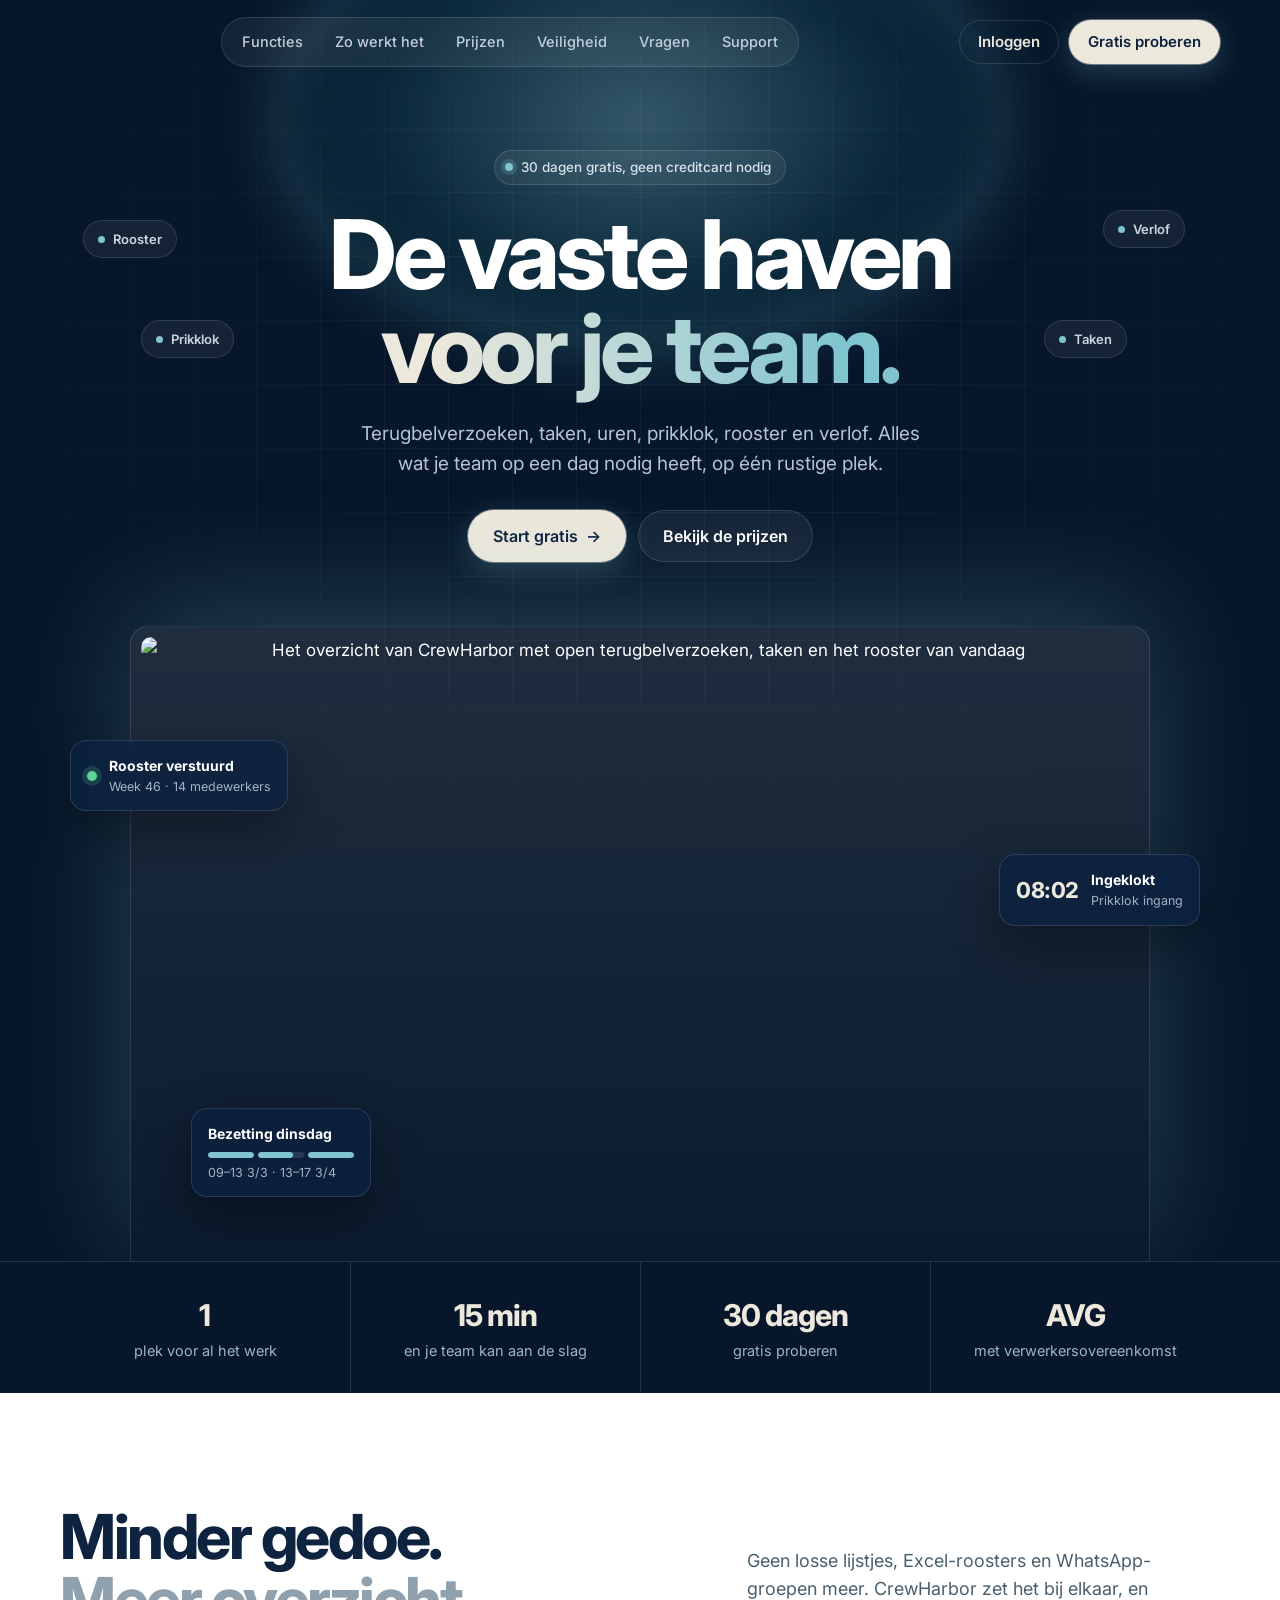
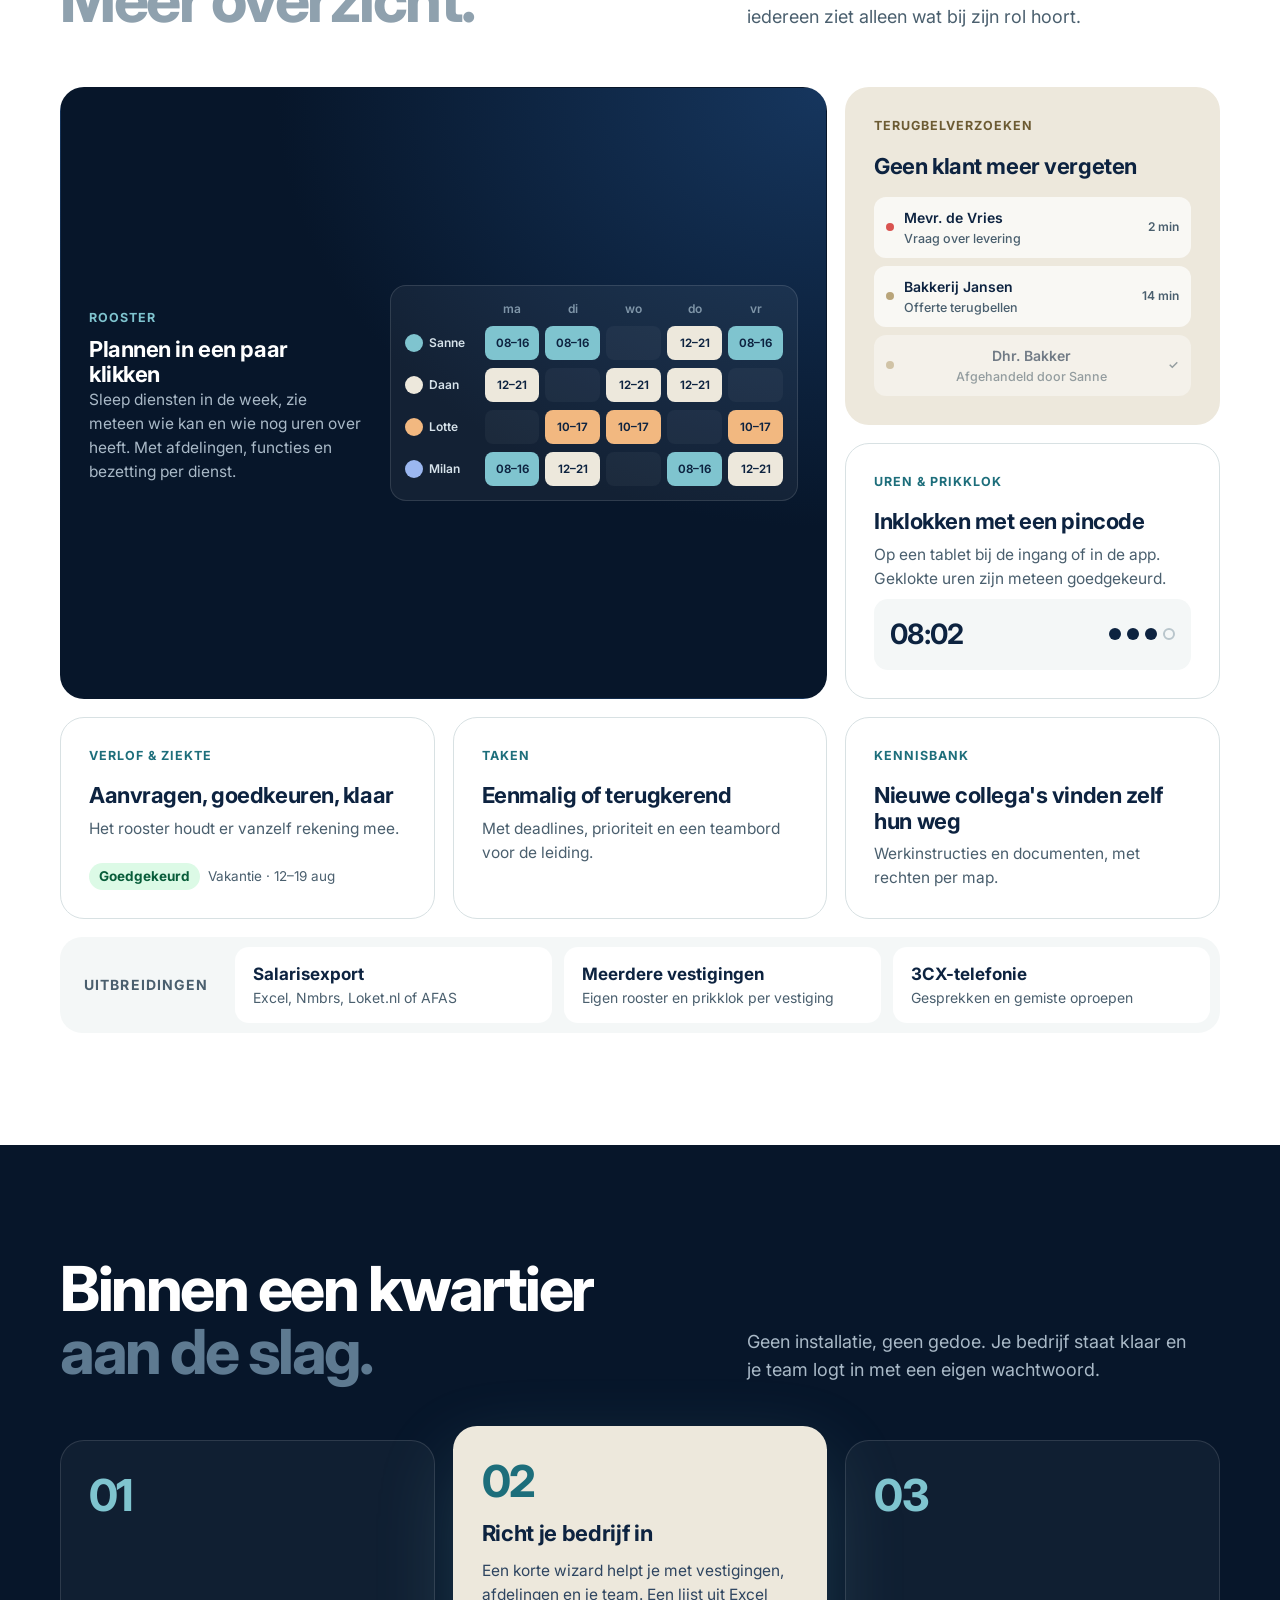
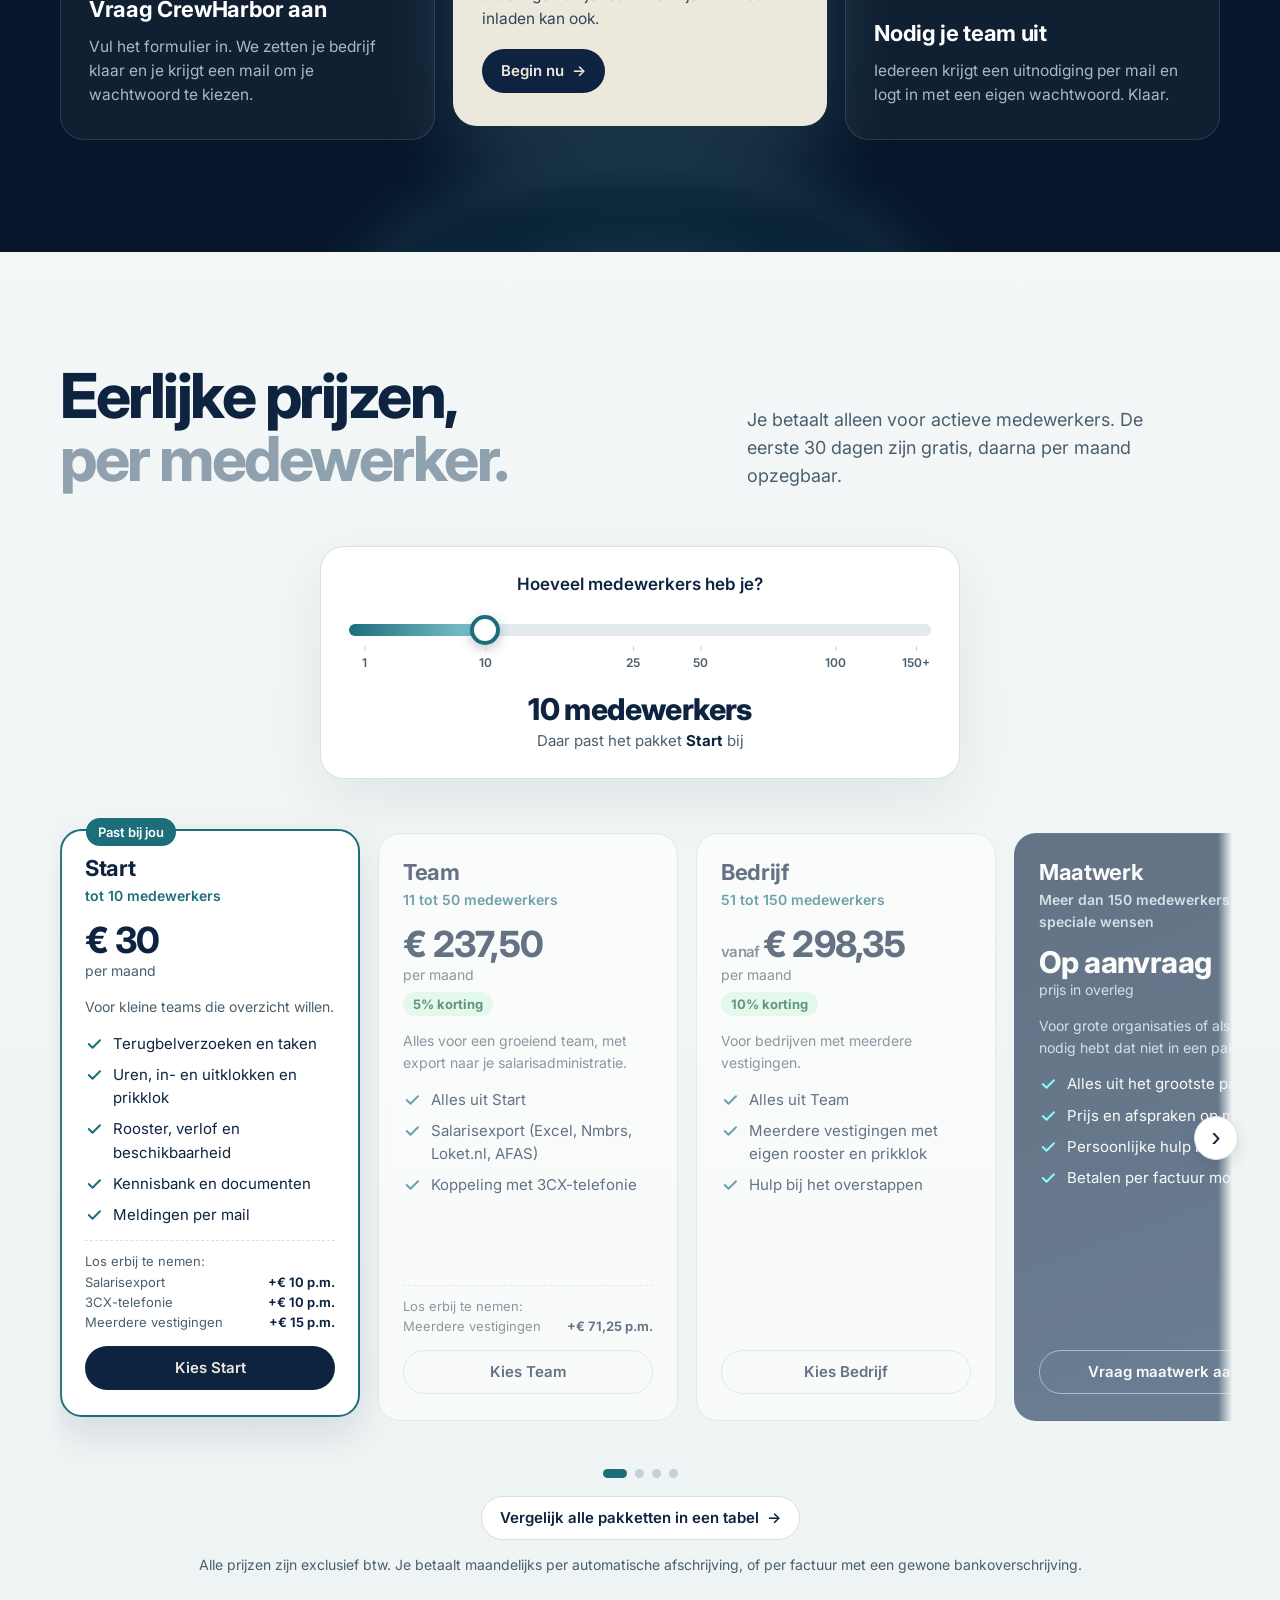
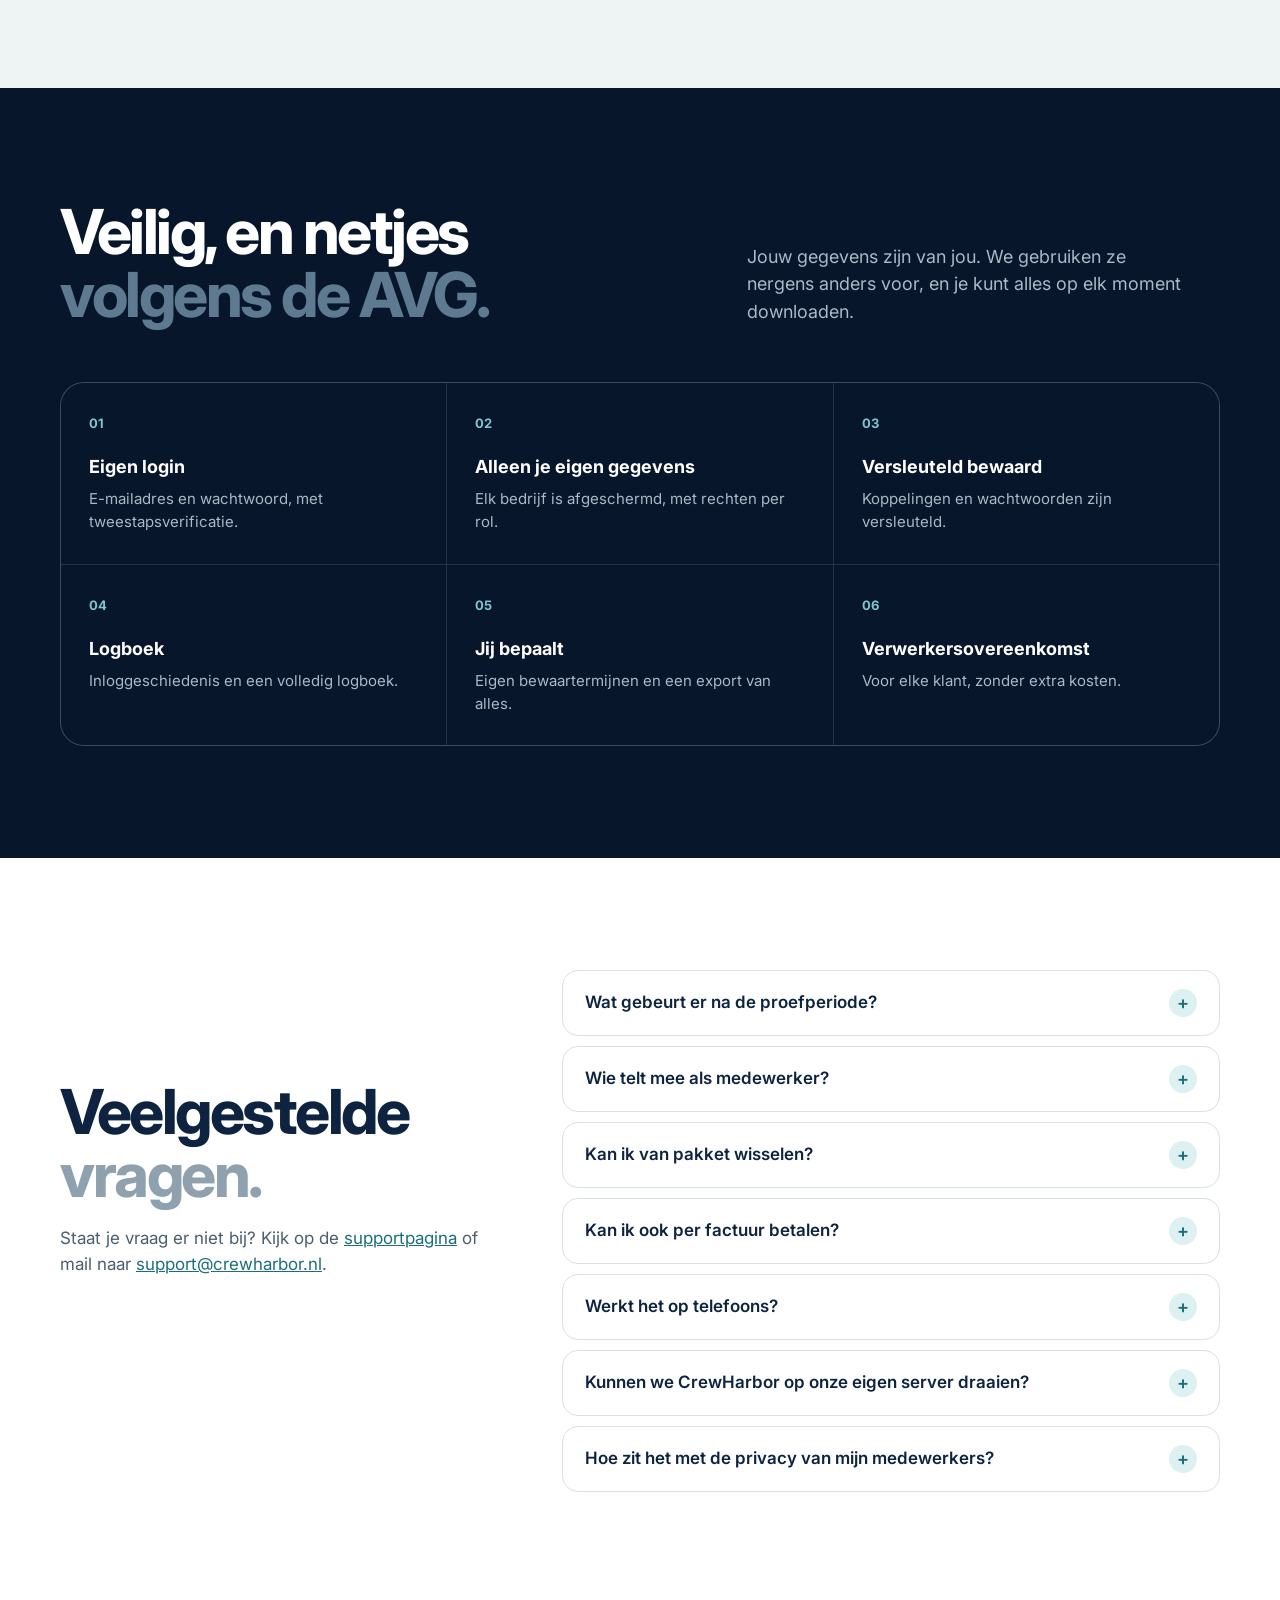
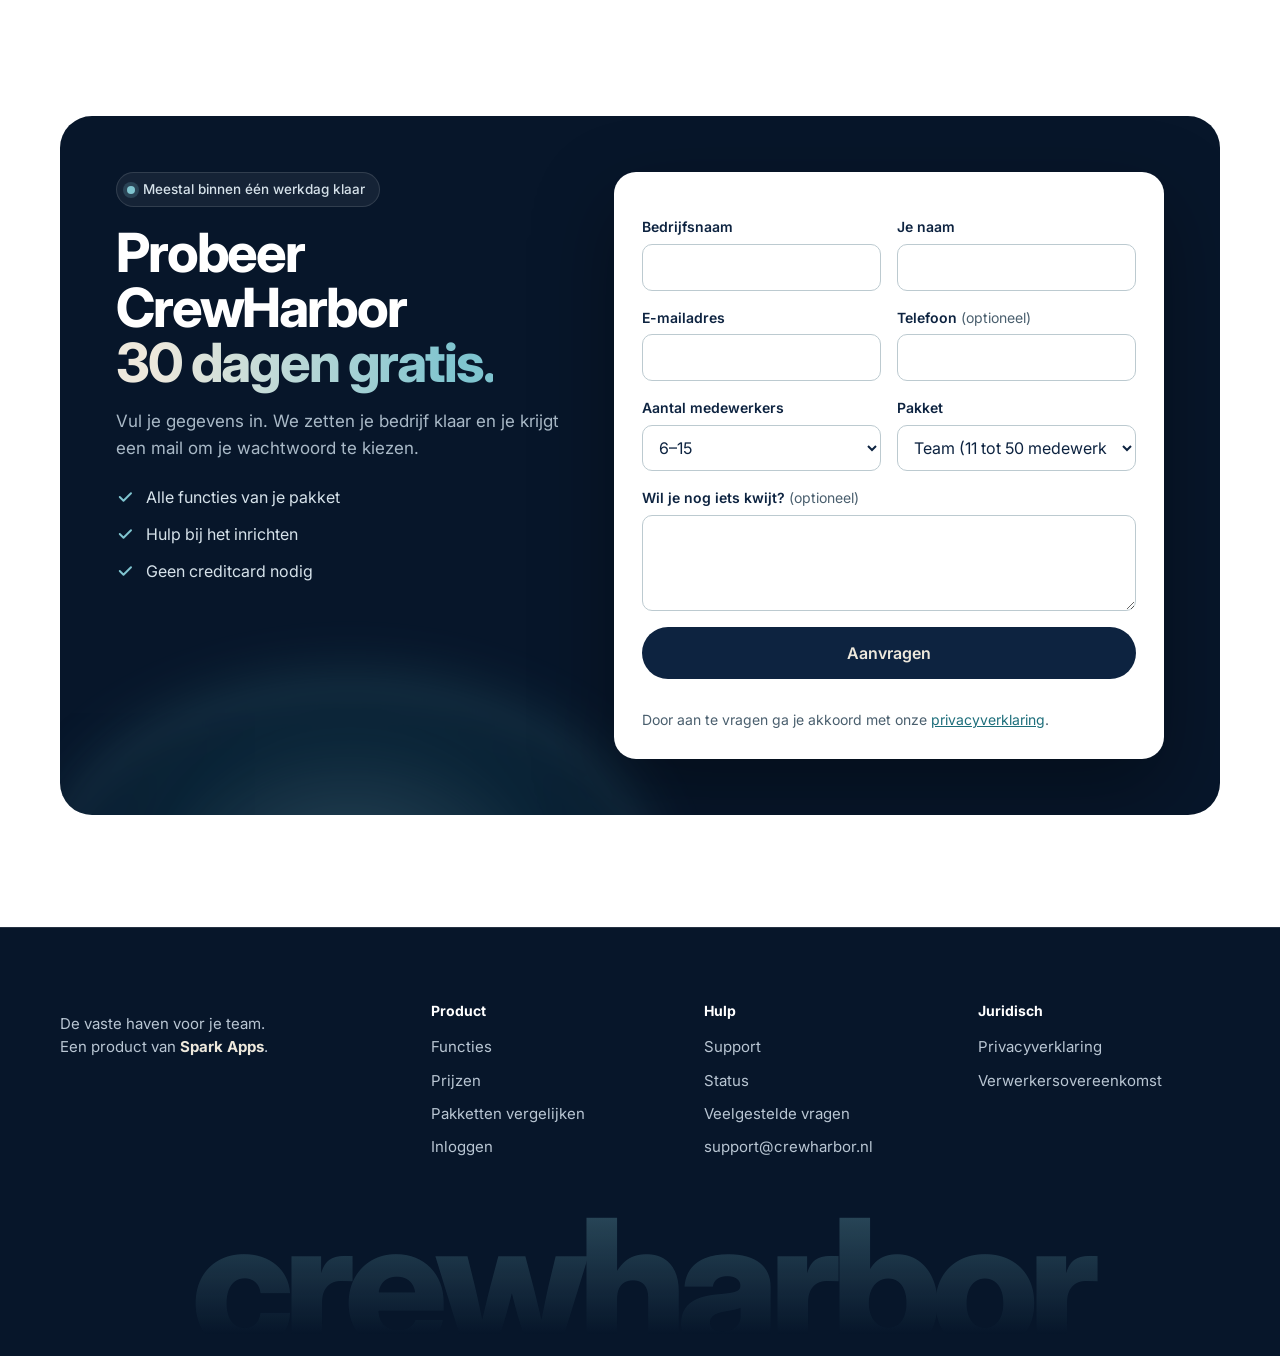
==== commit a0bb5053: "Website: betaaltekst klopt (ook per factuur met bankoverschrijving) Co-Authored-By: Claude Opus 5.5 " ====
--- a/index.html
+++ b/index.html
@@ -168,7 +168,7 @@
       </div>
       <div class="plans-dots" id="plans-dots"></div>
       <p class="center plans-more"><a class="btn outline" href="prijzen.html">Vergelijk alle pakketten in een tabel <span aria-hidden="true">→</span></a></p>
-      <p class="fine center">Alle prijzen zijn exclusief btw. Je betaalt via iDEAL en daarna maandelijks automatisch, of per factuur.</p>
+      <p class="fine center">Alle prijzen zijn exclusief btw. Je betaalt maandelijks per automatische afschrijving, of per factuur met een gewone bankoverschrijving.</p>
     </div>
   </section>
 
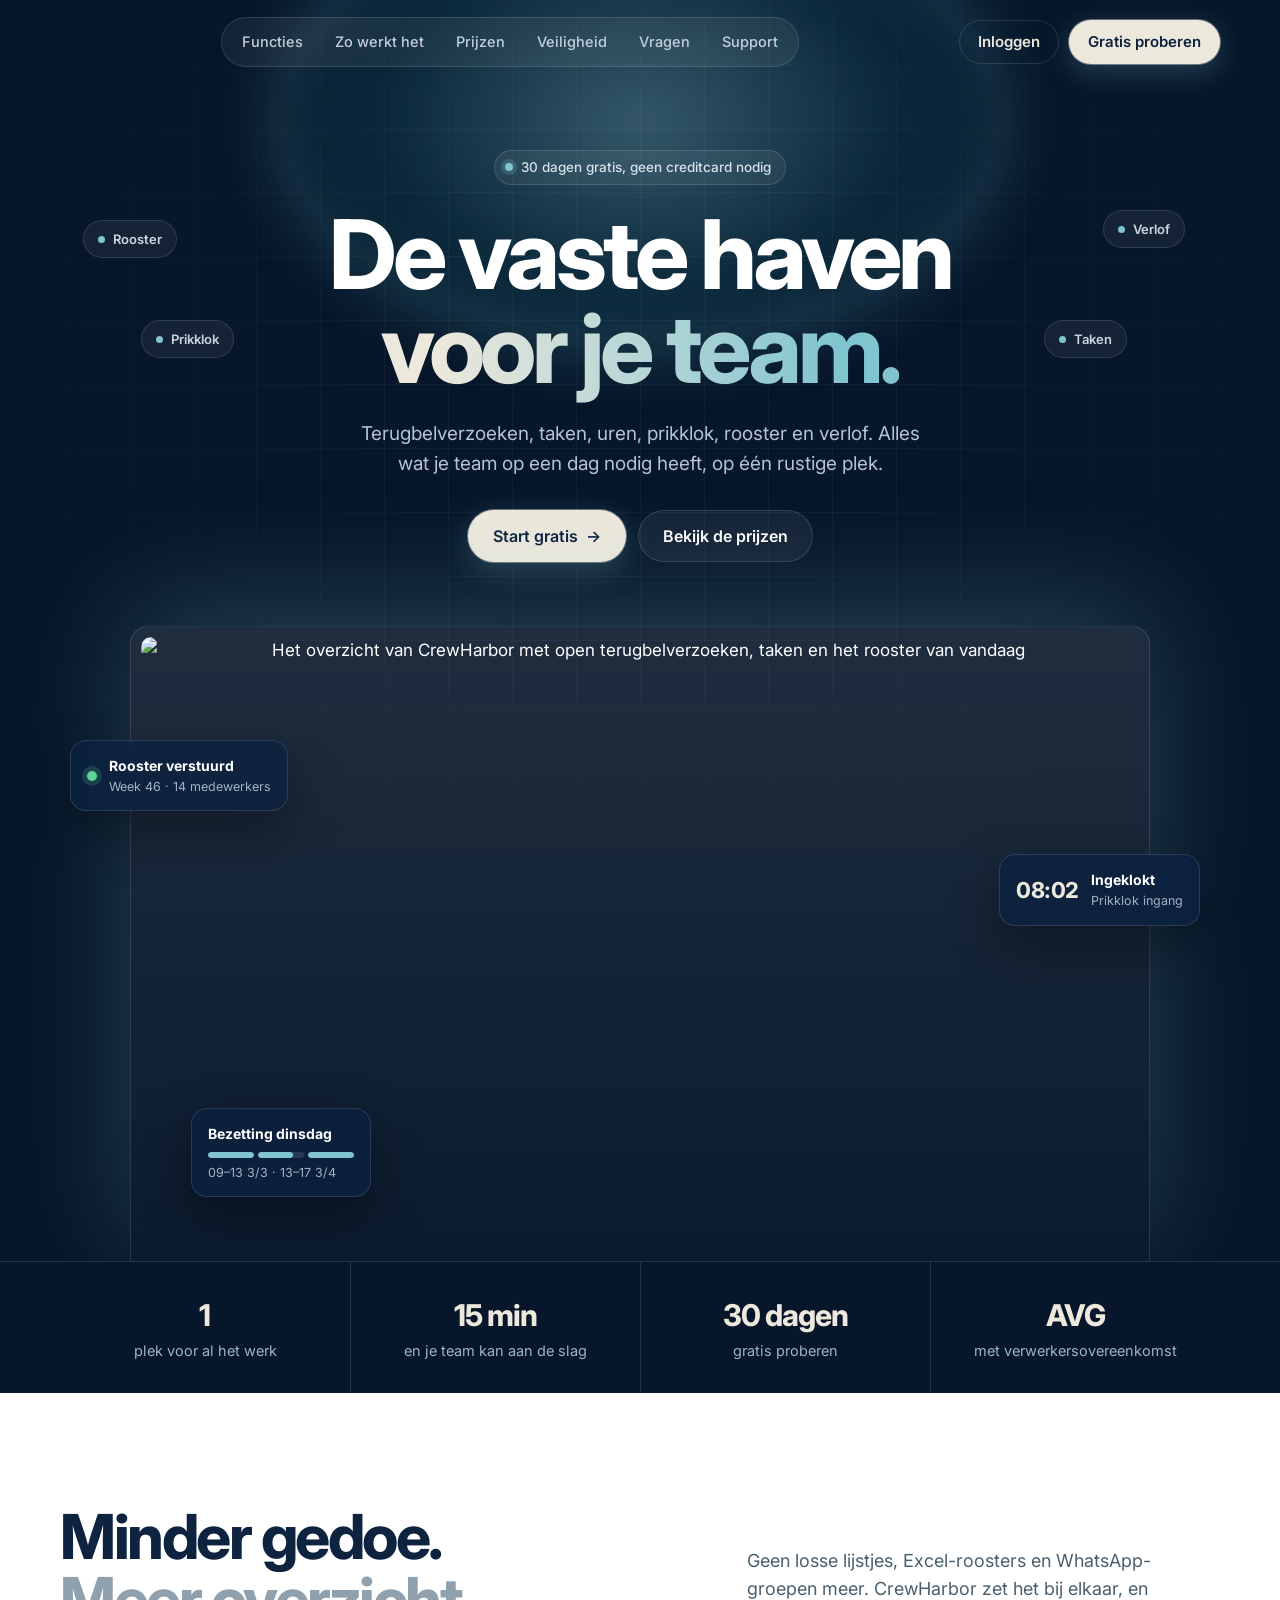
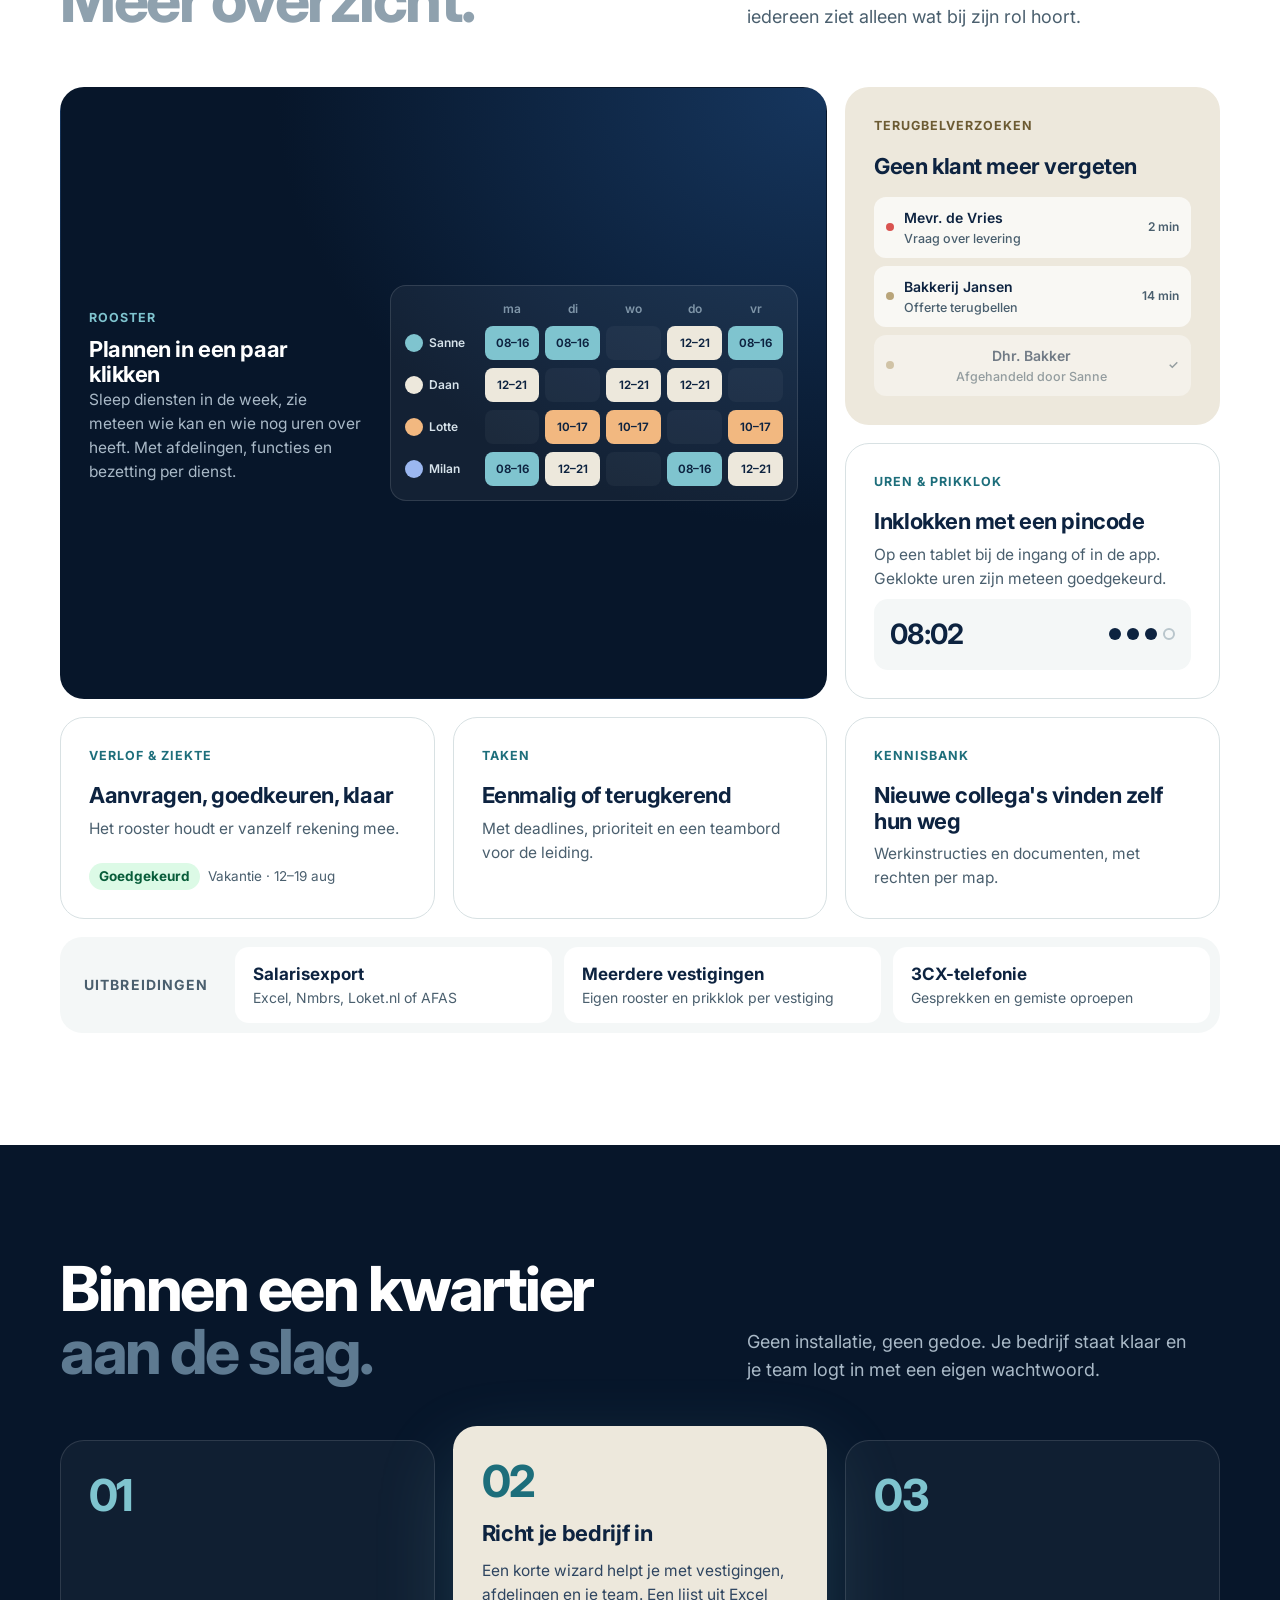
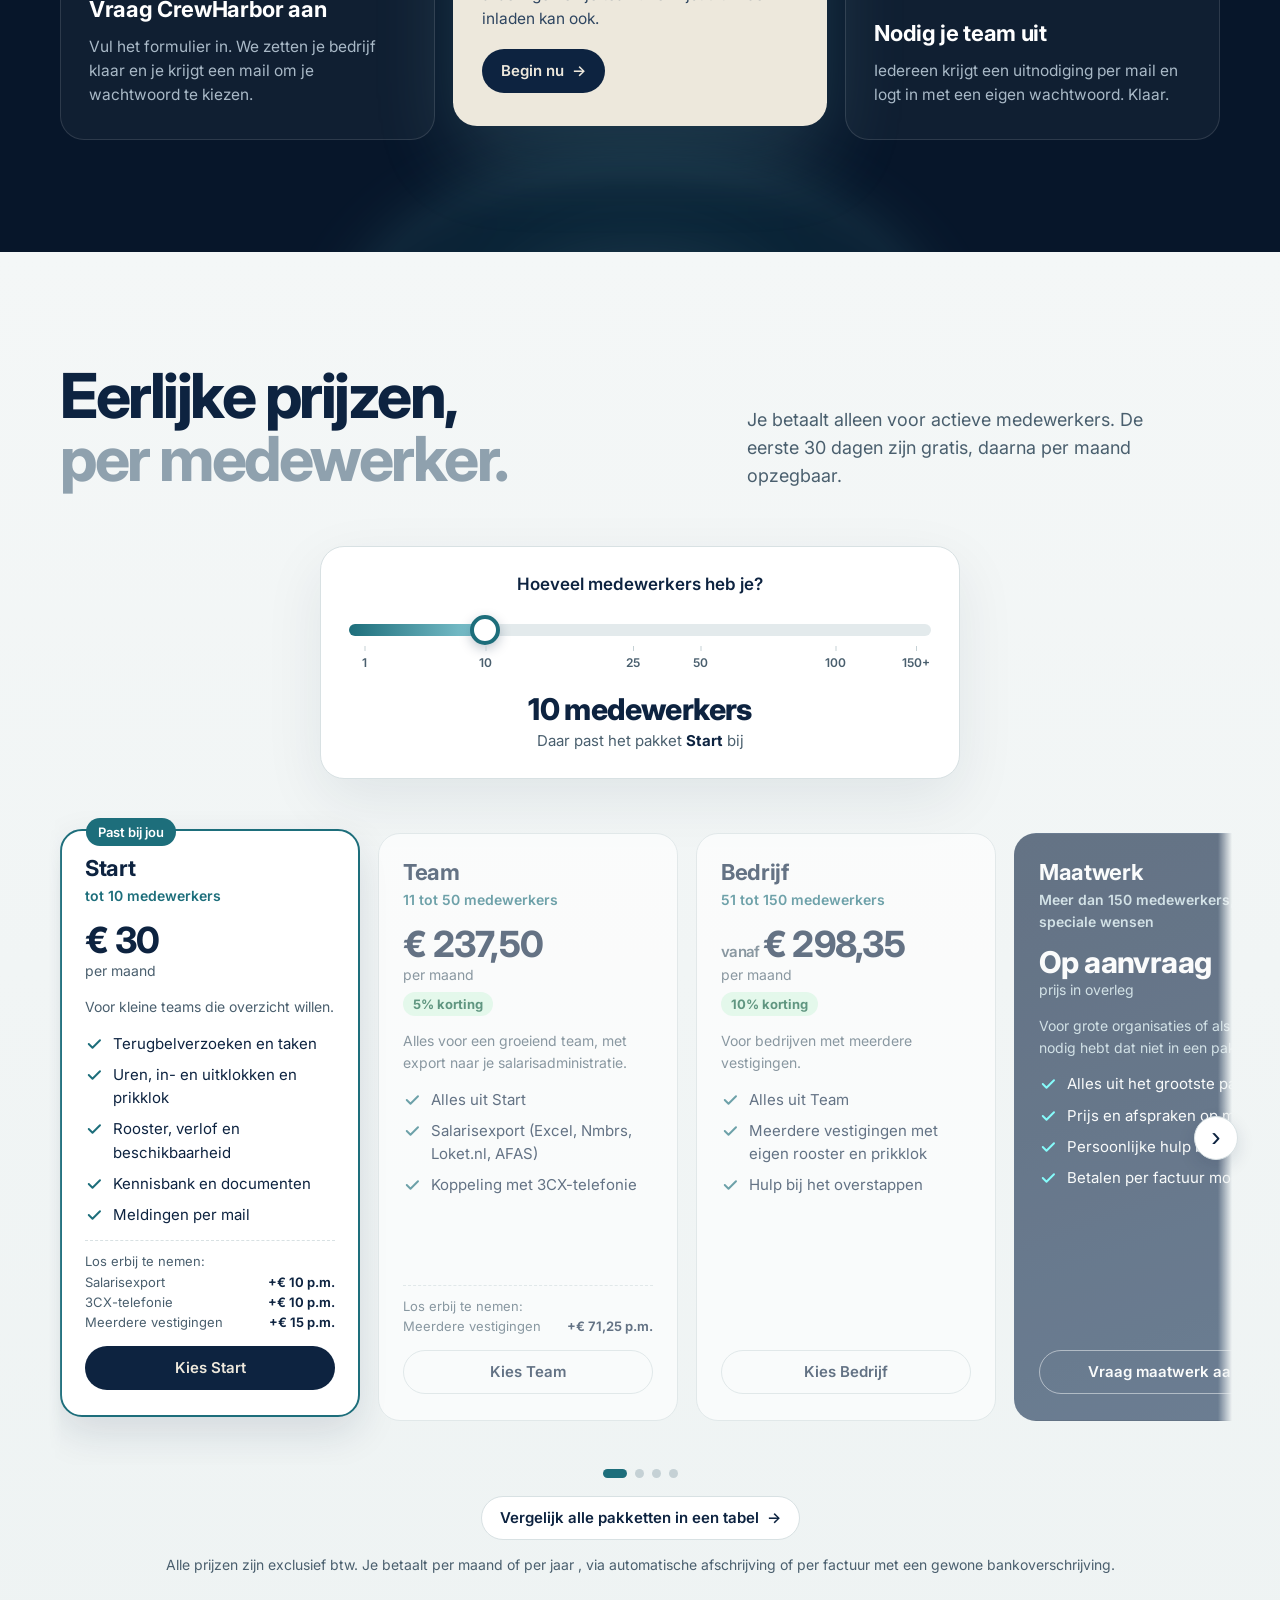
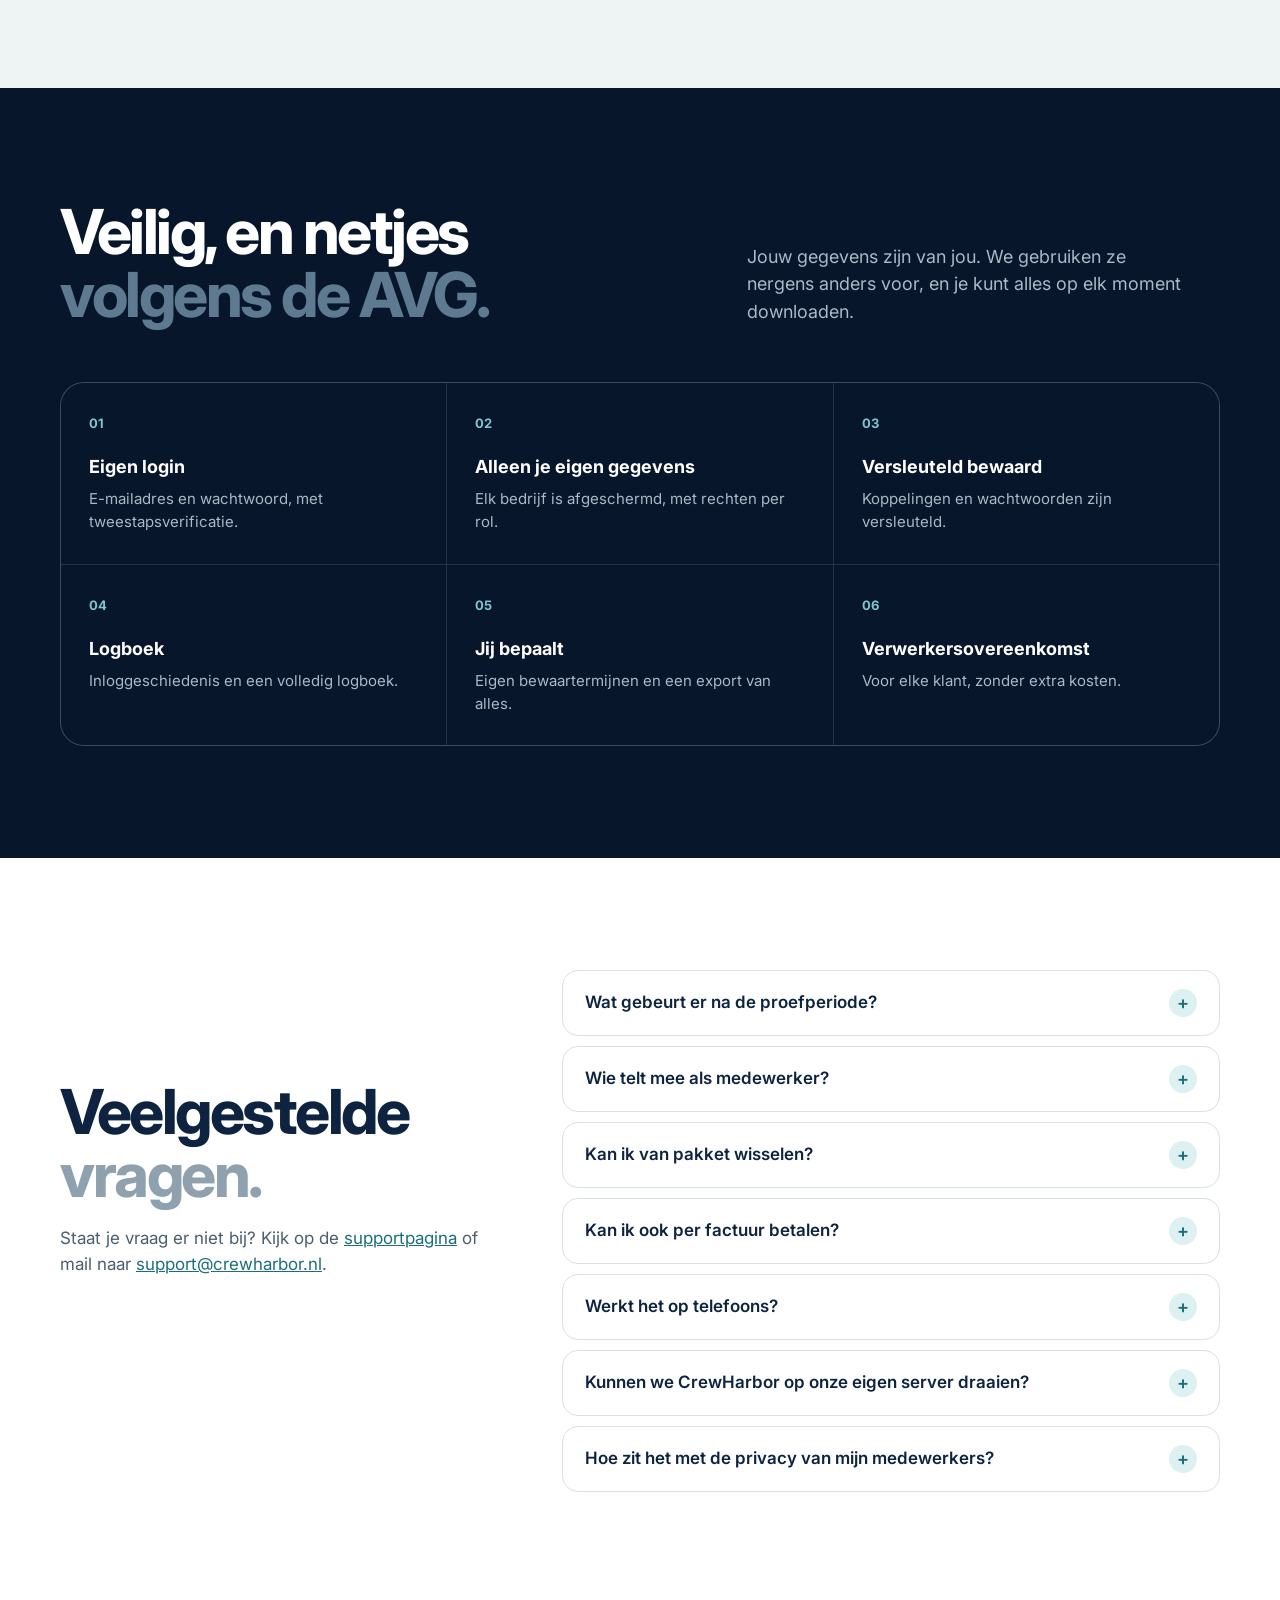
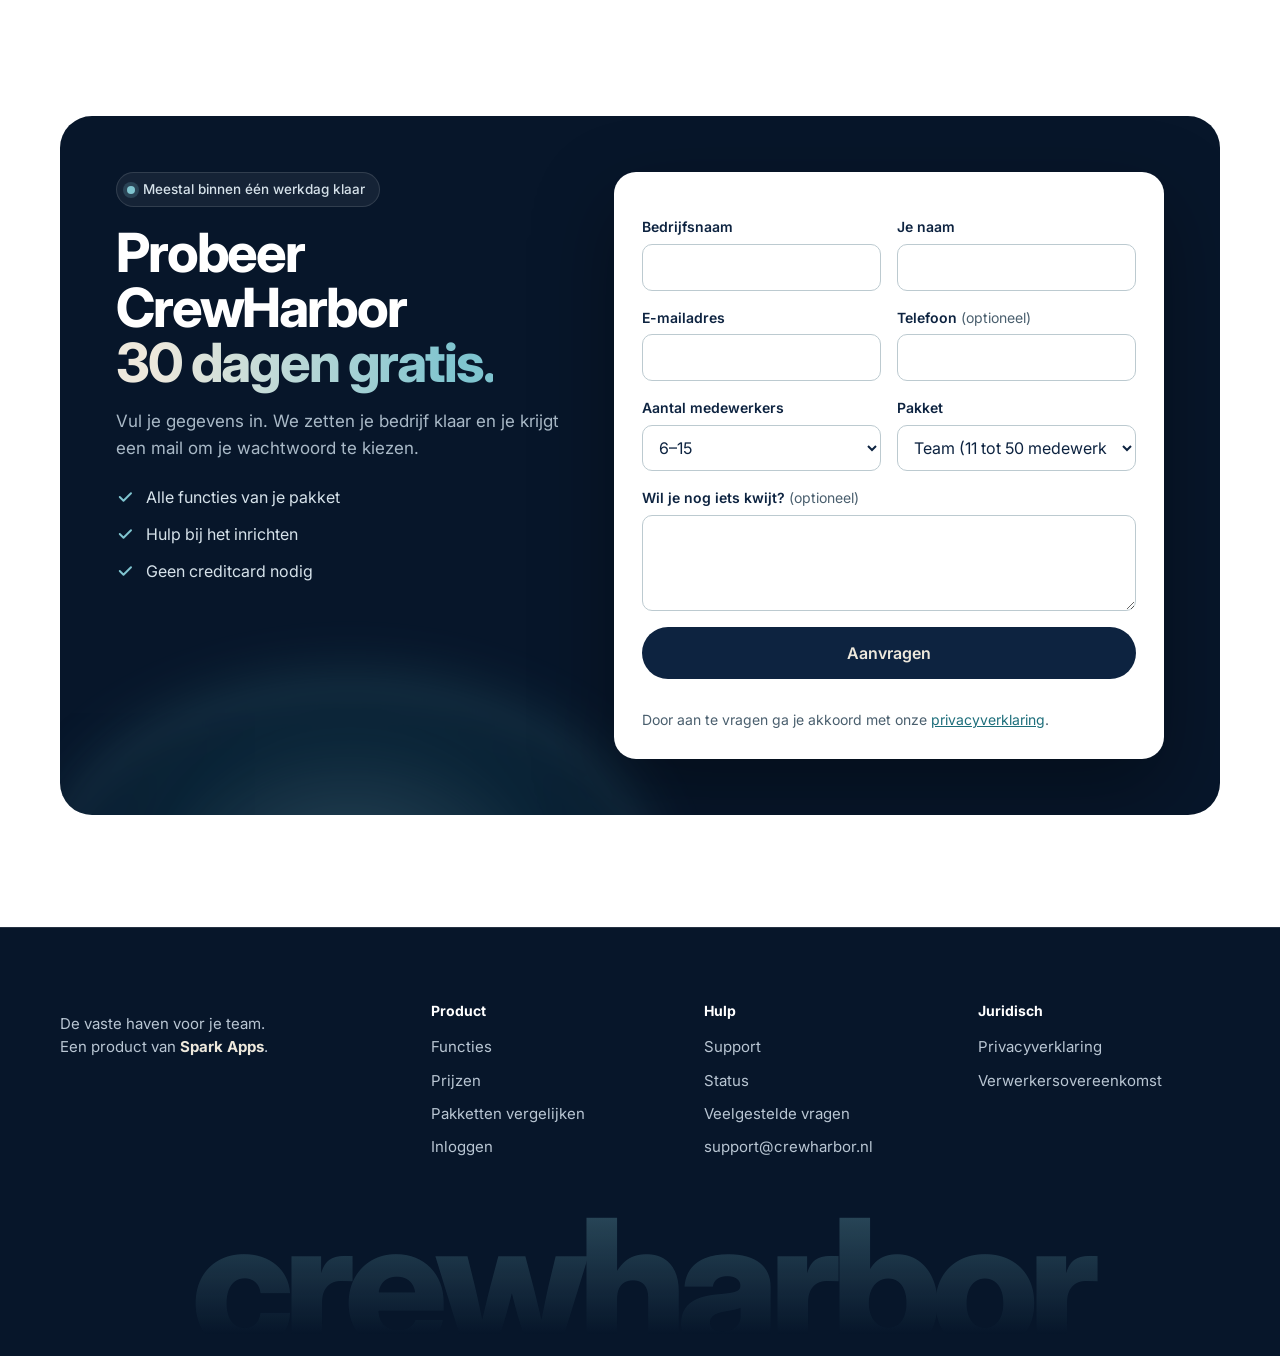
==== commit 7016cf6f: "Jaarlijks betalen met korting: keuze bij Abonnement, korting instellen in Beheer, jaarfactuur en jaa" ====
--- a/index.html
+++ b/index.html
@@ -168,7 +168,7 @@
       </div>
       <div class="plans-dots" id="plans-dots"></div>
       <p class="center plans-more"><a class="btn outline" href="prijzen.html">Vergelijk alle pakketten in een tabel <span aria-hidden="true">→</span></a></p>
-      <p class="fine center">Alle prijzen zijn exclusief btw. Je betaalt maandelijks per automatische afschrijving, of per factuur met een gewone bankoverschrijving.</p>
+      <p class="fine center" id="pay-note">Alle prijzen zijn exclusief btw. Je betaalt per maand of per jaar <span class="year-free"></span>, via automatische afschrijving of per factuur met een gewone bankoverschrijving.</p>
     </div>
   </section>
 
@@ -258,7 +258,7 @@
 
 <script src="app/config.js"></script>
 <script src="app/logo.js"></script>
-<script src="site.js?v=7"></script>
+<script src="site.js?v=8"></script>
 <script src="nav.js?v=1"></script>
 </body>
 </html>
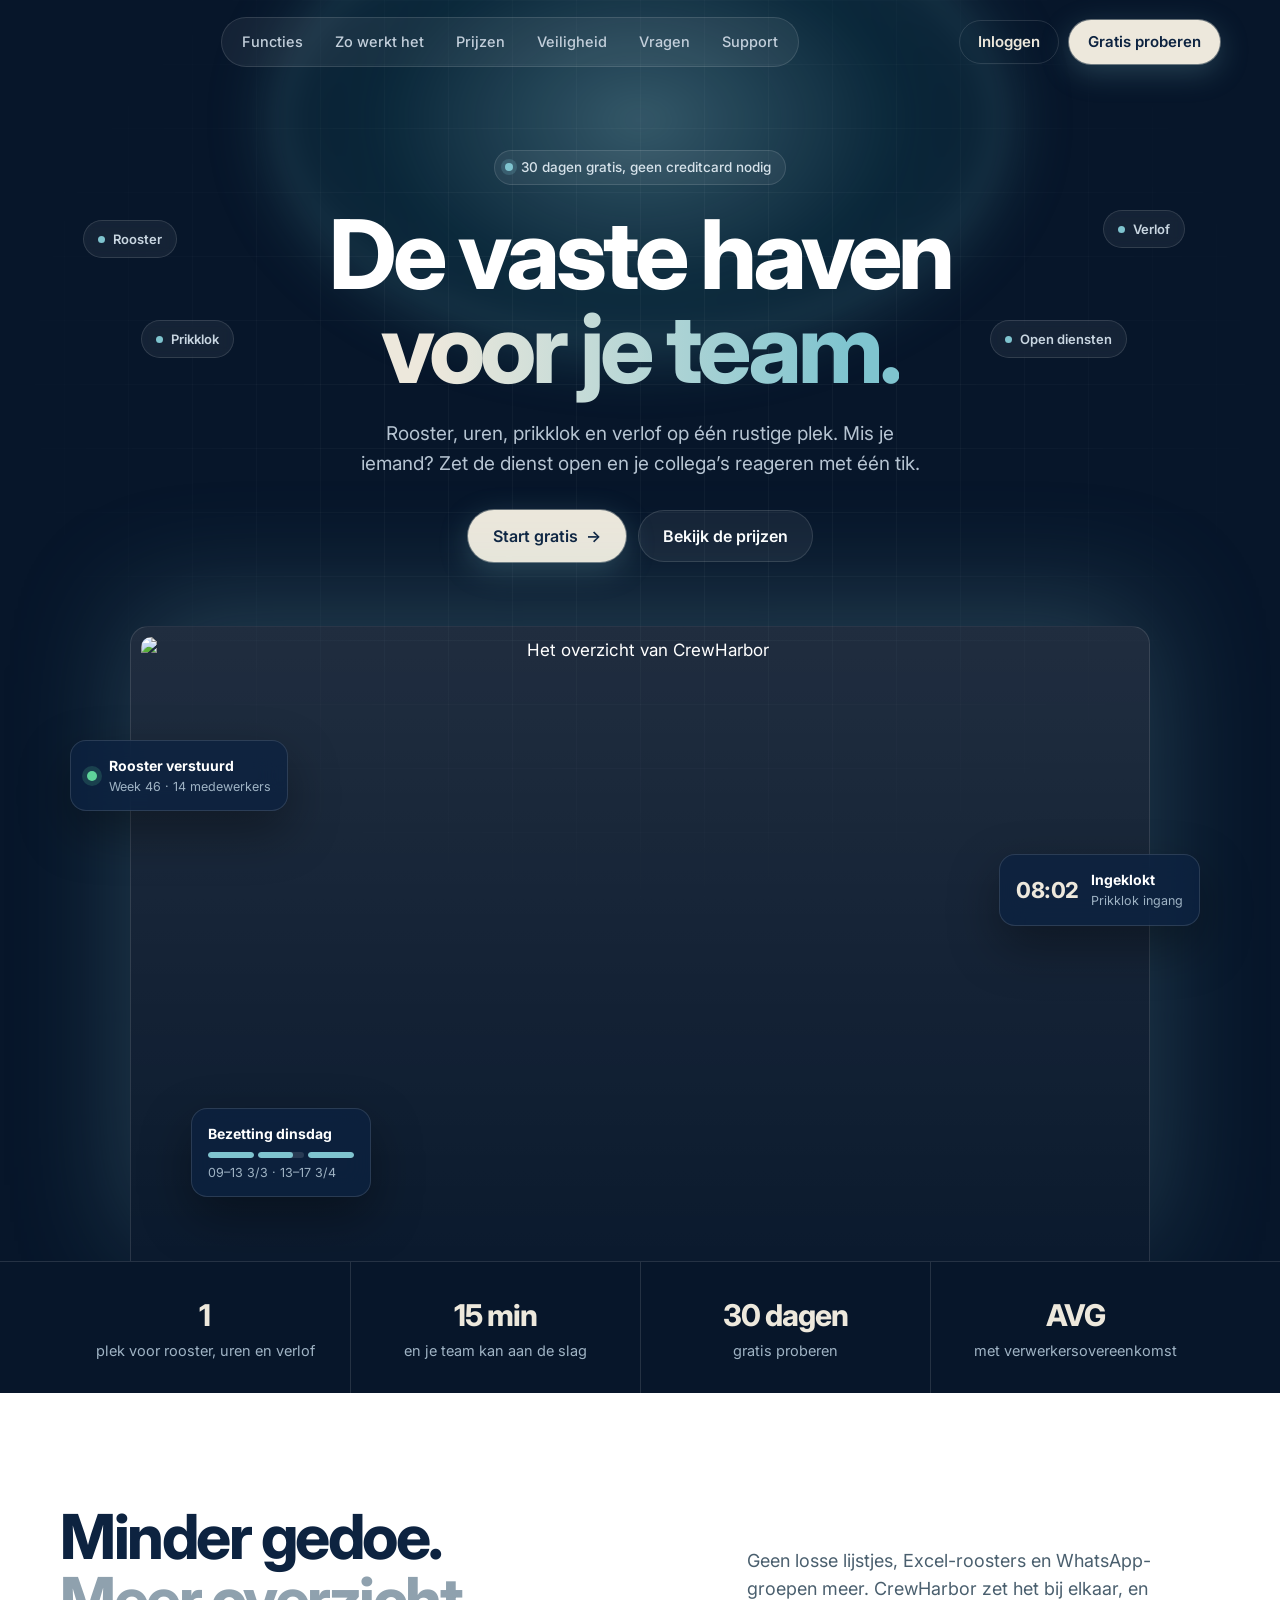
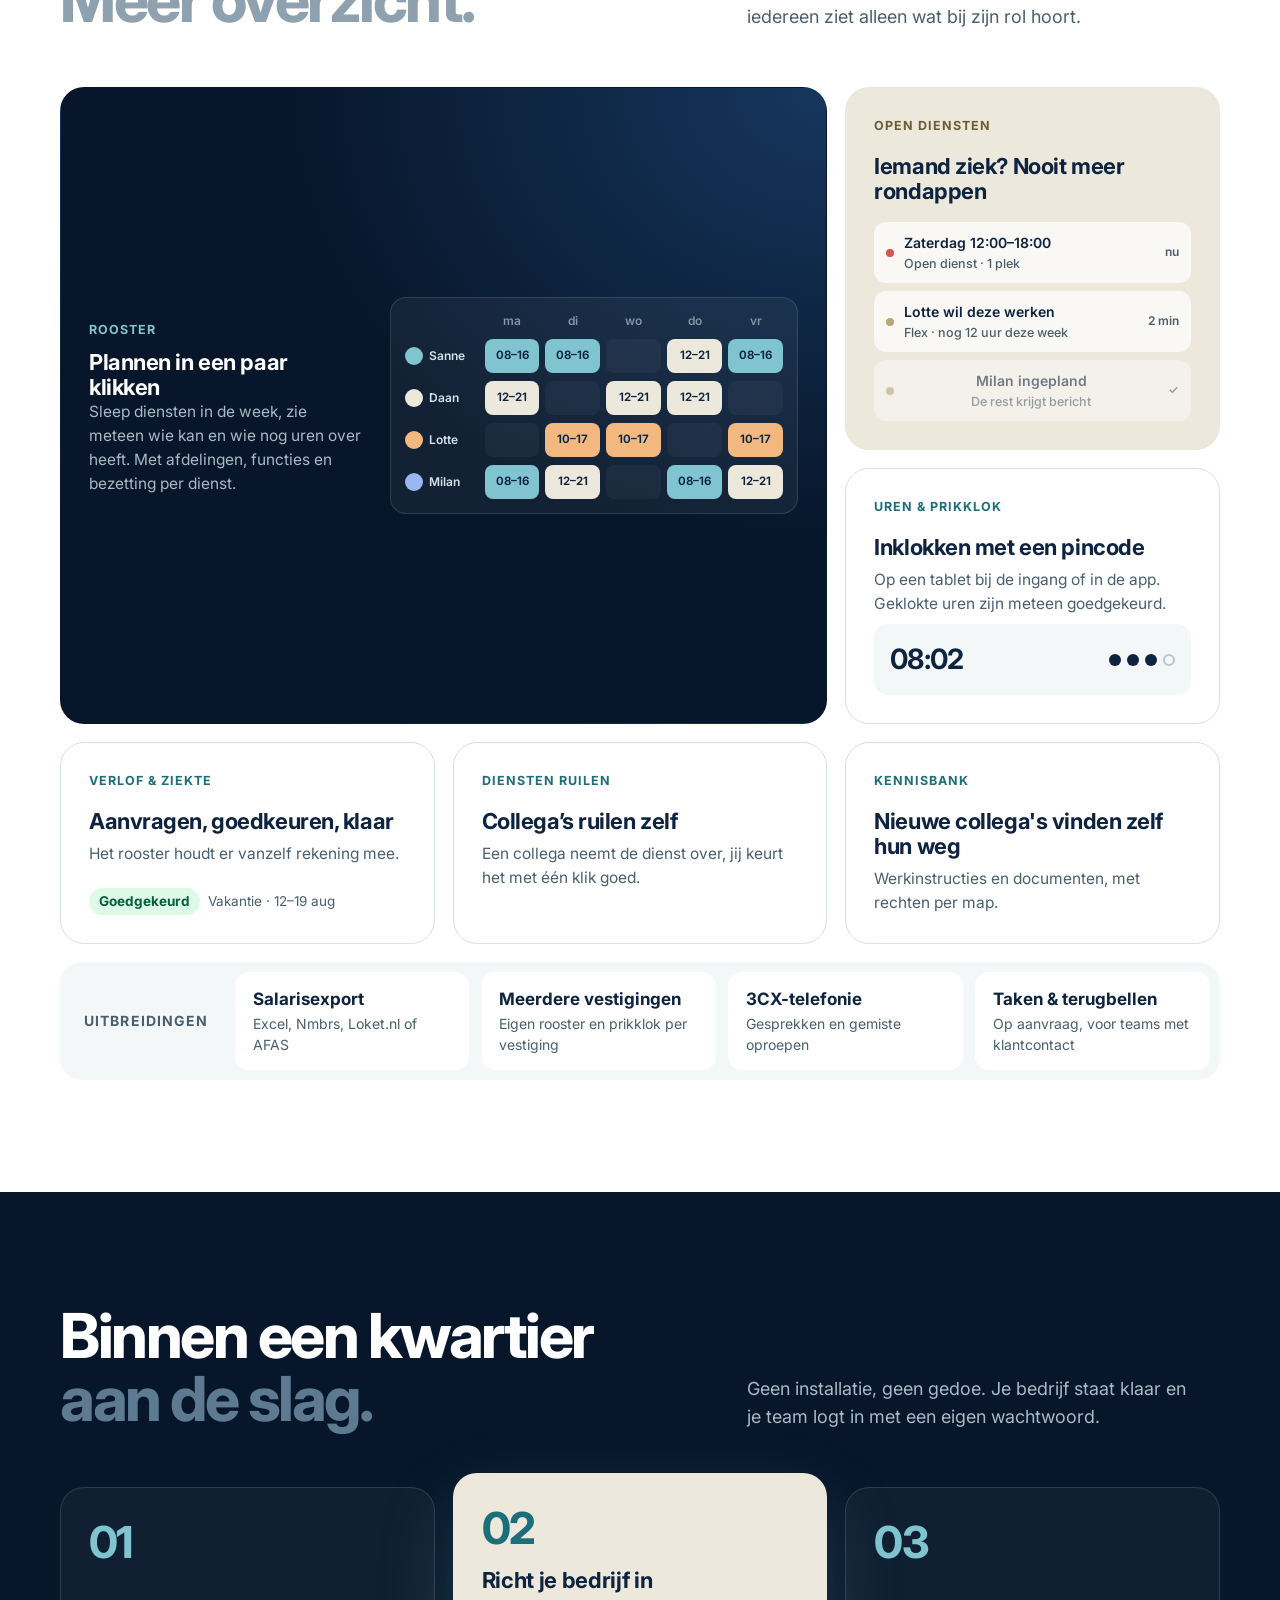
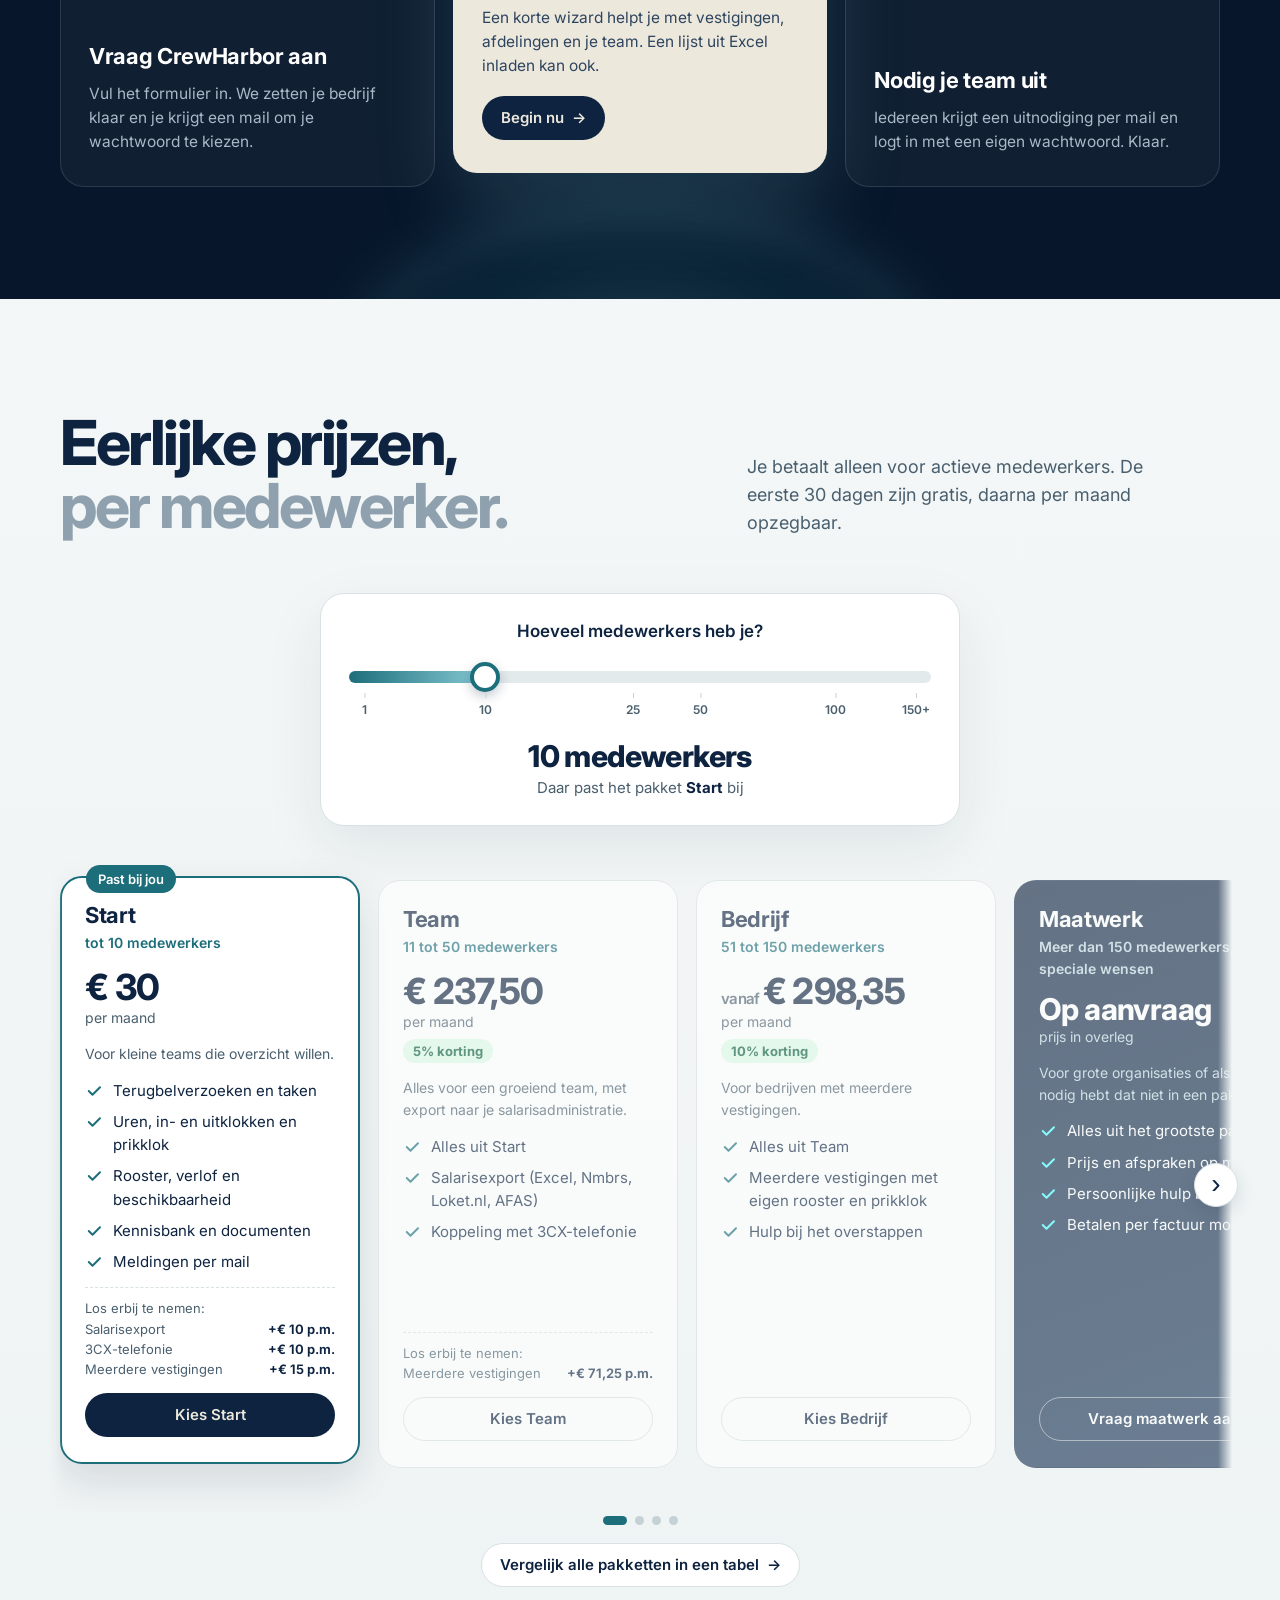
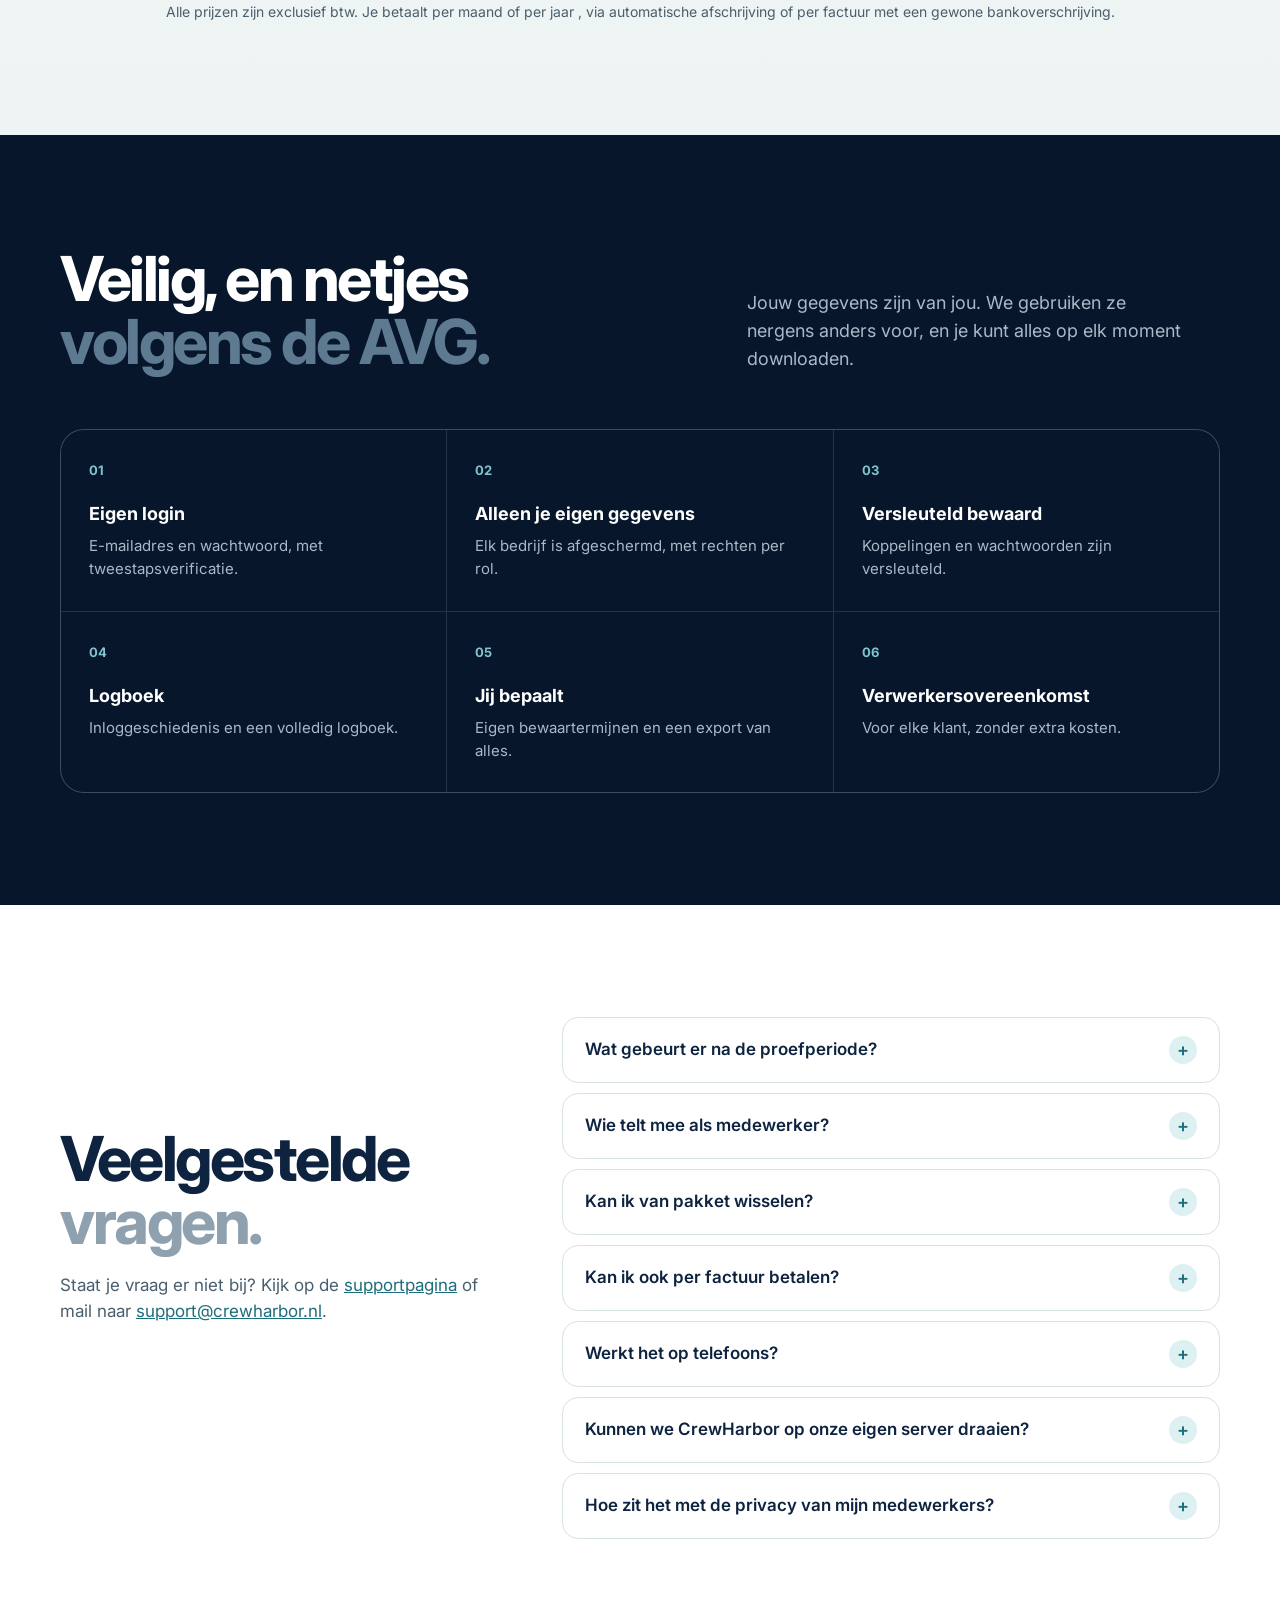
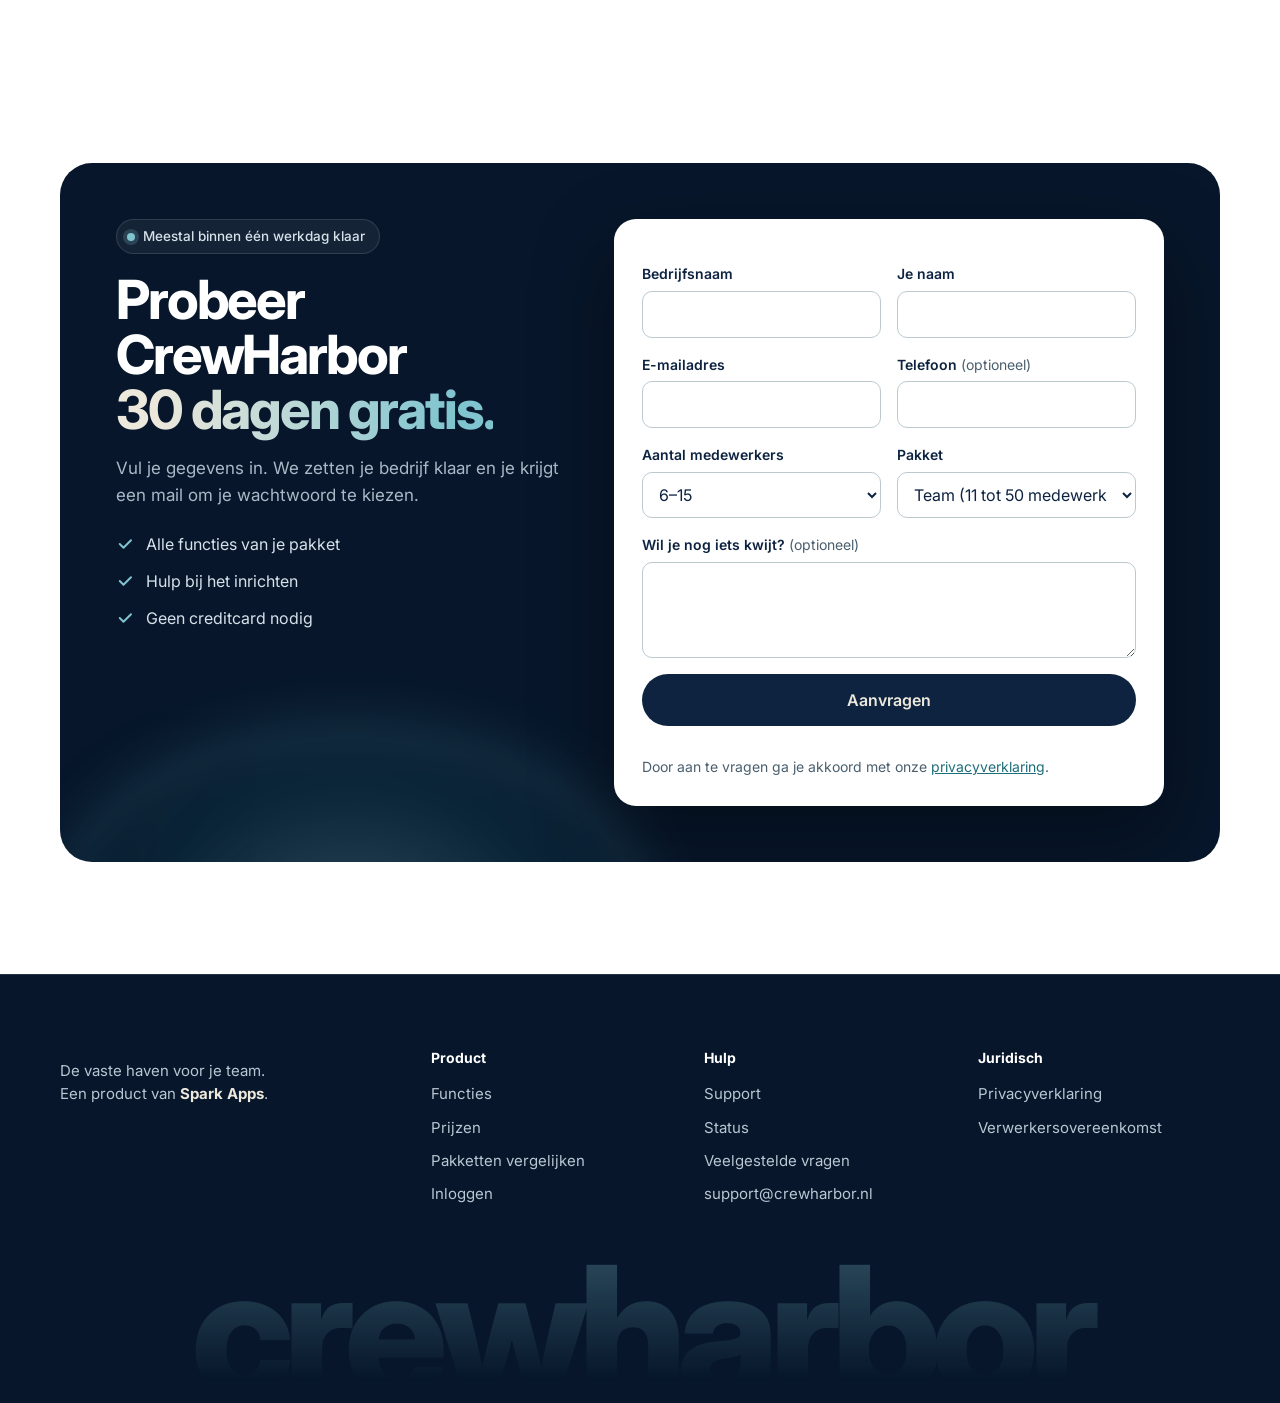
==== commit 9eeda9dd: "Open diensten (plaatsen, reageren, kiezen of wie het eerst reageert), taken & terugbellen als extra " ====
--- a/index.html
+++ b/index.html
@@ -5,9 +5,9 @@
 <meta name="viewport" content="width=device-width, initial-scale=1, viewport-fit=cover">
 <meta name="theme-color" content="#0D2340">
 <title>CrewHarbor · de vaste haven voor je team</title>
-<meta name="description" content="CrewHarbor is het werkplatform voor kleine bedrijven: terugbelverzoeken, taken, uren, prikklok, rooster en verlof op één plek. 30 dagen gratis proberen.">
+<meta name="description" content="CrewHarbor is personeelsplanning voor kleine bedrijven: rooster, uren, prikklok en verlof op één plek. Met open diensten vind je snel een invaller. 30 dagen gratis proberen.">
 <meta property="og:title" content="CrewHarbor · de vaste haven voor je team">
-<meta property="og:description" content="Terugbelverzoeken, taken, uren, rooster en verlof voor kleine bedrijven. Op één plek.">
+<meta property="og:description" content="Rooster, uren en verlof voor kleine bedrijven. Op één plek, met open diensten voor als je iemand mist.">
 <meta property="og:image" content="img/app-overzicht.png">
 <link rel="icon" href="app/icon.svg" type="image/svg+xml">
 <link rel="preconnect" href="https://fonts.googleapis.com">
@@ -47,17 +47,17 @@
     <div class="wrap hx-in">
       <span class="pill-badge"><i></i> 30 dagen gratis, geen creditcard nodig</span>
       <h1>De vaste haven<br><span class="grad">voor je team.</span></h1>
-      <p class="hx-lead">Terugbelverzoeken, taken, uren, prikklok, rooster en verlof. Alles wat je team op een dag nodig heeft, op één rustige plek.</p>
+      <p class="hx-lead">Rooster, uren, prikklok en verlof op één rustige plek. Mis je iemand? Zet de dienst open en je collega’s reageren met één tik.</p>
       <div class="cta">
         <a class="btn glow big" href="#aanvragen">Start gratis <span class="arr" aria-hidden="true">→</span></a>
         <a class="btn ghost big" href="#prijzen">Bekijk de prijzen</a>
       </div>
       <div class="hx-chips" aria-hidden="true">
-        <span class="chip c1">Rooster</span><span class="chip c2">Prikklok</span><span class="chip c3">Verlof</span><span class="chip c4">Taken</span>
+        <span class="chip c1">Rooster</span><span class="chip c2">Prikklok</span><span class="chip c3">Verlof</span><span class="chip c4">Open diensten</span>
       </div>
       <div class="hx-stage">
         <figure class="hx-shot">
-          <img src="img/app-overzicht.png" width="1440" height="900" alt="Het overzicht van CrewHarbor met open terugbelverzoeken, taken en het rooster van vandaag" fetchpriority="high">
+          <img src="img/app-overzicht.png" width="1440" height="900" alt="Het overzicht van CrewHarbor" fetchpriority="high">
         </figure>
         <div class="float f1" aria-hidden="true"><span class="dot ok"></span><div><b>Rooster verstuurd</b><small>Week 46 · 14 medewerkers</small></div></div>
         <div class="float f2" aria-hidden="true"><div class="clock">08:02</div><div><b>Ingeklokt</b><small>Prikklok ingang</small></div></div>
@@ -69,7 +69,7 @@
   <!-- kernwaarden -->
   <section class="facts" aria-label="In het kort">
     <div class="wrap facts-in">
-      <div><strong>1</strong><span>plek voor al het werk</span></div>
+      <div><strong>1</strong><span>plek voor rooster, uren en verlof</span></div>
       <div><strong>15 min</strong><span>en je team kan aan de slag</span></div>
       <div><strong>30 dagen</strong><span>gratis proberen</span></div>
       <div><strong>AVG</strong><span>met verwerkersovereenkomst</span></div>
@@ -96,11 +96,11 @@
           </div>
         </article>
         <article class="bx cream rv">
-          <span class="kicker">Terugbelverzoeken</span><h3>Geen klant meer vergeten</h3>
+          <span class="kicker">Open diensten</span><h3>Iemand ziek? Nooit meer rondappen</h3>
           <div class="mini-list" aria-hidden="true">
-            <div><i class="pri hi"></i><span>Mevr. de Vries<small>Vraag over levering</small></span><em>2 min</em></div>
-            <div><i class="pri"></i><span>Bakkerij Jansen<small>Offerte terugbellen</small></span><em>14 min</em></div>
-            <div class="done"><i class="pri"></i><span>Dhr. Bakker<small>Afgehandeld door Sanne</small></span><em>✓</em></div>
+            <div><i class="pri hi"></i><span>Zaterdag 12:00–18:00<small>Open dienst · 1 plek</small></span><em>nu</em></div>
+            <div><i class="pri"></i><span>Lotte wil deze werken<small>Flex · nog 12 uur deze week</small></span><em>2 min</em></div>
+            <div class="done"><i class="pri"></i><span>Milan ingepland<small>De rest krijgt bericht</small></span><em>✓</em></div>
           </div>
         </article>
         <article class="bx rv">
@@ -112,7 +112,7 @@
           <div class="mini-leave" aria-hidden="true"><span class="ok">Goedgekeurd</span><span>Vakantie · 12–19 aug</span></div>
         </article>
         <article class="bx rv">
-          <span class="kicker">Taken</span><h3>Eenmalig of terugkerend</h3><p>Met deadlines, prioriteit en een teambord voor de leiding.</p>
+          <span class="kicker">Diensten ruilen</span><h3>Collega’s ruilen zelf</h3><p>Een collega neemt de dienst over, jij keurt het met één klik goed.</p>
         </article>
         <article class="bx rv">
           <span class="kicker">Kennisbank</span><h3>Nieuwe collega's vinden zelf hun weg</h3><p>Werkinstructies en documenten, met rechten per map.</p>
@@ -124,6 +124,7 @@
         <div><strong>Salarisexport</strong><span>Excel, Nmbrs, Loket.nl of AFAS</span></div>
         <div><strong>Meerdere vestigingen</strong><span>Eigen rooster en prikklok per vestiging</span></div>
         <div><strong>3CX-telefonie</strong><span>Gesprekken en gemiste oproepen</span></div>
+        <div><strong>Taken &amp; terugbellen</strong><span>Op aanvraag, voor teams met klantcontact</span></div>
       </div>
     </div>
   </section>
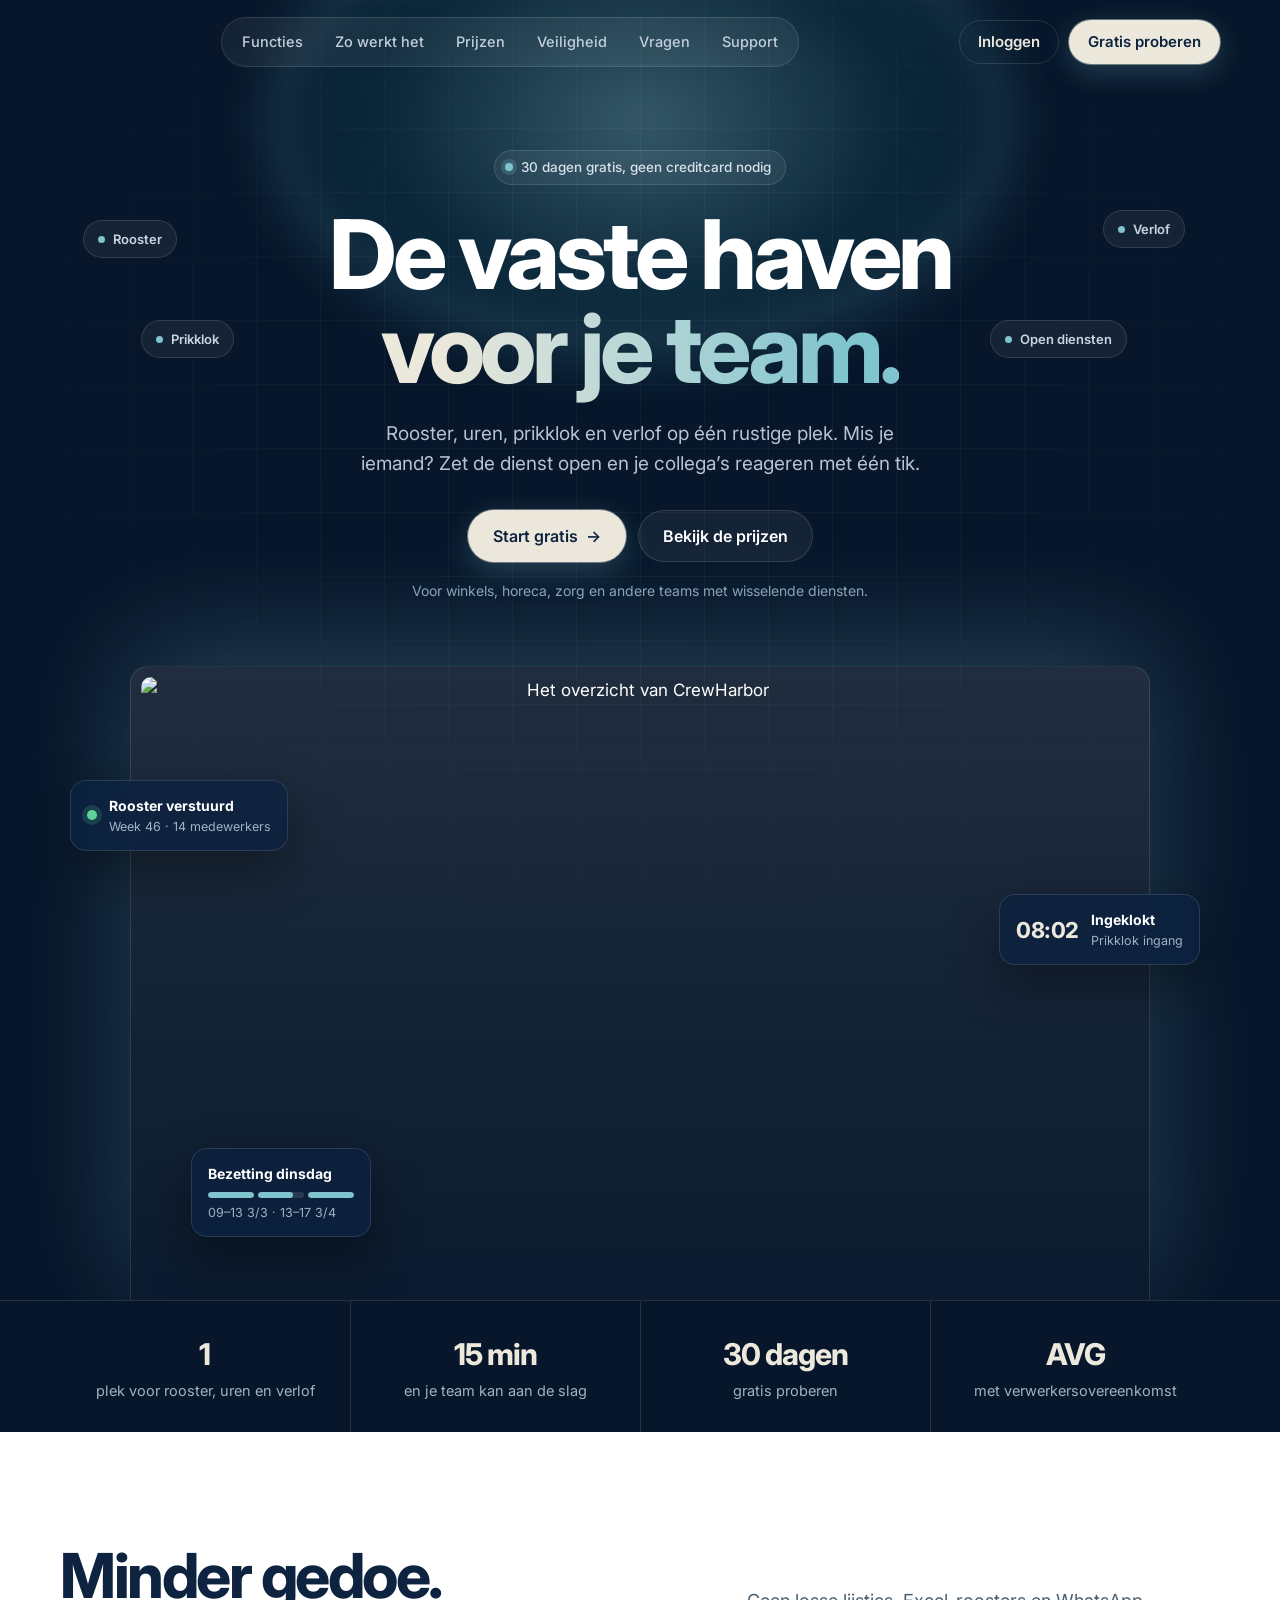
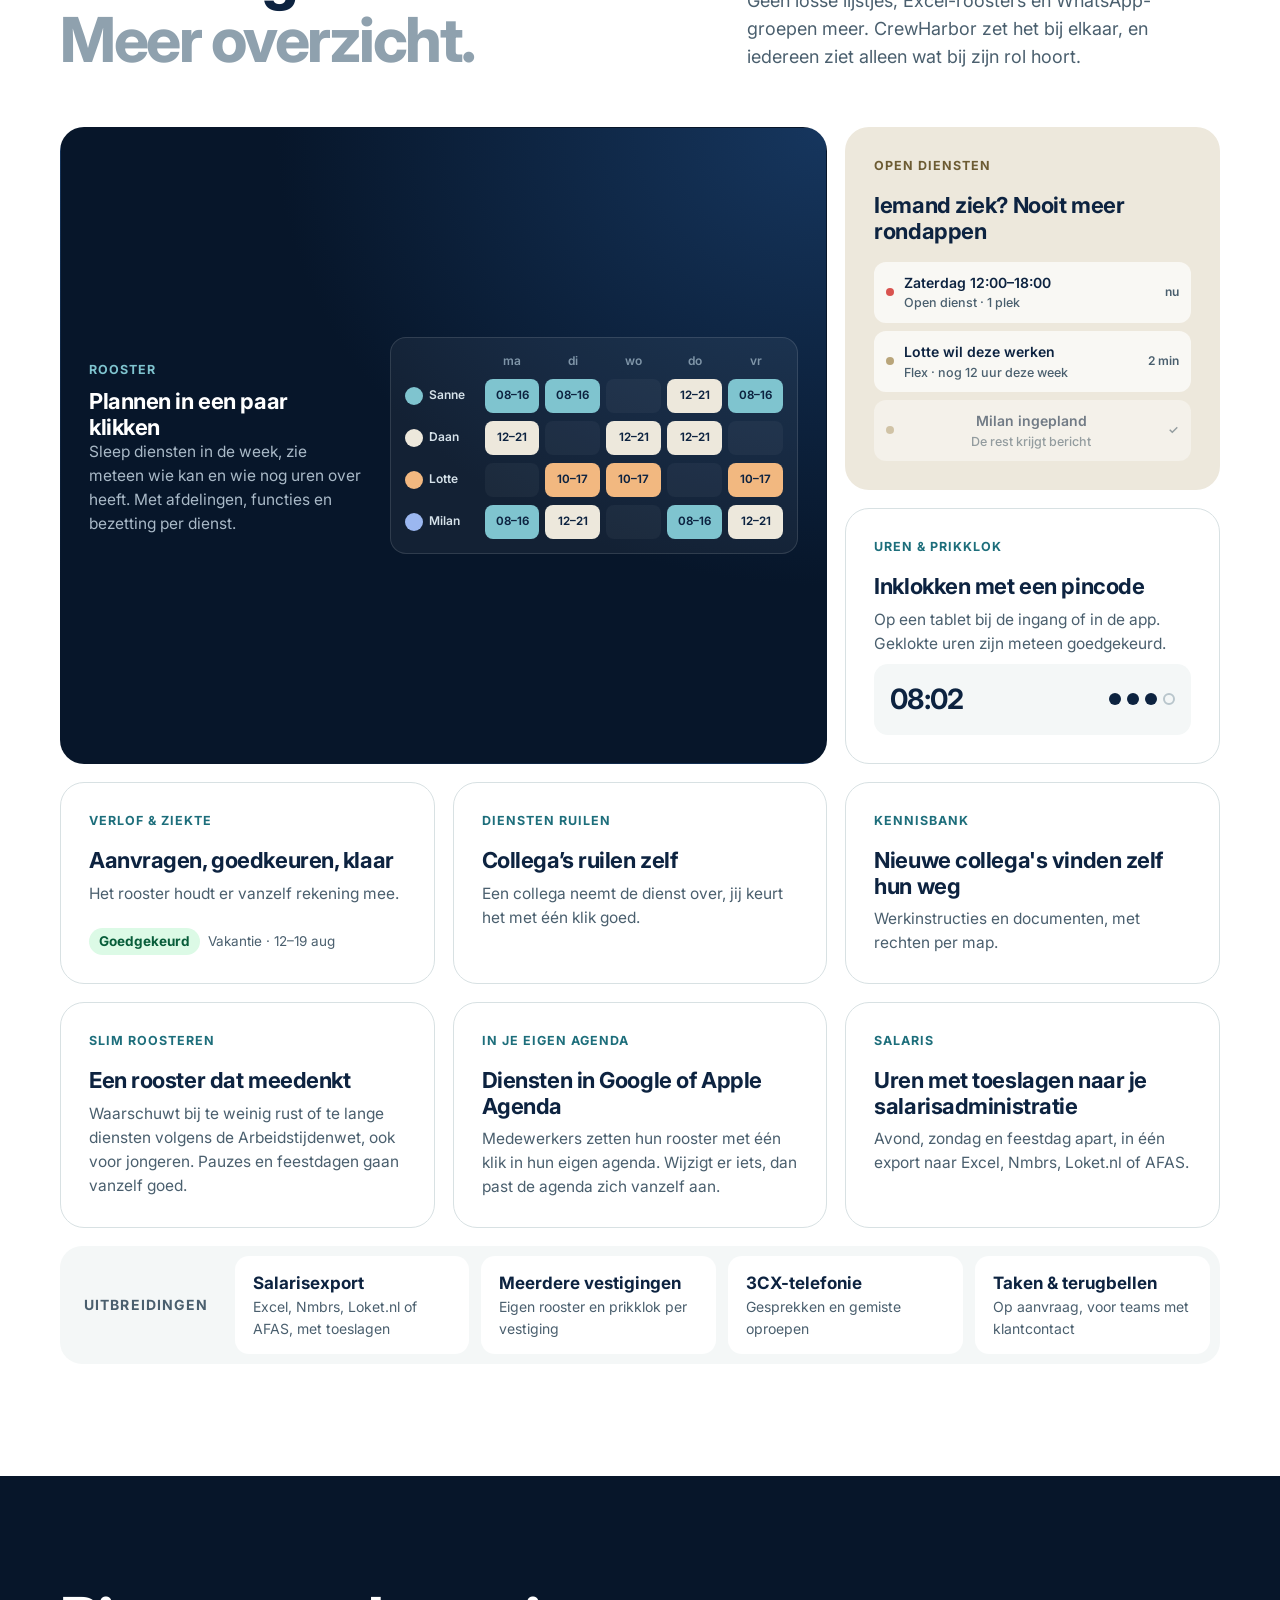
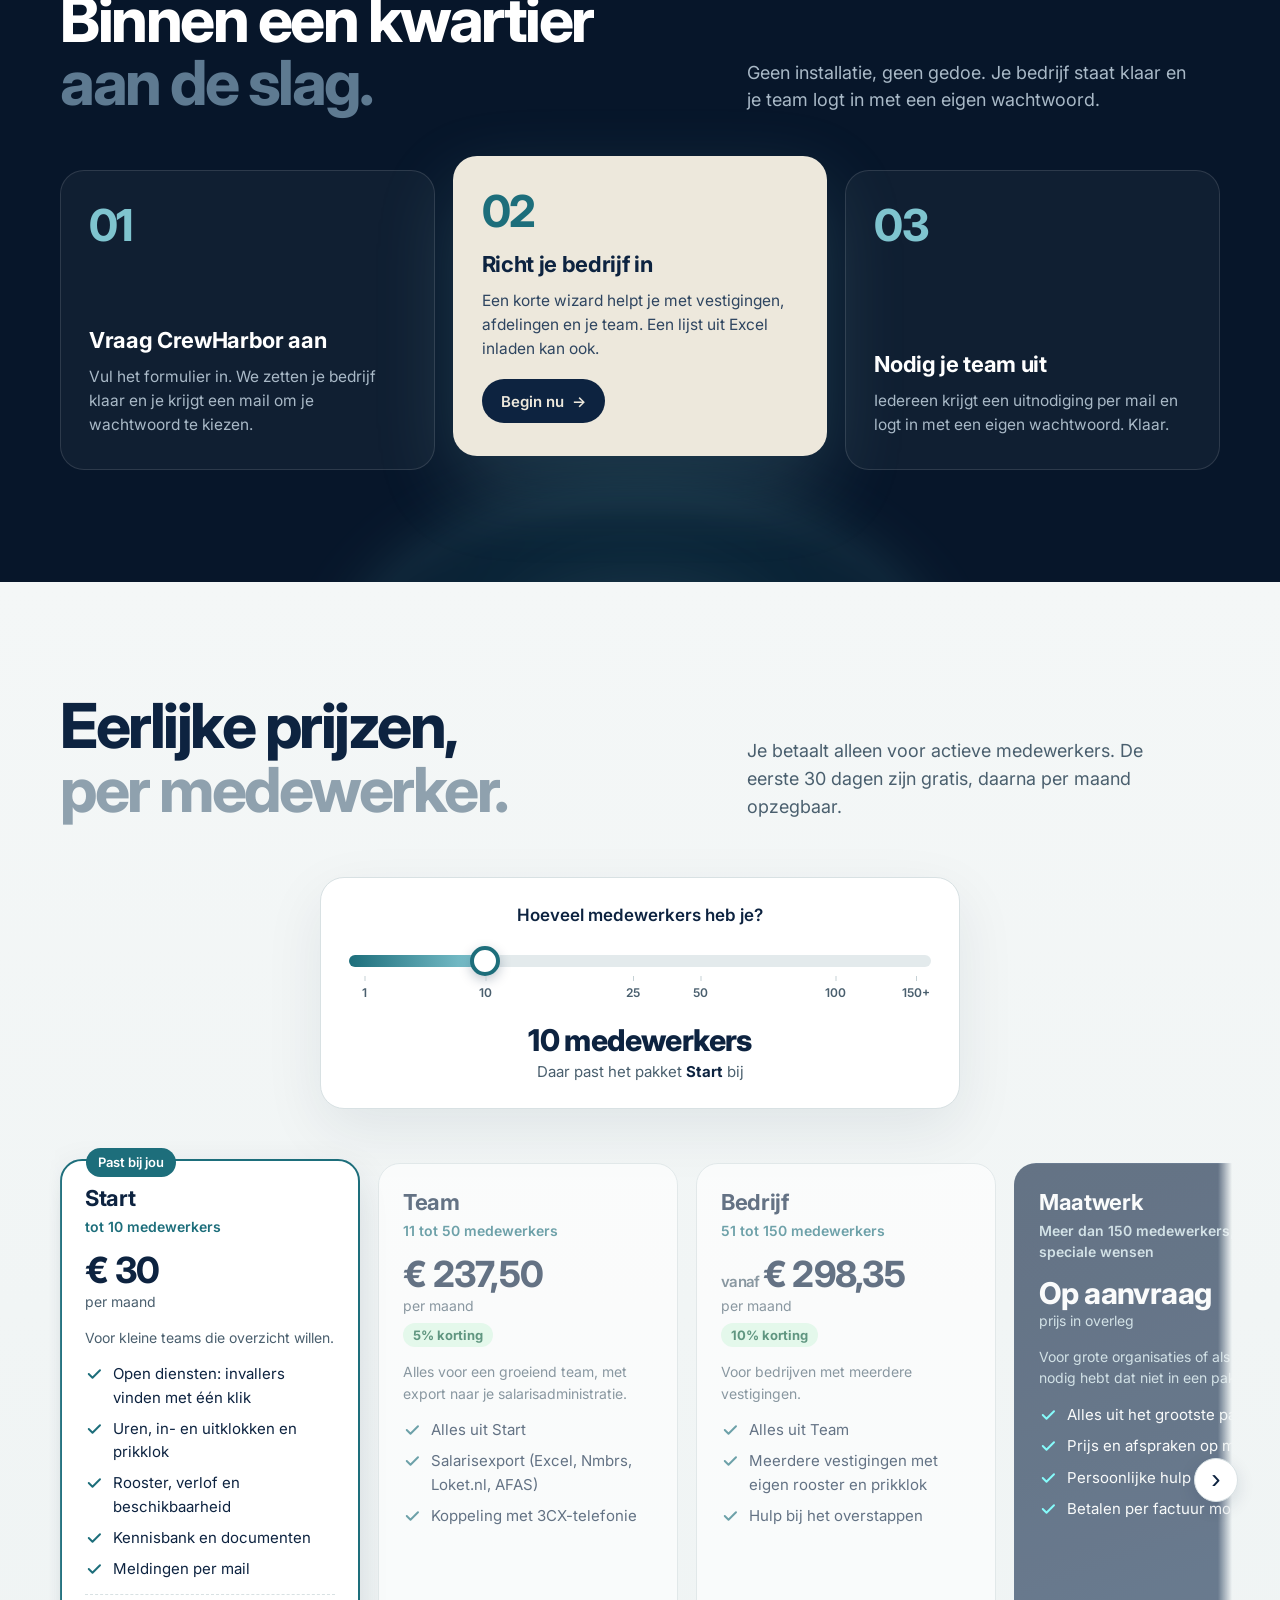
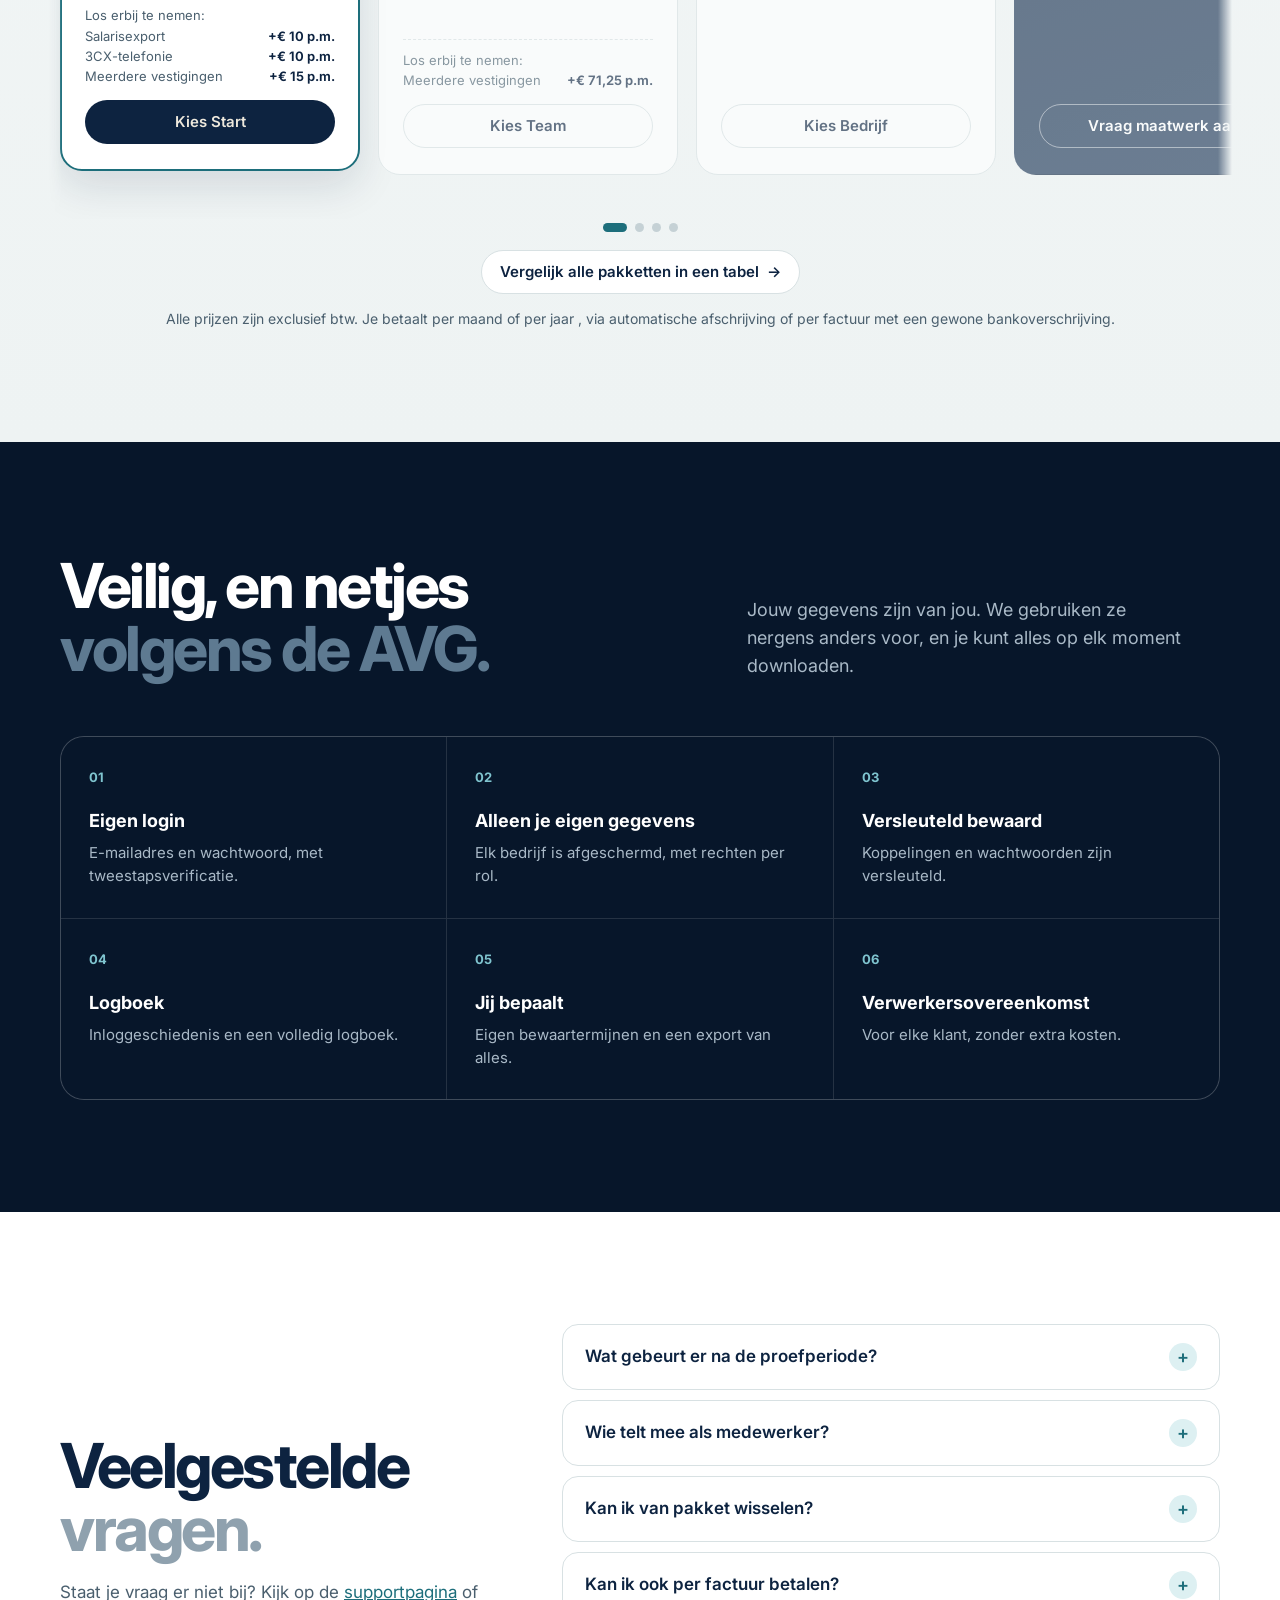
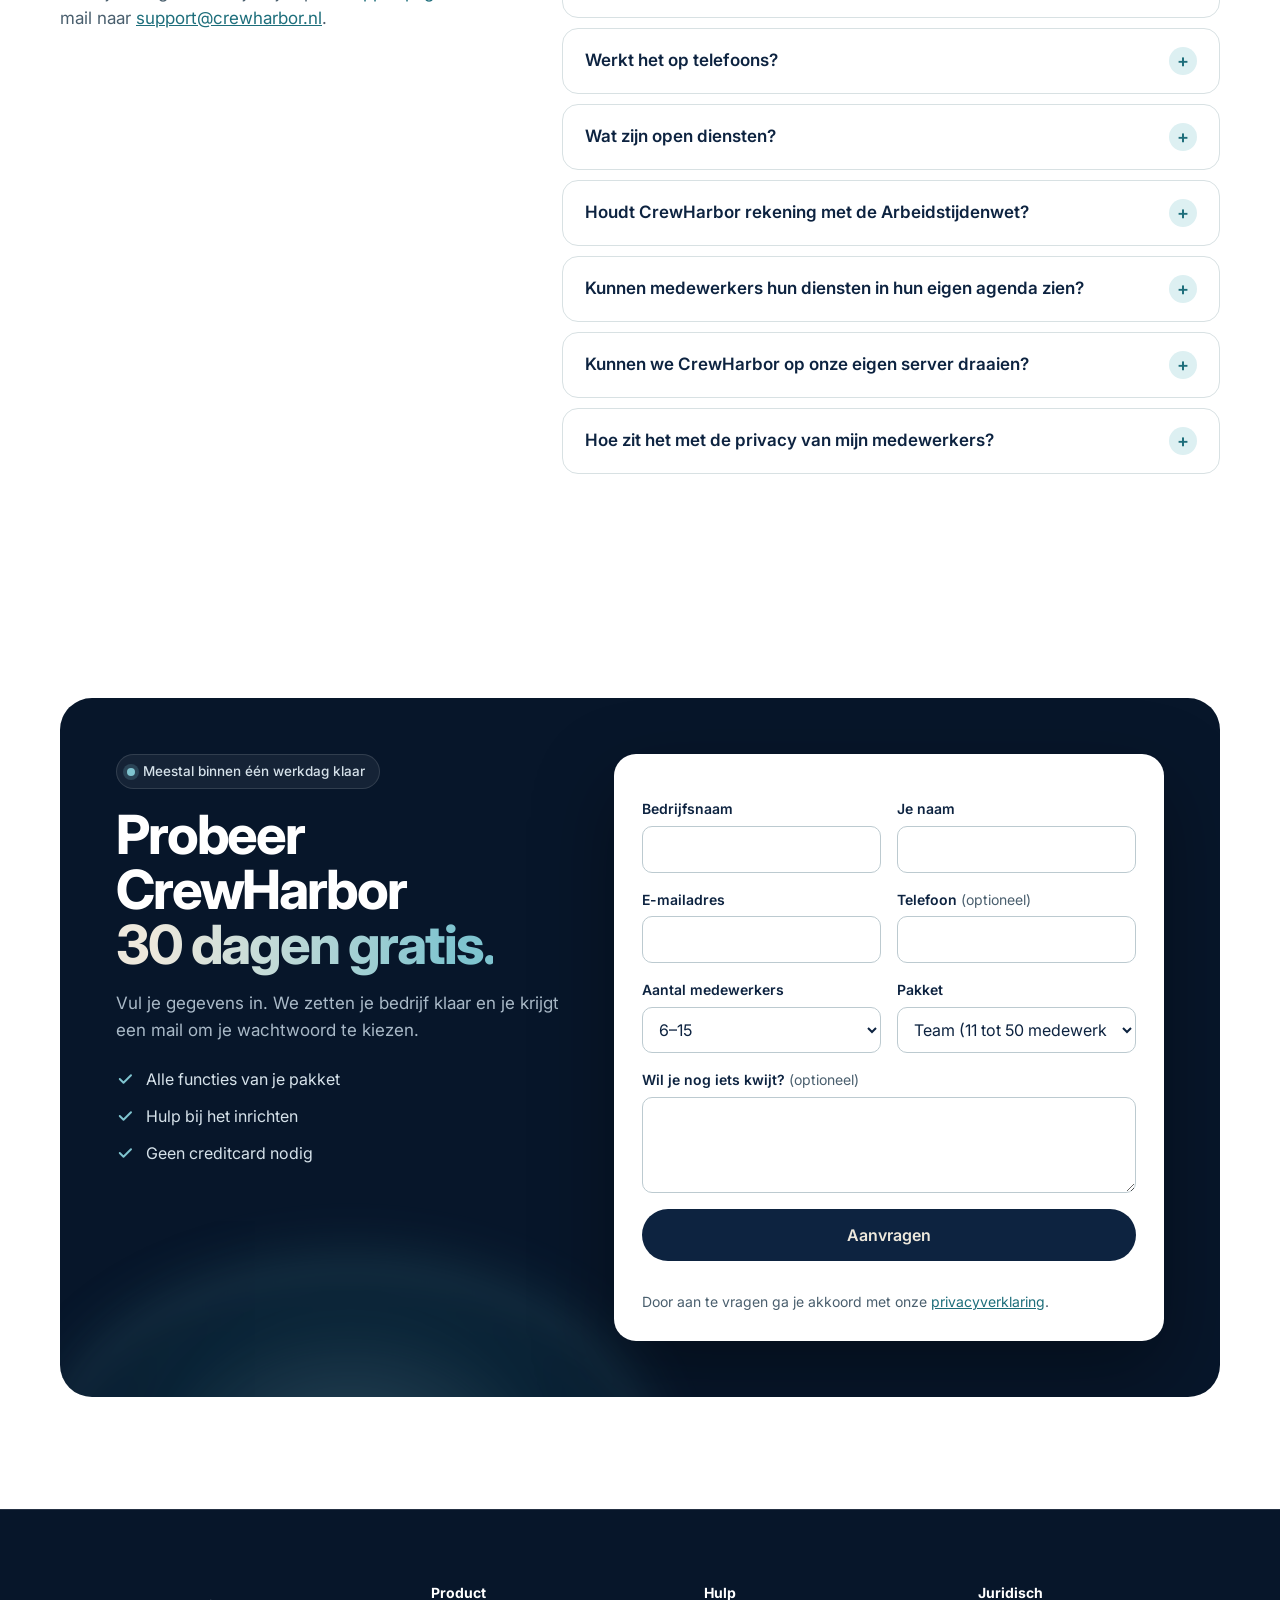
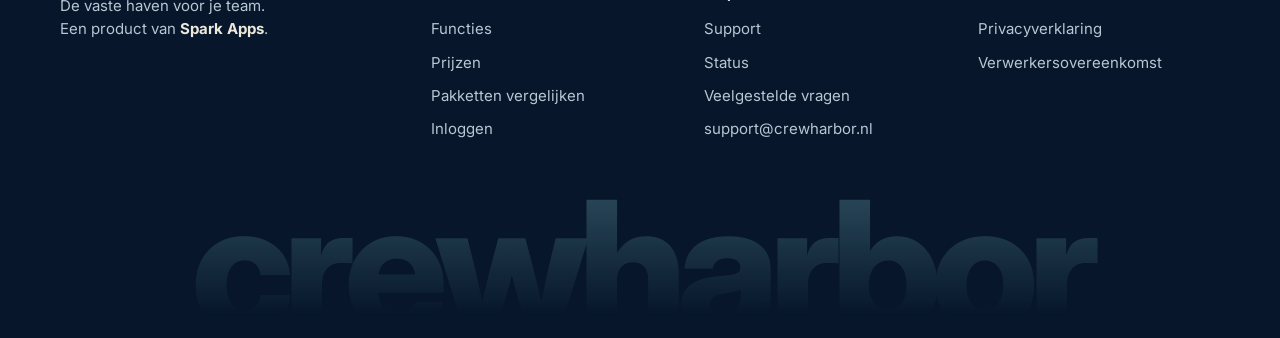
==== commit cb399523: "Website: bijgewerkt (open diensten, Arbeidstijdenwet, agenda, toeslagen, nieuwe vragen), alle tekste" ====
--- a/index.html
+++ b/index.html
@@ -13,28 +13,29 @@
 <link rel="preconnect" href="https://fonts.googleapis.com">
 <link rel="preconnect" href="https://fonts.gstatic.com" crossorigin>
 <link rel="stylesheet" href="https://fonts.googleapis.com/css2?family=Inter:opsz,wght@14..32,400..750&display=swap">
-<link rel="stylesheet" href="site.css?v=10">
+<link rel="stylesheet" href="site.css?v=11">
 <script>
   // oude links (uitnodigingen, wachtwoord) gaan naar de app
   if (/^#\/[a-z]/.test(location.hash)) location.replace('app/' + location.hash);
 </script>
+<script>try{if(!localStorage.getItem("ch-cms-home")&&!/bewerken/.test(location.search))document.documentElement.classList.add("cms-wait")}catch(e){}</script>
 </head>
-<body class="v3">
+<body class="v3" data-page="home">
 <a class="skip" href="#main">Naar de inhoud</a>
 <header class="top" id="top">
   <div class="wrap top-in">
     <a class="brand" href="./" aria-label="CrewHarbor, naar het begin"><span id="logo"></span></a>
     <nav class="nav" id="nav" aria-label="Hoofdmenu">
-      <a href="#functies">Functies</a>
-      <a href="#hoe">Zo werkt het</a>
-      <a href="#prijzen">Prijzen</a>
-      <a href="#veilig">Veiligheid</a>
-      <a href="#vragen">Vragen</a>
-      <a href="support.html">Support</a>
+      <a href="#functies" data-e="g1">Functies</a>
+      <a href="#hoe" data-e="g2">Zo werkt het</a>
+      <a href="#prijzen" data-e="g3">Prijzen</a>
+      <a href="#veilig" data-e="g4">Veiligheid</a>
+      <a href="#vragen" data-e="g5">Vragen</a>
+      <a href="support.html" data-e="g6">Support</a>
     </nav>
     <div class="top-act">
-      <a class="btn light hide-s" href="app/">Inloggen</a>
-      <a class="btn glow" href="#aanvragen">Gratis proberen</a>
+      <a class="btn light hide-s" href="app/" data-e="g7">Inloggen</a>
+      <a class="btn glow" href="#aanvragen" data-e="g8">Gratis proberen</a>
       <button class="menu-btn" type="button" aria-label="Menu" aria-expanded="false" aria-controls="nav"><span></span></button>
     </div>
   </div>
@@ -45,34 +46,35 @@
   <section class="hx">
     <div class="hx-glow" aria-hidden="true"></div>
     <div class="wrap hx-in">
-      <span class="pill-badge"><i></i> 30 dagen gratis, geen creditcard nodig</span>
-      <h1>De vaste haven<br><span class="grad">voor je team.</span></h1>
-      <p class="hx-lead">Rooster, uren, prikklok en verlof op één rustige plek. Mis je iemand? Zet de dienst open en je collega’s reageren met één tik.</p>
+      <span class="pill-badge" data-e="h1"><i></i> 30 dagen gratis, geen creditcard nodig</span>
+      <h1 data-e="h2">De vaste haven<br><span class="grad">voor je team.</span></h1>
+      <p class="hx-lead" data-e="h3">Rooster, uren, prikklok en verlof op één rustige plek. Mis je iemand? Zet de dienst open en je collega’s reageren met één tik.</p>
       <div class="cta">
-        <a class="btn glow big" href="#aanvragen">Start gratis <span class="arr" aria-hidden="true">→</span></a>
-        <a class="btn ghost big" href="#prijzen">Bekijk de prijzen</a>
+        <a class="btn glow big" href="#aanvragen" data-e="h4">Start gratis <span class="arr" aria-hidden="true">→</span></a>
+        <a class="btn ghost big" href="#prijzen" data-e="h5">Bekijk de prijzen</a>
       </div>
       <div class="hx-chips" aria-hidden="true">
-        <span class="chip c1">Rooster</span><span class="chip c2">Prikklok</span><span class="chip c3">Verlof</span><span class="chip c4">Open diensten</span>
-      </div>
+        <span class="chip c1" data-e="h6">Rooster</span><span class="chip c2" data-e="h7">Prikklok</span><span class="chip c3" data-e="h8">Verlof</span><span class="chip c4" data-e="h9">Open diensten</span>
+      </div>
+      <p class="hx-for" data-e="h10">Voor winkels, horeca, zorg en andere teams met wisselende diensten.</p>
       <div class="hx-stage">
         <figure class="hx-shot">
           <img src="img/app-overzicht.png" width="1440" height="900" alt="Het overzicht van CrewHarbor" fetchpriority="high">
         </figure>
-        <div class="float f1" aria-hidden="true"><span class="dot ok"></span><div><b>Rooster verstuurd</b><small>Week 46 · 14 medewerkers</small></div></div>
-        <div class="float f2" aria-hidden="true"><div class="clock">08:02</div><div><b>Ingeklokt</b><small>Prikklok ingang</small></div></div>
-        <div class="float f3" aria-hidden="true"><div><b>Bezetting dinsdag</b><div class="bars"><span style="--v:100%"></span><span style="--v:75%"></span><span style="--v:100%"></span></div><small>09–13 3/3 · 13–17 3/4</small></div></div>
+        <div class="float f1" aria-hidden="true"><span class="dot ok"></span><div><b data-e="h11">Rooster verstuurd</b><small data-e="h12">Week 46 · 14 medewerkers</small></div></div>
+        <div class="float f2" aria-hidden="true"><div class="clock">08:02</div><div><b data-e="h13">Ingeklokt</b><small data-e="h14">Prikklok ingang</small></div></div>
+        <div class="float f3" aria-hidden="true"><div><b data-e="h15">Bezetting dinsdag</b><div class="bars"><span style="--v:100%"></span><span style="--v:75%"></span><span style="--v:100%"></span></div><small data-e="h16">09–13 3/3 · 13–17 3/4</small></div></div>
       </div>
     </div>
   </section>
 
   <!-- kernwaarden -->
   <section class="facts" aria-label="In het kort">
-    <div class="wrap facts-in">
-      <div><strong>1</strong><span>plek voor rooster, uren en verlof</span></div>
-      <div><strong>15 min</strong><span>en je team kan aan de slag</span></div>
-      <div><strong>30 dagen</strong><span>gratis proberen</span></div>
-      <div><strong>AVG</strong><span>met verwerkersovereenkomst</span></div>
+    <div class="wrap facts-in" data-list="facts">
+      <div><strong data-e="h17">1</strong><span data-e="h18">plek voor rooster, uren en verlof</span></div>
+      <div><strong data-e="h19">15 min</strong><span data-e="h20">en je team kan aan de slag</span></div>
+      <div><strong data-e="h21">30 dagen</strong><span data-e="h22">gratis proberen</span></div>
+      <div><strong data-e="h23">AVG</strong><span data-e="h24">met verwerkersovereenkomst</span></div>
     </div>
   </section>
 
@@ -80,51 +82,60 @@
   <section class="sec" id="functies" aria-labelledby="f-h">
     <div class="wrap">
       <div class="split-head">
-        <h2 id="f-h">Minder gedoe.<br><span class="soft">Meer overzicht.</span></h2>
-        <p>Geen losse lijstjes, Excel-roosters en WhatsApp-groepen meer. CrewHarbor zet het bij elkaar, en iedereen ziet alleen wat bij zijn rol hoort.</p>
-      </div>
-
-      <div class="bento">
+        <h2 id="f-h" data-e="h25">Minder gedoe.<br><span class="soft">Meer overzicht.</span></h2>
+        <p data-e="h26">Geen losse lijstjes, Excel-roosters en WhatsApp-groepen meer. CrewHarbor zet het bij elkaar, en iedereen ziet alleen wat bij zijn rol hoort.</p>
+      </div>
+
+      <div class="bento" data-list="bento">
         <article class="bx big dark rv">
-          <div class="bx-txt"><span class="kicker">Rooster</span><h3>Plannen in een paar klikken</h3><p>Sleep diensten in de week, zie meteen wie kan en wie nog uren over heeft. Met afdelingen, functies en bezetting per dienst.</p></div>
+          <div class="bx-txt"><span class="kicker" data-e="h27">Rooster</span><h3 data-e="h28">Plannen in een paar klikken</h3><p data-e="h29">Sleep diensten in de week, zie meteen wie kan en wie nog uren over heeft. Met afdelingen, functies en bezetting per dienst.</p></div>
           <div class="mini-week" aria-hidden="true">
-            <div class="mw-h"><span></span><span>ma</span><span>di</span><span>wo</span><span>do</span><span>vr</span></div>
-            <div class="mw-r"><span class="who"><i style="--c:#7FC4CF"></i>Sanne</span><b class="s a">08–16</b><b class="s a">08–16</b><b></b><b class="s b">12–21</b><b class="s a">08–16</b></div>
-            <div class="mw-r"><span class="who"><i style="--c:#EDE8DC"></i>Daan</span><b class="s b">12–21</b><b></b><b class="s b">12–21</b><b class="s b">12–21</b><b></b></div>
-            <div class="mw-r"><span class="who"><i style="--c:#F2B880"></i>Lotte</span><b></b><b class="s c">10–17</b><b class="s c">10–17</b><b></b><b class="s c">10–17</b></div>
-            <div class="mw-r"><span class="who"><i style="--c:#9BB7F0"></i>Milan</span><b class="s a">08–16</b><b class="s b">12–21</b><b></b><b class="s a">08–16</b><b class="s b">12–21</b></div>
+            <div class="mw-h"><span></span><span data-e="h30">ma</span><span data-e="h31">di</span><span data-e="h32">wo</span><span data-e="h33">do</span><span data-e="h34">vr</span></div>
+            <div class="mw-r"><span class="who" data-e="h35"><i style="--c:#7FC4CF"></i>Sanne</span><b class="s a" data-e="h36">08–16</b><b class="s a" data-e="h37">08–16</b><b></b><b class="s b" data-e="h38">12–21</b><b class="s a" data-e="h39">08–16</b></div>
+            <div class="mw-r"><span class="who" data-e="h40"><i style="--c:#EDE8DC"></i>Daan</span><b class="s b" data-e="h41">12–21</b><b></b><b class="s b" data-e="h42">12–21</b><b class="s b" data-e="h43">12–21</b><b></b></div>
+            <div class="mw-r"><span class="who" data-e="h44"><i style="--c:#F2B880"></i>Lotte</span><b></b><b class="s c" data-e="h45">10–17</b><b class="s c" data-e="h46">10–17</b><b></b><b class="s c" data-e="h47">10–17</b></div>
+            <div class="mw-r"><span class="who" data-e="h48"><i style="--c:#9BB7F0"></i>Milan</span><b class="s a" data-e="h49">08–16</b><b class="s b" data-e="h50">12–21</b><b></b><b class="s a" data-e="h51">08–16</b><b class="s b" data-e="h52">12–21</b></div>
           </div>
         </article>
         <article class="bx cream rv">
-          <span class="kicker">Open diensten</span><h3>Iemand ziek? Nooit meer rondappen</h3>
+          <span class="kicker" data-e="h53">Open diensten</span><h3 data-e="h54">Iemand ziek? Nooit meer rondappen</h3>
           <div class="mini-list" aria-hidden="true">
-            <div><i class="pri hi"></i><span>Zaterdag 12:00–18:00<small>Open dienst · 1 plek</small></span><em>nu</em></div>
-            <div><i class="pri"></i><span>Lotte wil deze werken<small>Flex · nog 12 uur deze week</small></span><em>2 min</em></div>
-            <div class="done"><i class="pri"></i><span>Milan ingepland<small>De rest krijgt bericht</small></span><em>✓</em></div>
+            <div><i class="pri hi"></i><span data-e="h55">Zaterdag 12:00–18:00<small>Open dienst · 1 plek</small></span><em data-e="h56">nu</em></div>
+            <div><i class="pri"></i><span data-e="h57">Lotte wil deze werken<small>Flex · nog 12 uur deze week</small></span><em data-e="h58">2 min</em></div>
+            <div class="done"><i class="pri"></i><span data-e="h59">Milan ingepland<small>De rest krijgt bericht</small></span><em data-e="h60">✓</em></div>
           </div>
         </article>
         <article class="bx rv">
-          <span class="kicker">Uren &amp; prikklok</span><h3>Inklokken met een pincode</h3><p>Op een tablet bij de ingang of in de app. Geklokte uren zijn meteen goedgekeurd.</p>
-          <div class="mini-pin" aria-hidden="true"><b>08:02</b><span><i></i><i></i><i></i><i class="e"></i></span></div>
-        </article>
-        <article class="bx rv">
-          <span class="kicker">Verlof &amp; ziekte</span><h3>Aanvragen, goedkeuren, klaar</h3><p>Het rooster houdt er vanzelf rekening mee.</p>
-          <div class="mini-leave" aria-hidden="true"><span class="ok">Goedgekeurd</span><span>Vakantie · 12–19 aug</span></div>
-        </article>
-        <article class="bx rv">
-          <span class="kicker">Diensten ruilen</span><h3>Collega’s ruilen zelf</h3><p>Een collega neemt de dienst over, jij keurt het met één klik goed.</p>
-        </article>
-        <article class="bx rv">
-          <span class="kicker">Kennisbank</span><h3>Nieuwe collega's vinden zelf hun weg</h3><p>Werkinstructies en documenten, met rechten per map.</p>
-        </article>
-      </div>
-
-      <div class="addons">
-        <span class="addons-l">Uitbreidingen</span>
-        <div><strong>Salarisexport</strong><span>Excel, Nmbrs, Loket.nl of AFAS</span></div>
-        <div><strong>Meerdere vestigingen</strong><span>Eigen rooster en prikklok per vestiging</span></div>
-        <div><strong>3CX-telefonie</strong><span>Gesprekken en gemiste oproepen</span></div>
-        <div><strong>Taken &amp; terugbellen</strong><span>Op aanvraag, voor teams met klantcontact</span></div>
+          <span class="kicker" data-e="h61">Uren &amp; prikklok</span><h3 data-e="h62">Inklokken met een pincode</h3><p data-e="h63">Op een tablet bij de ingang of in de app. Geklokte uren zijn meteen goedgekeurd.</p>
+          <div class="mini-pin" aria-hidden="true"><b data-e="h64">08:02</b><span><i></i><i></i><i></i><i class="e"></i></span></div>
+        </article>
+        <article class="bx rv">
+          <span class="kicker" data-e="h65">Verlof &amp; ziekte</span><h3 data-e="h66">Aanvragen, goedkeuren, klaar</h3><p data-e="h67">Het rooster houdt er vanzelf rekening mee.</p>
+          <div class="mini-leave" aria-hidden="true"><span class="ok" data-e="h68">Goedgekeurd</span><span data-e="h69">Vakantie · 12–19 aug</span></div>
+        </article>
+        <article class="bx rv">
+          <span class="kicker" data-e="h70">Diensten ruilen</span><h3 data-e="h71">Collega’s ruilen zelf</h3><p data-e="h72">Een collega neemt de dienst over, jij keurt het met één klik goed.</p>
+        </article>
+        <article class="bx rv">
+          <span class="kicker" data-e="h73">Kennisbank</span><h3 data-e="h74">Nieuwe collega's vinden zelf hun weg</h3><p data-e="h75">Werkinstructies en documenten, met rechten per map.</p>
+        </article>
+        <article class="bx rv">
+          <span class="kicker" data-e="h76">Slim roosteren</span><h3 data-e="h77">Een rooster dat meedenkt</h3><p data-e="h78">Waarschuwt bij te weinig rust of te lange diensten volgens de Arbeidstijdenwet, ook voor jongeren. Pauzes en feestdagen gaan vanzelf goed.</p>
+        </article>
+        <article class="bx rv">
+          <span class="kicker" data-e="h79">In je eigen agenda</span><h3 data-e="h80">Diensten in Google of Apple Agenda</h3><p data-e="h81">Medewerkers zetten hun rooster met één klik in hun eigen agenda. Wijzigt er iets, dan past de agenda zich vanzelf aan.</p>
+        </article>
+        <article class="bx rv">
+          <span class="kicker" data-e="h82">Salaris</span><h3 data-e="h83">Uren met toeslagen naar je salarisadministratie</h3><p data-e="h84">Avond, zondag en feestdag apart, in één export naar Excel, Nmbrs, Loket.nl of AFAS.</p>
+        </article>
+      </div>
+
+      <div class="addons" data-list="addons">
+        <span class="addons-l" data-e="h85">Uitbreidingen</span>
+        <div><strong data-e="h86">Salarisexport</strong><span data-e="h87">Excel, Nmbrs, Loket.nl of AFAS, met toeslagen</span></div>
+        <div><strong data-e="h88">Meerdere vestigingen</strong><span data-e="h89">Eigen rooster en prikklok per vestiging</span></div>
+        <div><strong data-e="h90">3CX-telefonie</strong><span data-e="h91">Gesprekken en gemiste oproepen</span></div>
+        <div><strong data-e="h92">Taken &amp; terugbellen</strong><span data-e="h93">Op aanvraag, voor teams met klantcontact</span></div>
       </div>
     </div>
   </section>
@@ -134,13 +145,13 @@
     <div class="hx-glow small" aria-hidden="true"></div>
     <div class="wrap">
       <div class="split-head light">
-        <h2 id="s-h">Binnen een kwartier<br><span class="soft">aan de slag.</span></h2>
-        <p>Geen installatie, geen gedoe. Je bedrijf staat klaar en je team logt in met een eigen wachtwoord.</p>
-      </div>
-      <ol class="steps3">
-        <li class="rv"><span class="no">01</span><h3>Vraag CrewHarbor aan</h3><p>Vul het formulier in. We zetten je bedrijf klaar en je krijgt een mail om je wachtwoord te kiezen.</p></li>
-        <li class="rv hl"><span class="no">02</span><h3>Richt je bedrijf in</h3><p>Een korte wizard helpt je met vestigingen, afdelingen en je team. Een lijst uit Excel inladen kan ook.</p><a class="btn dark" href="#aanvragen">Begin nu <span aria-hidden="true">→</span></a></li>
-        <li class="rv"><span class="no">03</span><h3>Nodig je team uit</h3><p>Iedereen krijgt een uitnodiging per mail en logt in met een eigen wachtwoord. Klaar.</p></li>
+        <h2 id="s-h" data-e="h94">Binnen een kwartier<br><span class="soft">aan de slag.</span></h2>
+        <p data-e="h95">Geen installatie, geen gedoe. Je bedrijf staat klaar en je team logt in met een eigen wachtwoord.</p>
+      </div>
+      <ol class="steps3" data-list="steps">
+        <li class="rv"><span class="no" data-e="h96">01</span><h3 data-e="h97">Vraag CrewHarbor aan</h3><p data-e="h98">Vul het formulier in. We zetten je bedrijf klaar en je krijgt een mail om je wachtwoord te kiezen.</p></li>
+        <li class="rv hl"><span class="no" data-e="h99">02</span><h3 data-e="h100">Richt je bedrijf in</h3><p data-e="h101">Een korte wizard helpt je met vestigingen, afdelingen en je team. Een lijst uit Excel inladen kan ook.</p><a class="btn dark" href="#aanvragen" data-e="h102">Begin nu <span aria-hidden="true">→</span></a></li>
+        <li class="rv"><span class="no" data-e="h103">03</span><h3 data-e="h104">Nodig je team uit</h3><p data-e="h105">Iedereen krijgt een uitnodiging per mail en logt in met een eigen wachtwoord. Klaar.</p></li>
       </ol>
     </div>
   </section>
@@ -149,11 +160,11 @@
   <section class="sec tint" id="prijzen" aria-labelledby="p-h">
     <div class="wrap">
       <div class="split-head">
-        <h2 id="p-h">Eerlijke prijzen,<br><span class="soft">per medewerker.</span></h2>
-        <p>Je betaalt alleen voor actieve medewerkers. De eerste 30 dagen zijn gratis, daarna per maand opzegbaar.</p>
+        <h2 id="p-h" data-e="h106">Eerlijke prijzen,<br><span class="soft">per medewerker.</span></h2>
+        <p data-e="h107">Je betaalt alleen voor actieve medewerkers. De eerste 30 dagen zijn gratis, daarna per maand opzegbaar.</p>
       </div>
       <div class="calc">
-        <label for="calc-n">Hoeveel medewerkers heb je?</label>
+        <label for="calc-n" data-e="h108">Hoeveel medewerkers heb je?</label>
         <div class="calc-row">
           <div class="calc-slider">
             <input type="range" id="calc-n" min="0" max="100" value="9" step="1" aria-describedby="calc-out" aria-valuetext="10 medewerkers">
@@ -168,8 +179,8 @@
         <button type="button" class="plans-arrow next" id="plans-next" aria-label="Volgende pakketten">&#8250;</button>
       </div>
       <div class="plans-dots" id="plans-dots"></div>
-      <p class="center plans-more"><a class="btn outline" href="prijzen.html">Vergelijk alle pakketten in een tabel <span aria-hidden="true">→</span></a></p>
-      <p class="fine center" id="pay-note">Alle prijzen zijn exclusief btw. Je betaalt per maand of per jaar <span class="year-free"></span>, via automatische afschrijving of per factuur met een gewone bankoverschrijving.</p>
+      <p class="center plans-more" data-e="h109"><a class="btn outline" href="prijzen.html">Vergelijk alle pakketten in een tabel <span aria-hidden="true">→</span></a></p>
+      <p class="fine center" id="pay-note" data-e="h110">Alle prijzen zijn exclusief btw. Je betaalt per maand of per jaar <span class="year-free"></span>, via automatische afschrijving of per factuur met een gewone bankoverschrijving.</p>
     </div>
   </section>
 
@@ -177,16 +188,16 @@
   <section class="sec deep" id="veilig" aria-labelledby="v-h">
     <div class="wrap">
       <div class="split-head light">
-        <h2 id="v-h">Veilig, en netjes<br><span class="soft">volgens de AVG.</span></h2>
-        <p>Jouw gegevens zijn van jou. We gebruiken ze nergens anders voor, en je kunt alles op elk moment downloaden.</p>
-      </div>
-      <div class="safe">
-        <div class="rv"><span class="si">01</span><b>Eigen login</b><p>E-mailadres en wachtwoord, met tweestapsverificatie.</p></div>
-        <div class="rv"><span class="si">02</span><b>Alleen je eigen gegevens</b><p>Elk bedrijf is afgeschermd, met rechten per rol.</p></div>
-        <div class="rv"><span class="si">03</span><b>Versleuteld bewaard</b><p>Koppelingen en wachtwoorden zijn versleuteld.</p></div>
-        <div class="rv"><span class="si">04</span><b>Logboek</b><p>Inloggeschiedenis en een volledig logboek.</p></div>
-        <div class="rv"><span class="si">05</span><b>Jij bepaalt</b><p>Eigen bewaartermijnen en een export van alles.</p></div>
-        <div class="rv"><span class="si">06</span><b>Verwerkersovereenkomst</b><p>Voor elke klant, zonder extra kosten.</p></div>
+        <h2 id="v-h" data-e="h111">Veilig, en netjes<br><span class="soft">volgens de AVG.</span></h2>
+        <p data-e="h112">Jouw gegevens zijn van jou. We gebruiken ze nergens anders voor, en je kunt alles op elk moment downloaden.</p>
+      </div>
+      <div class="safe" data-list="safe">
+        <div class="rv"><span class="si" data-e="h113">01</span><b data-e="h114">Eigen login</b><p data-e="h115">E-mailadres en wachtwoord, met tweestapsverificatie.</p></div>
+        <div class="rv"><span class="si" data-e="h116">02</span><b data-e="h117">Alleen je eigen gegevens</b><p data-e="h118">Elk bedrijf is afgeschermd, met rechten per rol.</p></div>
+        <div class="rv"><span class="si" data-e="h119">03</span><b data-e="h120">Versleuteld bewaard</b><p data-e="h121">Koppelingen en wachtwoorden zijn versleuteld.</p></div>
+        <div class="rv"><span class="si" data-e="h122">04</span><b data-e="h123">Logboek</b><p data-e="h124">Inloggeschiedenis en een volledig logboek.</p></div>
+        <div class="rv"><span class="si" data-e="h125">05</span><b data-e="h126">Jij bepaalt</b><p data-e="h127">Eigen bewaartermijnen en een export van alles.</p></div>
+        <div class="rv"><span class="si" data-e="h128">06</span><b data-e="h129">Verwerkersovereenkomst</b><p data-e="h130">Voor elke klant, zonder extra kosten.</p></div>
       </div>
     </div>
   </section>
@@ -195,17 +206,20 @@
   <section class="sec" id="vragen" aria-labelledby="q-h">
     <div class="wrap qa">
       <div class="qa-head">
-        <h2 id="q-h">Veelgestelde<br><span class="soft">vragen.</span></h2>
-        <p>Staat je vraag er niet bij? Kijk op de <a href="support.html">supportpagina</a> of mail naar <a href="mailto:support@crewharbor.nl">support@crewharbor.nl</a>.</p>
-      </div>
-      <div class="faq">
-        <details><summary>Wat gebeurt er na de proefperiode?</summary><p>Je krijgt een week van tevoren een seintje in CrewHarbor. Stel je een betaling in, dan ga je gewoon door. Doe je niets, dan nemen we contact met je op; er wordt niets automatisch afgeschreven.</p></details>
-        <details><summary>Wie telt mee als medewerker?</summary><p>Iedereen met een actief account. Oud-medewerkers in het archief tellen niet mee. Komt er iemand bij of gaat er iemand weg, dan past het bedrag zich vanzelf aan.</p></details>
-        <details><summary>Kan ik van pakket wisselen?</summary><p>Ja, op elk moment bij Instellingen → Abonnement. Het nieuwe bedrag geldt vanaf de volgende betaling.</p></details>
-        <details><summary>Kan ik ook per factuur betalen?</summary><p>Ja. Kies bij Instellingen → Abonnement voor betalen per factuur. Je krijgt dan elke maand een factuur per mail, ook als PDF te downloaden.</p></details>
-        <details><summary>Werkt het op telefoons?</summary><p>CrewHarbor werkt in elke browser. Voor Android is er een app; op iPhone gebruik je de website, die je op je beginscherm kunt zetten.</p></details>
-        <details><summary>Kunnen we CrewHarbor op onze eigen server draaien?</summary><p>Ja, voor het pakket Bedrijf kan CrewHarbor ook op een eigen server. Vraag ons naar de mogelijkheden.</p></details>
-        <details><summary>Hoe zit het met de privacy van mijn medewerkers?</summary><p>Je bent zelf verantwoordelijk voor de gegevens van je medewerkers; CrewHarbor verwerkt ze in jouw opdracht. Daarvoor sluiten we een verwerkersovereenkomst. Lees ook onze <a href="app/privacy.html">privacyverklaring</a>.</p></details>
+        <h2 id="q-h" data-e="h131">Veelgestelde<br><span class="soft">vragen.</span></h2>
+        <p data-e="h132">Staat je vraag er niet bij? Kijk op de <a href="support.html">supportpagina</a> of mail naar <a href="mailto:support@crewharbor.nl">support@crewharbor.nl</a>.</p>
+      </div>
+      <div class="faq" data-list="faq">
+        <details><summary data-e="h133">Wat gebeurt er na de proefperiode?</summary><p data-e="h134">Je krijgt een week van tevoren een seintje in CrewHarbor. Stel je een betaling in, dan ga je gewoon door. Doe je niets, dan nemen we contact met je op; er wordt niets automatisch afgeschreven.</p></details>
+        <details><summary data-e="h135">Wie telt mee als medewerker?</summary><p data-e="h136">Iedereen met een actief account. Oud-medewerkers in het archief tellen niet mee. Komt er iemand bij of gaat er iemand weg, dan past het bedrag zich vanzelf aan.</p></details>
+        <details><summary data-e="h137">Kan ik van pakket wisselen?</summary><p data-e="h138">Ja, op elk moment bij Instellingen → Abonnement. Het nieuwe bedrag geldt vanaf de volgende betaling.</p></details>
+        <details><summary data-e="h139">Kan ik ook per factuur betalen?</summary><p data-e="h140">Ja. Kies bij Instellingen → Abonnement voor betalen per factuur. Je krijgt dan elke maand een factuur per mail, ook als PDF te downloaden.</p></details>
+        <details><summary data-e="h141">Werkt het op telefoons?</summary><p data-e="h142">CrewHarbor werkt in elke browser. Voor Android is er een app; op iPhone gebruik je de website, die je op je beginscherm kunt zetten.</p></details>
+        <details><summary data-e="h143">Wat zijn open diensten?</summary><p data-e="h144">Is iemand ziek of mis je nog iemand? Zet de dienst open. Collega’s die kunnen, krijgen een melding en reageren met één tik. Jij kiest wie hem krijgt, of wie het eerst reageert staat er meteen in.</p></details>
+        <details><summary data-e="h145">Houdt CrewHarbor rekening met de Arbeidstijdenwet?</summary><p data-e="h146">Ja. Het rooster waarschuwt bij te lange diensten, te weinig rust tussen twee diensten en te veel uren per week, met strengere regels voor jongeren onder de 18. Pauzes worden automatisch volgens jouw pauzeregels berekend.</p></details>
+        <details><summary data-e="h147">Kunnen medewerkers hun diensten in hun eigen agenda zien?</summary><p data-e="h148">Ja. Iedereen kan een persoonlijke agenda-link maken voor Google Agenda, Apple Agenda of Outlook. Verstuurde roosters komen er vanzelf in te staan.</p></details>
+        <details><summary data-e="h149">Kunnen we CrewHarbor op onze eigen server draaien?</summary><p data-e="h150">Ja, voor het pakket Bedrijf kan CrewHarbor ook op een eigen server. Vraag ons naar de mogelijkheden.</p></details>
+        <details><summary data-e="h151">Hoe zit het met de privacy van mijn medewerkers?</summary><p data-e="h152">Je bent zelf verantwoordelijk voor de gegevens van je medewerkers; CrewHarbor verwerkt ze in jouw opdracht. Daarvoor sluiten we een verwerkersovereenkomst. Lees ook onze <a href="app/privacy.html">privacyverklaring</a>.</p></details>
       </div>
     </div>
   </section>
@@ -216,29 +230,29 @@
       <div class="cta-box">
         <div class="hx-glow small" aria-hidden="true"></div>
         <div class="cta-copy">
-          <span class="pill-badge"><i></i> Meestal binnen één werkdag klaar</span>
-          <h2 id="a-h">Probeer CrewHarbor<br><span class="grad">30 dagen gratis.</span></h2>
-          <p>Vul je gegevens in. We zetten je bedrijf klaar en je krijgt een mail om je wachtwoord te kiezen.</p>
-          <ul class="checks">
-            <li>Alle functies van je pakket</li>
-            <li>Hulp bij het inrichten</li>
-            <li>Geen creditcard nodig</li>
+          <span class="pill-badge" data-e="h153"><i></i> Meestal binnen één werkdag klaar</span>
+          <h2 id="a-h" data-e="h154">Probeer CrewHarbor<br><span class="grad">30 dagen gratis.</span></h2>
+          <p data-e="h155">Vul je gegevens in. We zetten je bedrijf klaar en je krijgt een mail om je wachtwoord te kiezen.</p>
+          <ul class="checks" data-list="checks">
+            <li data-e="h156">Alle functies van je pakket</li>
+            <li data-e="h157">Hulp bij het inrichten</li>
+            <li data-e="h158">Geen creditcard nodig</li>
           </ul>
         </div>
         <form class="ask-form" id="ask" novalidate>
         <div id="ask-msg" role="status" aria-live="polite"></div>
         <div class="fields2">
-          <div class="field"><label for="a-company">Bedrijfsnaam</label><input class="input" id="a-company" name="company" autocomplete="organization" required></div>
-          <div class="field"><label for="a-name">Je naam</label><input class="input" id="a-name" name="contactName" autocomplete="name" required></div>
-          <div class="field"><label for="a-email">E-mailadres</label><input class="input" id="a-email" name="email" type="email" autocomplete="email" autocapitalize="none" spellcheck="false" required></div>
-          <div class="field"><label for="a-phone">Telefoon <span class="opt">(optioneel)</span></label><input class="input" id="a-phone" name="phone" type="tel" autocomplete="tel"></div>
-          <div class="field"><label for="a-emp">Aantal medewerkers</label><select class="input" id="a-emp" name="employees"><option>1–5</option><option selected>6–15</option><option>16–50</option><option>51–150</option><option>151–500</option><option>Meer dan 500</option></select></div>
-          <div class="field"><label for="a-plan">Pakket</label><select class="input" id="a-plan" name="plan"></select></div>
+          <div class="field"><label for="a-company" data-e="h159">Bedrijfsnaam</label><input class="input" id="a-company" name="company" autocomplete="organization" required></div>
+          <div class="field"><label for="a-name" data-e="h160">Je naam</label><input class="input" id="a-name" name="contactName" autocomplete="name" required></div>
+          <div class="field"><label for="a-email" data-e="h161">E-mailadres</label><input class="input" id="a-email" name="email" type="email" autocomplete="email" autocapitalize="none" spellcheck="false" required></div>
+          <div class="field"><label for="a-phone" data-e="h162">Telefoon <span class="opt">(optioneel)</span></label><input class="input" id="a-phone" name="phone" type="tel" autocomplete="tel"></div>
+          <div class="field"><label for="a-emp" data-e="h163">Aantal medewerkers</label><select class="input" id="a-emp" name="employees"><option>1–5</option><option selected>6–15</option><option>16–50</option><option>51–150</option><option>151–500</option><option>Meer dan 500</option></select></div>
+          <div class="field"><label for="a-plan" data-e="h164">Pakket</label><select class="input" id="a-plan" name="plan"></select></div>
         </div>
-        <div class="field"><label for="a-msg">Wil je nog iets kwijt? <span class="opt">(optioneel)</span></label><textarea class="input" id="a-msg" name="message" rows="3" maxlength="1000"></textarea></div>
-        <div class="hp" aria-hidden="true"><label for="a-web">Website</label><input id="a-web" name="website" tabindex="-1" autocomplete="off"></div>
+        <div class="field"><label for="a-msg" data-e="h165">Wil je nog iets kwijt? <span class="opt">(optioneel)</span></label><textarea class="input" id="a-msg" name="message" rows="3" maxlength="1000"></textarea></div>
+        <div class="hp" aria-hidden="true"><label for="a-web" data-e="h166">Website</label><input id="a-web" name="website" tabindex="-1" autocomplete="off"></div>
         <button class="btn primary big" type="submit">Aanvragen</button>
-        <p class="fine">Door aan te vragen ga je akkoord met onze <a href="app/privacy.html">privacyverklaring</a>.</p>
+        <p class="fine" data-e="h167">Door aan te vragen ga je akkoord met onze <a href="app/privacy.html">privacyverklaring</a>.</p>
       </form>
       </div>
     </div>
@@ -248,18 +262,19 @@
 <footer class="foot v3f">
   <div class="wrap">
     <div class="foot-cols">
-      <div class="foot-brand"><span id="logo2"></span><p>De vaste haven voor je team.<br>Een product van <strong>Spark Apps</strong>.</p></div>
-      <nav aria-label="Product"><b>Product</b><a href="#functies">Functies</a><a href="#prijzen">Prijzen</a><a href="prijzen.html">Pakketten vergelijken</a><a href="app/">Inloggen</a></nav>
-      <nav aria-label="Hulp"><b>Hulp</b><a href="support.html">Support</a><a href="status.html">Status</a><a href="#vragen">Veelgestelde vragen</a><a href="mailto:support@crewharbor.nl">support@crewharbor.nl</a></nav>
-      <nav aria-label="Juridisch"><b>Juridisch</b><a href="app/privacy.html">Privacyverklaring</a><a href="app/verwerkersovereenkomst.html">Verwerkersovereenkomst</a></nav>
+      <div class="foot-brand"><span id="logo2"></span><p data-e="g9">De vaste haven voor je team.<br>Een product van <strong>Spark Apps</strong>.</p></div>
+      <nav aria-label="Product"><b data-e="g10">Product</b><a href="#functies" data-e="g11">Functies</a><a href="#prijzen" data-e="g12">Prijzen</a><a href="prijzen.html" data-e="g13">Pakketten vergelijken</a><a href="app/" data-e="g14">Inloggen</a></nav>
+      <nav aria-label="Hulp"><b data-e="g15">Hulp</b><a href="support.html" data-e="g16">Support</a><a href="status.html" data-e="g17">Status</a><a href="#vragen" data-e="g18">Veelgestelde vragen</a><a href="mailto:support@crewharbor.nl" data-e="g19">support@crewharbor.nl</a></nav>
+      <nav aria-label="Juridisch"><b data-e="g20">Juridisch</b><a href="app/privacy.html" data-e="g21">Privacyverklaring</a><a href="app/verwerkersovereenkomst.html" data-e="g22">Verwerkersovereenkomst</a></nav>
     </div>
     <div class="foot-word" aria-hidden="true">crewharbor</div>
   </div>
 </footer>
 
 <script src="app/config.js"></script>
+<script src="cms.js?v=2"></script>
 <script src="app/logo.js"></script>
-<script src="site.js?v=8"></script>
+<script src="site.js?v=9"></script>
 <script src="nav.js?v=1"></script>
 </body>
 </html>
--- a/site.css
+++ b/site.css
@@ -531,3 +531,30 @@
 .st-tl p { margin: 2px 0 0; font-size: 15px; }
 .st-none { padding: 18px 22px; border-radius: 18px; background: #F1FAF4; color: #1F7A4D; font-weight: 600; }
 @media (max-width: 640px) { .st-bars { grid-template-columns: repeat(45, 1fr); } .st-bars i:nth-child(-n+45) { display: none; } .st-foot span:first-child::after { content: ""; } .st-head { flex-wrap: wrap; } }
+.hx-for { margin: 18px auto 0; font-size: 14px; color: #8EA3B6; }
+
+/* ---------- teksten aanpassen (Beheer) ---------- */
+html.cms-wait main { opacity: 0; }
+main { transition: opacity .2s; }
+[hidden].cms-hidden { display: none !important; }
+html.cms-edit body { padding-bottom: 90px; }
+html.cms-edit .rv { opacity: 1 !important; transform: none !important; }
+.cms-ed { outline: 1.5px dashed transparent; outline-offset: 3px; border-radius: 4px; cursor: text; transition: outline-color .15s; }
+.cms-ed:hover { outline-color: rgba(29,155,174,.55); }
+.cms-ed:focus { outline: 2px solid #1D9BAE; background: rgba(29,155,174,.08); }
+.cms-hidden.cms-ed, html.cms-edit .cms-hidden { opacity: .35; background: repeating-linear-gradient(-45deg, rgba(240,68,56,.08) 0 6px, transparent 6px 12px); text-decoration: line-through; }
+.cms-bar { position: fixed; left: 12px; right: 12px; bottom: 12px; z-index: 9999; display: flex; flex-wrap: wrap; align-items: center; gap: 10px; padding: 10px 14px; border-radius: 16px; background: #0D2340; color: #fff; font: 500 13.5px/1.3 Inter, system-ui, sans-serif; box-shadow: 0 20px 50px rgba(0,0,0,.35); }
+.cms-bar .cms-hint { color: #A9B9C7; flex: 1 1 260px; }
+.cms-bar select { min-height: 36px; border-radius: 10px; border: 0; padding: 0 10px; font: inherit; color: #0D2340; }
+.cms-btn { display: inline-flex; align-items: center; min-height: 36px; padding: 0 14px; border-radius: 10px; border: 0; background: #1D9BAE; color: #fff; font: 600 13.5px Inter, system-ui, sans-serif; text-decoration: none; cursor: pointer; }
+.cms-btn:disabled { opacity: .55; cursor: default; }
+.cms-btn.ghost { background: rgba(255,255,255,.1); }
+.cms-msg { color: #7EE2A8; } .cms-msg.bad { color: #FDA29B; }
+.cms-tip { position: absolute; z-index: 9998; display: flex; gap: 4px; padding: 4px; border-radius: 10px; background: #0D2340; box-shadow: 0 8px 24px rgba(0,0,0,.25); }
+.cms-tip button, .cms-item-ui button { border: 0; border-radius: 7px; background: rgba(255,255,255,.1); color: #fff; font: 600 12px Inter, system-ui, sans-serif; padding: 5px 8px; cursor: pointer; }
+.cms-tip button:hover, .cms-item-ui button:hover { background: #1D9BAE; }
+.cms-item { position: relative; outline: 1.5px dashed rgba(247,144,9,.5); outline-offset: 4px; }
+.cms-item-ui { position: absolute; top: -14px; right: 6px; z-index: 5; display: none; gap: 3px; padding: 3px; border-radius: 9px; background: #F79009; }
+.cms-item:hover > .cms-item-ui, .cms-item:focus-within > .cms-item-ui { display: inline-flex; }
+.cms-item-ui button { background: rgba(0,0,0,.18); }
+.cms-add { display: block; margin: 12px auto 0; padding: 8px 16px; border-radius: 10px; border: 1.5px dashed #F79009; background: #FFF8EB; color: #93370D; font: 600 13px Inter, system-ui, sans-serif; cursor: pointer; }
